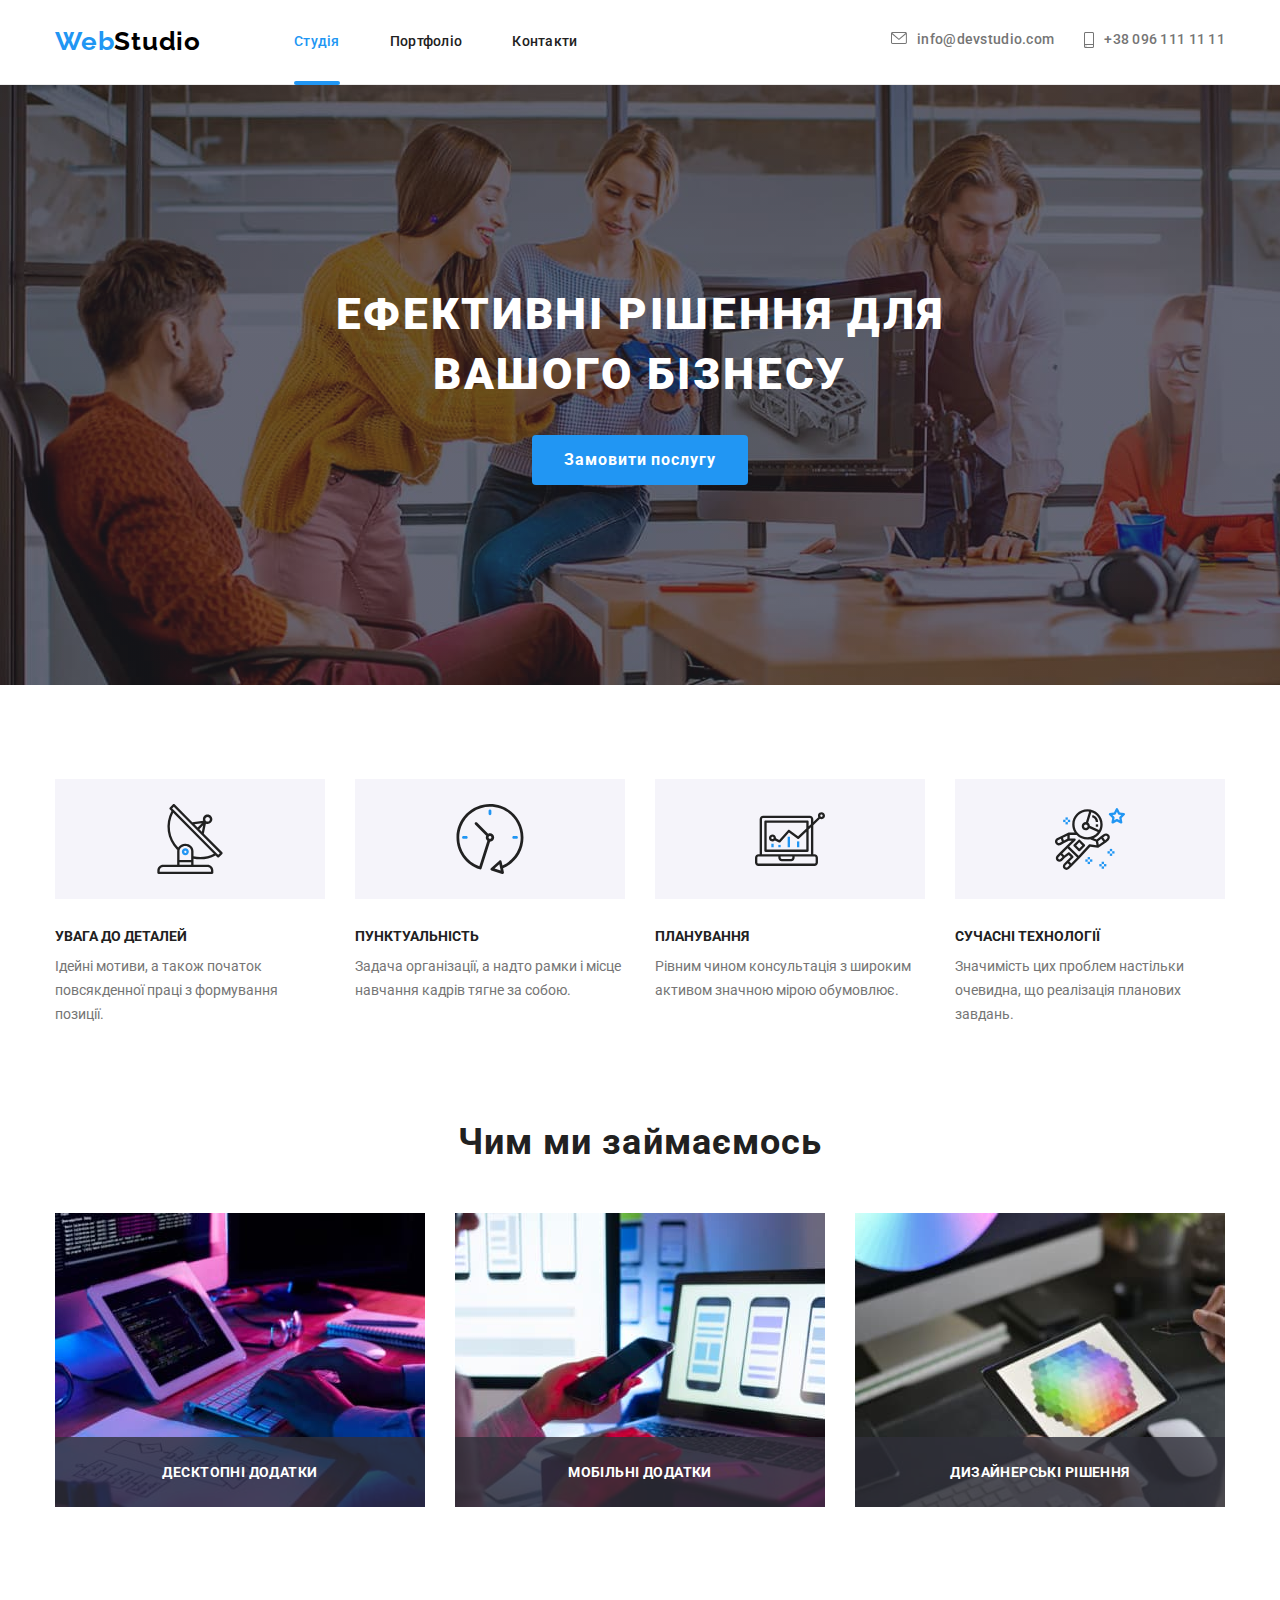
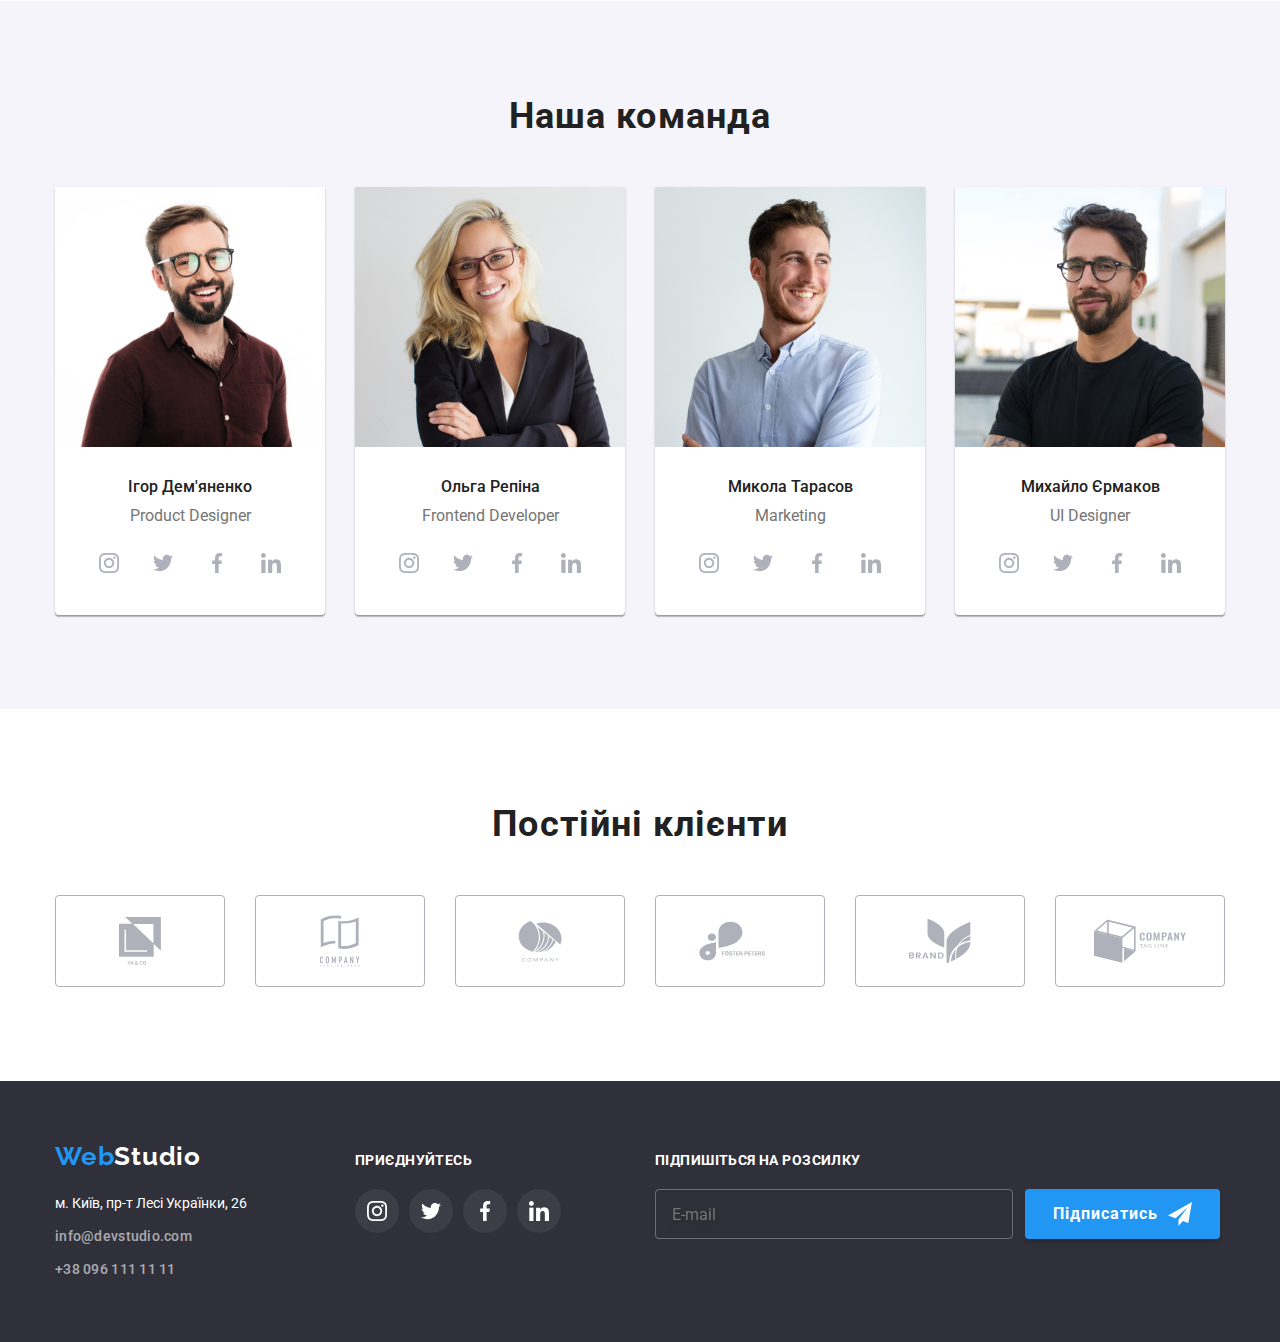
==== index.html @ 2b5bb470 "Створює структуру файлів" ====
<!DOCTYPE html>
<html lang="uk">
  <head>
    <meta charset="UTF-8" />
    <meta http-equiv="X-UA-Compatible" content="IE=edge" />
    <meta name="viewport" content="width=device-width, initial-scale=1.0" />
    <title>Студія</title>
    <link rel="preconnect" href="https://fonts.gstatic.com" />
    <link
      href="https://fonts.googleapis.com/css2?family=Raleway:wght@700&family=Roboto:wght@400;500;700;900&display=swap"
      rel="stylesheet"
    />
    <link
      rel="stylesheet"
      href="https://cdnjs.cloudflare.com/ajax/libs/modern-normalize/1.0.0/modern-normalize.min.css"
    />
    <link rel="stylesheet" href="./css/main.min.css" />
  </head>
  <body>
    <header class="page-header">
      <div class="container page-header__main-nav">
        <nav class="page-header__nav">
          <a href="./index.html" class="logo"
            >Web<span class="logo__studio">Studio</span>
          </a>
          <ul class="site-nav list">
            <li class="site-nav__item">
              <a
                href="index.html"
                class="site-nav__link site-nav__link--current link"
                >Студія</a
              >
            </li>
            <li class="site-nav__item">
              <a href="portfolio.html" class="site-nav__link link">Портфоліо</a>
            </li>
            <li class="site-nav__item">
              <a href="Контакти" class="site-nav__link link">Контакти</a>
            </li>
          </ul>
        </nav>
        <ul class="contacts-list list">
          <li class="contacts-list__item">
            <a
              href="mailto:info@devstudio.com"
              class="link contacts-list__link"
            >
              <span>
                <svg class="contacts-list__icons" width="16" height="12">
                  <use href="./images/sprite.svg#icon-envelope"></use>
                </svg>
              </span>
              info@devstudio.com
            </a>
          </li>
          <li class="contacts-list__item">
            <a href="tel:+380961111111" class="link contacts-list__link">
              <span>
                <svg class="contacts-list__icons" width="10" height="16">
                  <use href="./images/sprite.svg#icon-smartphone"></use>
                </svg>
              </span>
              +38 096 111 11 11
            </a>
          </li>
        </ul>
      </div>
    </header>
    <main>
      <section class="hero">
        <div class="container">
          <h1 class="hero__text">Ефективні рішення для вашого бізнесу</h1>
          <button type="button" class="button" data-modal-open>
            Замовити послугу
          </button>
        </div>
      </section>
      <section class="section features">
        <div class="container">
          <h2 class="visually-hidden">Особливості</h2>
          <ul class="features__list list">
            <li class="features__item features__icon-antenna">
              <h3 class="features__title">Увага до деталей</h3>
              <p class="features__text">
                Ідейні мотиви, а також початок повсякденної праці з формування
                позиції.
              </p>
            </li>
            <li class="features__item features__icon-clock">
              <h3 class="features__title">Пунктуальність</h3>
              <p class="features__text">
                Задача організації, а надто рамки і місце навчання кадрів тягне
                за собою.
              </p>
            </li>
            <li class="features__item features__icon-diagram">
              <h3 class="features__title">Планування</h3>
              <p class="features__text">
                Рівним чином консультація з широким активом значною мірою
                обумовлює.
              </p>
            </li>
            <li class="features__item features__icon-astronaut">
              <h3 class="features__title">Сучасні технології</h3>
              <p class="features__text">
                Значимість цих проблем настільки очевидна, що реалізація
                планових завдань.
              </p>
            </li>
          </ul>
        </div>
      </section>
      <section class="section work">
        <div class="container">
          <h2 class="section__title">Чим ми займаємось</h2>
          <ul class="work__list list">
            <li class="work__item">
              <img
                src="./images/box1.jpg"
                alt="Box_1"
                width="370"
                class="work__image"
              />
              <p class="work__description">десктопні додатки</p>
            </li>
            <li class="work__item">
              <img
                src="./images/box2.jpg"
                alt="Box_2"
                width="370"
                class="work__image"
              />
              <p class="work__description">мобільні додатки</p>
            </li>
            <li class="work__item">
              <img
                src="./images/box3.jpg"
                alt="Box_3"
                width="370"
                class="work__image"
              />
              <p class="work__description">дизайнерські рішення</p>
            </li>
          </ul>
        </div>
      </section>
      <section class="section section-team">
        <div class="container">
          <h2 class="section__title">Наша команда</h2>
          <ul class="section-team__list list">
            <li class="section-team__item">
              <img
                src="./images/photo1.jpg"
                alt="Ihor_Demjanenko"
                width="270"
                class="section-team__photo"
              />
              <div class="section-team__content">
                <h3 class="section-team__title">Ігор Дем'яненко</h3>
                <p class="section-team__profession">Product Designer</p>
                <ul class="social-networks list">
                  <li class="social-networks social-networks__link">
                    <a
                      href=""
                      class="
                        social-networks
                        social-networks__link-background
                        social-networks__link-background--inverse
                      "
                      ><svg class="social-networks__link-icon">
                        <use href="./images/sprite.svg#icon-instagram"></use>
                      </svg>
                    </a>
                  </li>
                  <li class="social-networks__link">
                    <a
                      href=""
                      class="
                        social-networks__link-background
                        social-networks__link-background--inverse
                      "
                      ><svg class="social-networks__link-icon">
                        <use href="./images/sprite.svg#icon-twitter"></use>
                      </svg>
                    </a>
                  </li>
                  <li class="social-networks__link">
                    <a
                      href=""
                      class="
                        social-networks__link-background
                        social-networks__link-background--inverse
                      "
                      ><svg class="social-networks__link-icon">
                        <use href="./images/sprite.svg#icon-facebook"></use>
                      </svg>
                    </a>
                  </li>
                  <li class="social-networks__link">
                    <a
                      href=""
                      class="
                        social-networks__link-background
                        social-networks__link-background--inverse
                      "
                      ><svg class="social-networks__link-icon">
                        <use href="./images/sprite.svg#icon-linkedin"></use>
                      </svg>
                    </a>
                  </li>
                </ul>
              </div>
            </li>
            <li class="section-team__item">
              <img
                src="./images/photo2.jpg"
                alt="Olha_Repina"
                width="270"
                class="section-team__photo"
              />
              <div class="section-team__content">
                <h3 class="section-team__title">Ольга Репіна</h3>
                <p class="section-team__profession">Frontend Developer</p>
                <ul class="social-networks list">
                  <li class="social-networks__link link">
                    <a
                      href=""
                      class="
                        social-networks__link-background
                        social-networks__link-background--inverse
                      "
                      ><svg class="social-networks__link-icon">
                        <use href="./images/sprite.svg#icon-instagram"></use>
                      </svg>
                    </a>
                  </li>
                  <li class="social-networks__link">
                    <a
                      href=""
                      class="
                        social-networks__link-background
                        social-networks__link-background--inverse
                      "
                      ><svg class="social-networks__link-icon">
                        <use href="./images/sprite.svg#icon-twitter"></use>
                      </svg>
                    </a>
                  </li>
                  <li class="social-networks__link">
                    <a
                      href=""
                      class="
                        social-networks__link-background
                        social-networks__link-background--inverse
                      "
                      ><svg class="social-networks__link-icon">
                        <use href="./images/sprite.svg#icon-facebook"></use>
                      </svg>
                    </a>
                  </li>
                  <li class="social-networks__link">
                    <a
                      href=""
                      class="
                        social-networks__link-background
                        social-networks__link-background--inverse
                      "
                      ><svg class="social-networks__link-icon">
                        <use href="./images/sprite.svg#icon-linkedin"></use>
                      </svg>
                    </a>
                  </li>
                </ul>
              </div>
            </li>
            <li class="section-team__item">
              <img
                src="./images/photo3.jpg"
                alt="Mykola_Tarasov"
                width="270"
                class="section-team__photo"
              />
              <div class="section-team__content">
                <h3 class="section-team__title">Микола Тарасов</h3>
                <p class="section-team__profession">Marketing</p>
                <ul class="social-networks list">
                  <li class="social-networks__link">
                    <a
                      href=""
                      class="
                        social-networks__link-background
                        social-networks__link-background--inverse
                      "
                      ><svg class="social-networks__link-icon">
                        <use href="./images/sprite.svg#icon-instagram"></use>
                      </svg>
                    </a>
                  </li>
                  <li class="social-networks__link">
                    <a
                      href=""
                      class="
                        social-networks__link-background
                        social-networks__link-background--inverse
                      "
                      ><svg class="social-networks__link-icon">
                        <use href="./images/sprite.svg#icon-twitter"></use>
                      </svg>
                    </a>
                  </li>
                  <li class="social-networks__link">
                    <a
                      href=""
                      class="
                        social-networks__link-background
                        social-networks__link-background--inverse
                      "
                      ><svg class="social-networks__link-icon">
                        <use href="./images/sprite.svg#icon-facebook"></use>
                      </svg>
                    </a>
                  </li>
                  <li class="social-networks__link">
                    <a
                      href=""
                      class="
                        social-networks__link-background
                        social-networks__link-background--inverse
                      "
                      ><svg class="social-networks__link-icon">
                        <use href="./images/sprite.svg#icon-linkedin"></use>
                      </svg>
                    </a>
                  </li>
                </ul>
              </div>
            </li>
            <li class="section-team__item">
              <img
                src="./images/photo4.jpg"
                alt="Mychajlo_Jermakov"
                width="270"
                class="section-team__photo"
              />
              <div class="section-team__content">
                <h3 class="section-team__title">Михайло Єрмаков</h3>
                <p class="section-team__profession">UI Designer</p>
                <ul class="social-networks list">
                  <li class="social-networks__link">
                    <a
                      href=""
                      class="
                        social-networks__link-background
                        social-networks__link-background--inverse
                      "
                      ><svg class="social-networks__link-icon">
                        <use href="./images/sprite.svg#icon-instagram"></use>
                      </svg>
                    </a>
                  </li>
                  <li class="social-networks__link">
                    <a
                      href=""
                      class="
                        social-networks__link-background
                        social-networks__link-background--inverse
                      "
                      ><svg class="social-networks__link-icon">
                        <use href="./images/sprite.svg#icon-twitter"></use>
                      </svg>
                    </a>
                  </li>
                  <li class="social-networks__link">
                    <a
                      href=""
                      class="
                        social-networks__link-background
                        social-networks__link-background--inverse
                      "
                      ><svg class="social-networks__link-icon">
                        <use href="./images/sprite.svg#icon-facebook"></use>
                      </svg>
                    </a>
                  </li>
                  <li class="social-networks__link">
                    <a
                      href=""
                      class="
                        social-networks__link-background
                        social-networks__link-background--inverse
                      "
                      ><svg class="social-networks__link-icon">
                        <use href="./images/sprite.svg#icon-linkedin"></use>
                      </svg>
                    </a>
                  </li>
                </ul>
              </div>
            </li>
          </ul>
        </div>
      </section>
      <section class="section">
        <div class="container">
          <h2 class="section__title">Постійні клієнти</h2>
          <ul class="clients-list list">
            <li class="clients-list__client">
              <a href="" class="clients-list__link"
                ><svg class="clients-list__icon" width="42" height="48">
                  <use href="./images/sprite.svg#icon-client-1"></use>
                </svg>
              </a>
            </li>
            <li class="clients-list__client">
              <a href="" class="clients-list__link"
                ><svg class="clients-list__icon" width="40" height="52">
                  <use href="./images/sprite.svg#icon-client-2"></use>
                </svg>
              </a>
            </li>
            <li class="clients-list__client">
              <a href="" class="clients-list__link"
                ><svg class="clients-list__icon" width="44" height="42">
                  <use href="./images/sprite.svg#icon-client-3"></use>
                </svg>
              </a>
            </li>
            <li class="clients-list__client">
              <a href="" class="clients-list__link"
                ><svg class="clients-list__icon" width="84" height="40">
                  <use href="./images/sprite.svg#icon-client-4"></use>
                </svg>
              </a>
            </li>
            <li class="clients-list__client">
              <a href="" class="clients-list__link"
                ><svg class="clients-list__icon" width="62" height="46">
                  <use href="./images/sprite.svg#icon-client-5"></use>
                </svg>
              </a>
            </li>
            <li class="clients-list__client">
              <a href="" class="clients-list__link"
                ><svg class="clients-list__icon" width="94" height="44">
                  <use href="./images/sprite.svg#icon-client-6"></use>
                </svg>
              </a>
            </li>
          </ul>
        </div>
      </section>
    </main>
    <footer class="footer">
      <div class="container footer__container">
        <div class="footer__blocks">
          <a href="./index.html" class="logo logo--secondary"
            >Web<span class="logo__studio-footer">Studio</span></a
          >
          <address class="footer__text">
            <p class="footer__adress">м. Київ, пр-т Лесі Українки, 26</p>
            <ul class="footer__list list">
              <li class="footer__mail">
                <a href="mailto:info@devstudio.com" class="footer__link link"
                  >info@devstudio.com</a
                >
              </li>
              <li>
                <a href="tel:+380961111111" class="footer__link link"
                  >+38 096 111 11 11</a
                >
              </li>
            </ul>
          </address>
        </div>
        <div class="footer__blocks footer__blocks--secondary">
          <p class="footer__title">приєднуйтесь</p>
          <ul class="social-networks list">
            <li class="social-networks__link">
              <a href="" class="social-networks__link-background"
                ><svg class="social-networks__link-icon">
                  <use href="./images/sprite.svg#icon-instagram-footer"></use>
                </svg>
              </a>
            </li>
            <li class="social-networks__link">
              <a href="" class="social-networks__link-background"
                ><svg class="social-networks__link-icon">
                  <use href="./images/sprite.svg#icon-twitter-footer"></use>
                </svg>
              </a>
            </li>
            <li class="social-networks__link">
              <a href="" class="social-networks__link-background link"
                ><svg class="social-networks__link-icon">
                  <use href="./images/sprite.svg#icon-facebook-footer"></use>
                </svg>
              </a>
            </li>
            <li class="social-networks__link">
              <a href="" class="social-networks__link-background link"
                ><svg class="social-networks__link-icon">
                  <use
                    href="./images/sprite.svg#icon-linkedin-footer"
                    class="social-networks__link-icon"
                  ></use>
                </svg>
              </a>
            </li>
          </ul>
        </div>
        <div class="footer-form__subscribe">
          <p class="footer__title">підпишіться на розсилку</p>
          <form
            class="footer-form"
            name="footer-form"
            autocomplete="on"
            novalidate
          >
            <div class="footer-form__field">
              <label for="email" class="email"></label>
              <input
                class="footer-form__field--footer-form__input"
                type="email"
                name="email"
                id="email"
                placeholder="E-mail"
              />
            </div>

            <button type="submit" class="button button--footer-btn">
              Підписатись
              <svg class="footer__btn-icon">
                <use href="./images/sprite.svg#icon-icon-send"></use>
              </svg>
            </button>
          </form>
        </div>
      </div>
    </footer>
    <div class="backdrop is-hidden" data-modal>
      <div class="modal">
        <button class="close" data-modal-close>
          <svg class="close__cross">
            <use href="./images/sprite.svg#icon-close-modal"></use>
          </svg>
        </button>

        <form class="modal-form">
          <b class="modal-form__title"
            >Залиште свої дані, ми вам передзвонимо</b
          >
          <div class="modal-form__field">
            <input
              class="modal-form__input"
              type="text"
              name="name"
              id="name"
            />
            <label for="name" class="modal-form__label">Ім'я</label>
            <svg class="modal-form__icon">
              <use href="./images/sprite.svg#icon-person-modal"></use>
            </svg>
          </div>

          <div class="modal-form__field">
            <input class="modal-form__input" type="tel" name="tel" id="tel" />
            <label for="tel" class="modal-form__label">Телефон</label>
            <svg class="modal-form__icon">
              <use href="./images/sprite.svg#icon-phone-modal"></use>
            </svg>
          </div>

          <div class="modal-form__field">
            <input
              class="modal-form__input"
              type="email"
              name="email"
              id="mail"
            />
            <label for="mail" class="modal-form__label">Пошта</label>
            <svg class="modal-form__icon">
              <use href="./images/sprite.svg#icon-email-modal"></use>
            </svg>
          </div>

          <div class="modal-form__field">
            <textarea
              name="comment"
              id="comment"
              placeholder="Введіть текст"
              class="modal-form__textarea"
            ></textarea>
            <label for="comment" class="modal-form__label">Коментар</label>
          </div>

          <div class="modal-form__field modal-form__field--check">
            <input
              class="modal-form__checkbox visually-hidden"
              type="checkbox"
              name="accept"
              id="accept"
            />
            <label
              for="accept"
              class="modal-form__label modal-form__label-check"
              >Погоджуюсь із розсилкою і приймаю
              <a href="#" class="modal-form__check-link link">
                Умови договору</a
              >
            </label>
          </div>

          <button type="submit" class="button button--modal">Відправити</button>
        </form>
      </div>
    </div>
    <script src="./js/modal.js"></script>
  </body>
</html>
---- css/main.min.css ----
:root{--primary-text-color: #757575;--title-text-color: #212121;--icons-color: #afb1ba;--accent-color: #2196f3;--primary-background-color: #ffffff;--secondary-background-color: #f5f4fa;--logo-header-color: #000000}body{background-color:var(--primary-background-color);color:var(--primary-text-color);font-family:Roboto, sans-serif}h1,h2,h3,p,b{margin-top:0;margin-bottom:0}textarea{resize:none}.visually-hidden{position:absolute !important;clip:rect(1px 1px 1px 1px);clip:rect(1px, 1px, 1px, 1px);padding:0 !important;border:0 !important;height:1px !important;width:1px !important;overflow:hidden}.link{font-weight:500;font-size:14px;line-height:1.14;letter-spacing:0.02em;text-decoration:none;transition:color 250ms cubic-bezier(0.4, 0, 0.2, 1)}.footer-list .link:hover,.footer-list .link:focus,.contacts-list .link:hover,.contacts-list .link:focus,.site-nav .link:hover,.site-nav .link:focus{color:var(--accent-color)}.list{padding:0;margin:0;list-style:none}.container{margin-left:auto;margin-right:auto;width:1200px;padding-left:15px;padding-right:15px}.logo{padding-top:24px;padding-bottom:25px;color:var(--accent-color);font-family:Raleway, sans-serif;text-decoration:none;font-weight:700;font-size:26px;line-height:1.19;letter-spacing:0.03em}.logo--secondary{padding-top:0;padding-bottom:0}.logo__studio{color:var(--logo-header-color)}.logo__studio-footer{color:var(--primary-background-color)}.page-header{border-bottom:1px solid #ececec}.page-header__main-nav{display:flex;align-items:center}.page-header__nav{display:flex;align-items:center}.site-nav{display:flex;margin-left:93px}.site-nav__item{margin-left:50px}.site-nav__item:first-child{margin-left:0}.site-nav__link{display:block;padding-top:32px;padding-bottom:32px;color:var(--title-text-color)}.site-nav__link--current{color:var(--accent-color);content:'';display:block;position:relative}.site-nav__link--current::after{position:absolute;display:flex;content:'';bottom:-3px;left:0;height:4px;width:100%;border:2px solid var(--accent-color);border-radius:2px;background-color:var(--accent-color)}.contacts-list{display:flex;margin-left:auto}.contacts-list__item{margin-left:30px}.contacts-list__item:first-child{margin-left:0}.contacts-list__link{display:flex;padding-top:32px;padding-bottom:32px;color:var(--primary-text-color)}.contacts-list__icons{display:inline-block;margin-right:10px;fill:currentColor}.hero{margin-left:auto;margin-right:auto;padding-top:200px;padding-bottom:200px;max-width:1600px;min-height:600px;background-image:linear-gradient(rgba(47,48,58,0.4), rgba(47,48,58,0.4)),url(../images/img.jpg);background-color:#c4c4c4;text-align:center}.hero__text{width:696px;margin-left:auto;margin-right:auto;margin-top:0;margin-bottom:30px;font-weight:900;font-size:44px;line-height:1.36;letter-spacing:0.06em;text-transform:uppercase;color:var(--primary-background-color)}.button{padding:10px 32px;color:var(--primary-background-color);background-color:var(--accent-color);border:transparent;border-radius:4px;font-weight:700;font-size:16px;line-height:1.87;align-items:center;text-align:center;letter-spacing:0.06em;cursor:pointer}.button--footer-btn{display:flex;padding:10px 28px;box-shadow:0px 4px 4px rgba(0,0,0,0.15)}.button--modal{display:block;margin-left:auto;margin-right:auto;box-shadow:0px 4px 4px rgba(0,0,0,0.15)}.social-networks{display:flex}.social-networks__link{margin-right:10px}.social-networks__link:nth-child(4n){margin-right:0}.social-networks__link-background:hover,.social-networks__link-background:focus{background-color:var(--accent-color)}.social-networks__link-background{display:flex;color:var(--primary-background-color);background-color:#ffffff10;border-radius:50%;width:44px;height:44px;justify-content:center;align-items:center;transition:background-color 250ms cubic-bezier(0.4, 0, 0.2, 1)}.social-networks__link-icon{width:20px;height:20px;fill:currentColor}.social-networks__link-background--inverse{color:var(--icons-color);background-color:var(--primary-background-color);transition:color 250ms cubic-bezier(0.4, 0, 0.2, 1),background-color 250ms cubic-bezier(0.4, 0, 0.2, 1)}.social-networks__link-background--inverse:hover,.social-networks__link-background--inverse:focus{background-color:var(--accent-color);color:var(--primary-background-color)}.card-icon{width:20px;height:20px;fill:currentColor}.section{padding-top:94px;padding-bottom:94px}.section__title{margin-top:0;margin-bottom:50px;font-size:36px;line-height:1.17;text-align:center;letter-spacing:0.03em;color:var(--title-text-color)}.features__list{display:flex}.features__item{width:270px;margin-right:30px}.features__item::before{display:block;margin-bottom:30px;content:'';height:120px;background-color:var(--secondary-background-color);background-size:70px 70px;background-repeat:no-repeat;background-position:center}.features__icon-antenna::before{background-image:url(../images/svg/antenna.svg)}.features__icon-clock::before{background-image:url(../images/svg/clock.svg)}.features__icon-diagram::before{background-image:url(../images/svg/diagram.svg)}.features__icon-astronaut::before{background-image:url(../images/svg/astronaut.svg)}.features__item:nth-child(4n){margin-right:0}.features__title{margin-top:0;margin-bottom:10px;font-weight:700;font-size:14px;line-height:1.14;text-transform:uppercase;color:var(--title-text-color)}.features__text{margin-top:0;font-size:14px;line-height:1.71}.work{padding-top:0}.work__list{display:flex}.work__item{width:370px;margin-right:30px;position:relative}.work__list .item:nth-child(3n){margin-right:0}.work__image{display:block}.work__description{position:absolute;display:flex;justify-content:center;align-items:center;bottom:0;width:100%;min-height:70px;font-weight:700;font-size:14px;line-height:16px;letter-spacing:0.03em;text-transform:uppercase;color:var(--primary-background-color);background-color:rgba(47,48,58,0.8)}.section-team{background:var(--secondary-background-color);text-align:center}.section-team__list{display:flex}.section-team__item{width:270px;margin-right:30px;background-color:var(--primary-background-color);box-shadow:0px 1px 3px rgba(0,0,0,0.12),0px 1px 1px rgba(0,0,0,0.14),0px 2px 1px rgba(0,0,0,0.2);border-radius:0px 0px 4px 4px}.section-team__item:nth-child(4n){margin-right:0}.section-team__content{padding:30px 32px}.section-team__title{margin-top:0;margin-bottom:10px;font-weight:500;font-size:16px;line-height:1.19;color:var(--title-text-color)}.section-team__profession{margin-top:0;margin-bottom:16px;font-size:16px;line-height:1.19;text-decoration:none;color:var(--primary-text-color)}.section-team__photo{display:block;margin-top:0;margin-bottom:0}.clients-list{display:flex}.clients-list__client{margin-right:30px}.clients-list__client:nth-child(6n){margin-right:0}.clients-list__link{display:flex;justify-content:center;align-items:center;background-color:var(--primary-background-color);fill:var(--icons-color);width:170px;height:92px;border:1px solid var(--icons-color);border-radius:4px;transition:fill 250ms cubic-bezier(0.4, 0, 0.2, 1),border-color 250ms cubic-bezier(0.4, 0, 0.2, 1)}.clients-list__icon{max-width:106px;max-height:60px;align-self:center}.clients-list__link:hover,.clients-list__link:focus{fill:var(--accent-color);border-color:var(--accent-color)}.footer__container{display:flex;align-items:baseline}.footer__blocks{width:270px;margin-right:30px}.footer__blocks:nth-child(3n){margin:0}.footer{background:#2f303a;padding-top:60px;padding-bottom:60px}.footer__text{font-style:normal;margin-top:20px}.footer__adress{margin-bottom:9px;font-size:14px;line-height:1.71;color:var(--primary-background-color)}.footer__mail{margin-bottom:9px}.footer__link{color:rgba(255,255,255,0.6);font-size:14px;line-height:1.71}.footer__title{font-weight:700;font-size:14px;line-height:1.14;letter-spacing:0.03em;text-transform:uppercase;margin-bottom:20px;color:var(--primary-background-color)}.footer-form__subscribe{width:570px}.footer-form{display:flex}.footer-form__field{margin-right:12px}.footer-form__field--footer-form__input{width:358px;height:50px;background-color:transparent;color:var(--primary-background-color);border:1px solid rgba(255,255,255,0.3);box-sizing:border-box;filter:drop-shadow(0px 4px 4px rgba(0,0,0,0.15));border-radius:4px;padding-top:15px;padding-bottom:15px;padding-left:16px}.footer-form__field--input::placeholder{font-size:16px;line-height:1.25;letter-spacing:0.03em;color:rgba(255,255,255,0.6)}.footer__btn-icon{width:24px;height:24px;fill:var(--primary-background-color);margin-left:10px}.filters-list{display:flex;justify-content:center;margin-bottom:50px}.filters-list__item{margin-right:8px}.filters-list__item:nth-child(5n){margin-right:0}.filters-list__filter{min-width:none;display:inline-block;padding:6px 22px;font-weight:500;font-size:16px;line-height:1.62;text-align:center;color:var(--title-text-color);background-color:var(--secondary-background-color);border:transparent;border-radius:4px;cursor:pointer;transition:background-color 250ms cubic-bezier(0.4, 0, 0.2, 1),color 250ms cubic-bezier(0.4, 0, 0.2, 1),box-shadow 250ms cubic-bezier(0.4, 0, 0.2, 1)}.filters-list__filter:hover,.filters-list__filter:focus{color:var(--primary-background-color);background-color:var(--accent-color);box-shadow:0px 3px 1px rgba(0,0,0,0.1),0px 1px 2px rgba(0,0,0,0.08),0px 2px 2px rgba(0,0,0,0.12)}.projects-list{display:flex;flex-wrap:wrap}.projects-list__item{width:370px;margin-right:30px;margin-bottom:30px}.projects-list__item:nth-child(3n){margin-right:0}.projects-list__item:nth-last-child(-n+3){margin-bottom:0}.project-card{text-decoration:none;display:block;transition:box-shadow 250ms cubic-bezier(0.4, 0, 0.2, 1)}.project-card__illustration--hover::before,.project-card__illustration--focus::before{opacity:0.9}.project-card__overlay{position:absolute;top:0;left:0;right:0;bottom:0;background-color:var(--accent-color);transform:translateY(100%);display:flex;opacity:0;justify-content:center;align-items:center;transition:opacity 250ms cubic-bezier(0.4, 0, 0.2, 1),transform 250ms cubic-bezier(0.4, 0, 0.2, 1)}.project-card:hover .overlay,.project-card:focus .overlay{opacity:0.9;transform:translateY(0)}.project-card__overlay-content{font-weight:400;font-size:18px;line-height:1.56;letter-spacing:0.03em;width:322px;height:168px;color:#ffffff}.project-card__illustration{position:relative;overflow:hidden}.project-card--hover,.project-card--focus{box-shadow:0px 1px 1px rgba(0,0,0,0.12),0px 4px 4px rgba(0,0,0,0.06),1px 4px 6px rgba(0,0,0,0.16);opacity:0.9}.project-card__img{display:block}.projects-list__item-content{width:370px;border:1px solid #eeeeee;border-top:transparent;padding:20px 24px}.projects-list__project-name{font-weight:700;font-size:18px;line-height:2;letter-spacing:0.06em;color:var(--title-text-color);margin-bottom:4px}.projects-list__description{font-size:16px;line-height:1.87;color:var(--primary-text-color)}.backdrop{position:fixed;top:0;left:0;width:100%;height:100%;background-color:rgba(0,0,0,0.2);opacity:1;transition:opacity 250ms cubic-bezier(0.4, 0, 0.2, 1),visibility 250ms cubic-bezier(0.4, 0, 0.2, 1)}.backdrop.is-hidden{opacity:0;pointer-events:none;visibility:hidden}.backdrop.is-hidden .modal{transform:scale(0.9) translate(-50%, -50%)}.modal{position:relative;max-height:100vh;overflow-y:auto;width:528px;height:581px;padding:40px;background-color:var(--primary-background-color);display:flex;justify-content:flex-end;align-items:flex-start;position:absolute;top:50%;left:50%;transform:translate(-50%, -50%) scale(1);transition:transform 250ms cubic-bezier(0.4, 0, 0.2, 1)}.close{position:absolute;display:flex;justify-content:center;align-items:center;border-radius:50%;border:1px solid rgba(0,0,0,0.1);top:8px;right:8px;width:30px;height:30px;color:var(--logo-header-color);background-color:var(--primary-background-color);transition:color 250ms cubic-bezier(0.4, 0, 0.2, 1)}.close:hover,.close:focus{color:var(--accent-color);cursor:pointer}.close__cross{display:flex;width:18px;height:18px;fill:currentColor}.modal-form{margin-left:auto;margin-right:auto}.modal-form__title{display:flex;margin-bottom:12px;justify-content:center;font-weight:700;font-size:20px;line-height:1.15;letter-spacing:0.03em;text-align:center;color:var(--title-text-color)}.modal-form__field{position:relative;margin-bottom:10px;display:flex;flex-direction:column-reverse;transition:color 250ms cubic-bezier(0.4, 0, 0.2, 1)}.modal-form__field--check{display:flex;flex-direction:row;align-items:center;margin-bottom:30px}.modal-form__label{margin-bottom:4px;font-size:12px;line-height:1.2;letter-spacing:0.01em;cursor:pointer;transition:color 250ms cubic-bezier(0.4, 0, 0.2, 1)}.modal-form__label-check{display:flex;align-items:center;margin-left:14px;font-size:14px;line-height:1.71;letter-spacing:0.03em}.modal-form__label-check::before{content:'';display:inline-block;width:16px;height:16px;margin-right:7px;border:1px solid var(--logo-header-color);border-radius:2px;box-shadow:0px 4px 4px rgba(0,0,0,0.25)}.modal-form__checkbox:checked+.modal-form__label-check::before{background-image:url(../images/checked-modal.svg);background-repeat:no-repeat;background-position:center;background-size:contain;background-color:var(--accent-color);background-origin:border-box;border-color:transparent;border-radius:2 px}.modal-form__check-link{color:var(--accent-color);text-decoration:underline;margin-left:4px}.modal-form__input{margin:0;padding:0;height:40px;padding-left:42px;transition:color 250ms cubic-bezier(0.4, 0, 0.2, 1),outline-color 250ms cubic-bezier(0.4, 0, 0.2, 1);border:1px solid rgba(33,33,33,0.2);box-sizing:border-box;border-radius:4px}.modal-form__input:hover,.modal-form__input:focus{cursor:pointer}.modal-form__input:focus{outline-color:var(--accent-color)}.modal-form__input:focus+.modal-form__label{color:var(--accent-color)}.modal-form__textarea:focus+.modal-form__label{color:var(--accent-color)}.modal-form__textarea{height:120px;border:1px solid rgba(33,33,33,0.2);box-sizing:border-box;border-radius:4px;transition:outline-color 250ms cubic-bezier(0.4, 0, 0.2, 1)}.modal-form__textarea:focus,.modal-form__textarea:hover{outline-color:var(--accent-color);outline-width:1px;cursor:pointer}.modal-form__textarea::placeholder{font-size:12px;line-height:1.2;letter-spacing:0.01em;color:rgba(117,117,117,0.5)}.modal-form__icon{position:absolute;top:50%;left:12px;display:inline-block;width:18px;height:18px;color:var(--title-text-color);transition:color 250ms cubic-bezier(0.4, 0, 0.2, 1)}.modal-form__input:focus ~ .modal-form__icon{color:var(--accent-color);fill:currentColor}
/*# sourceMappingURL=main.min.css.map */
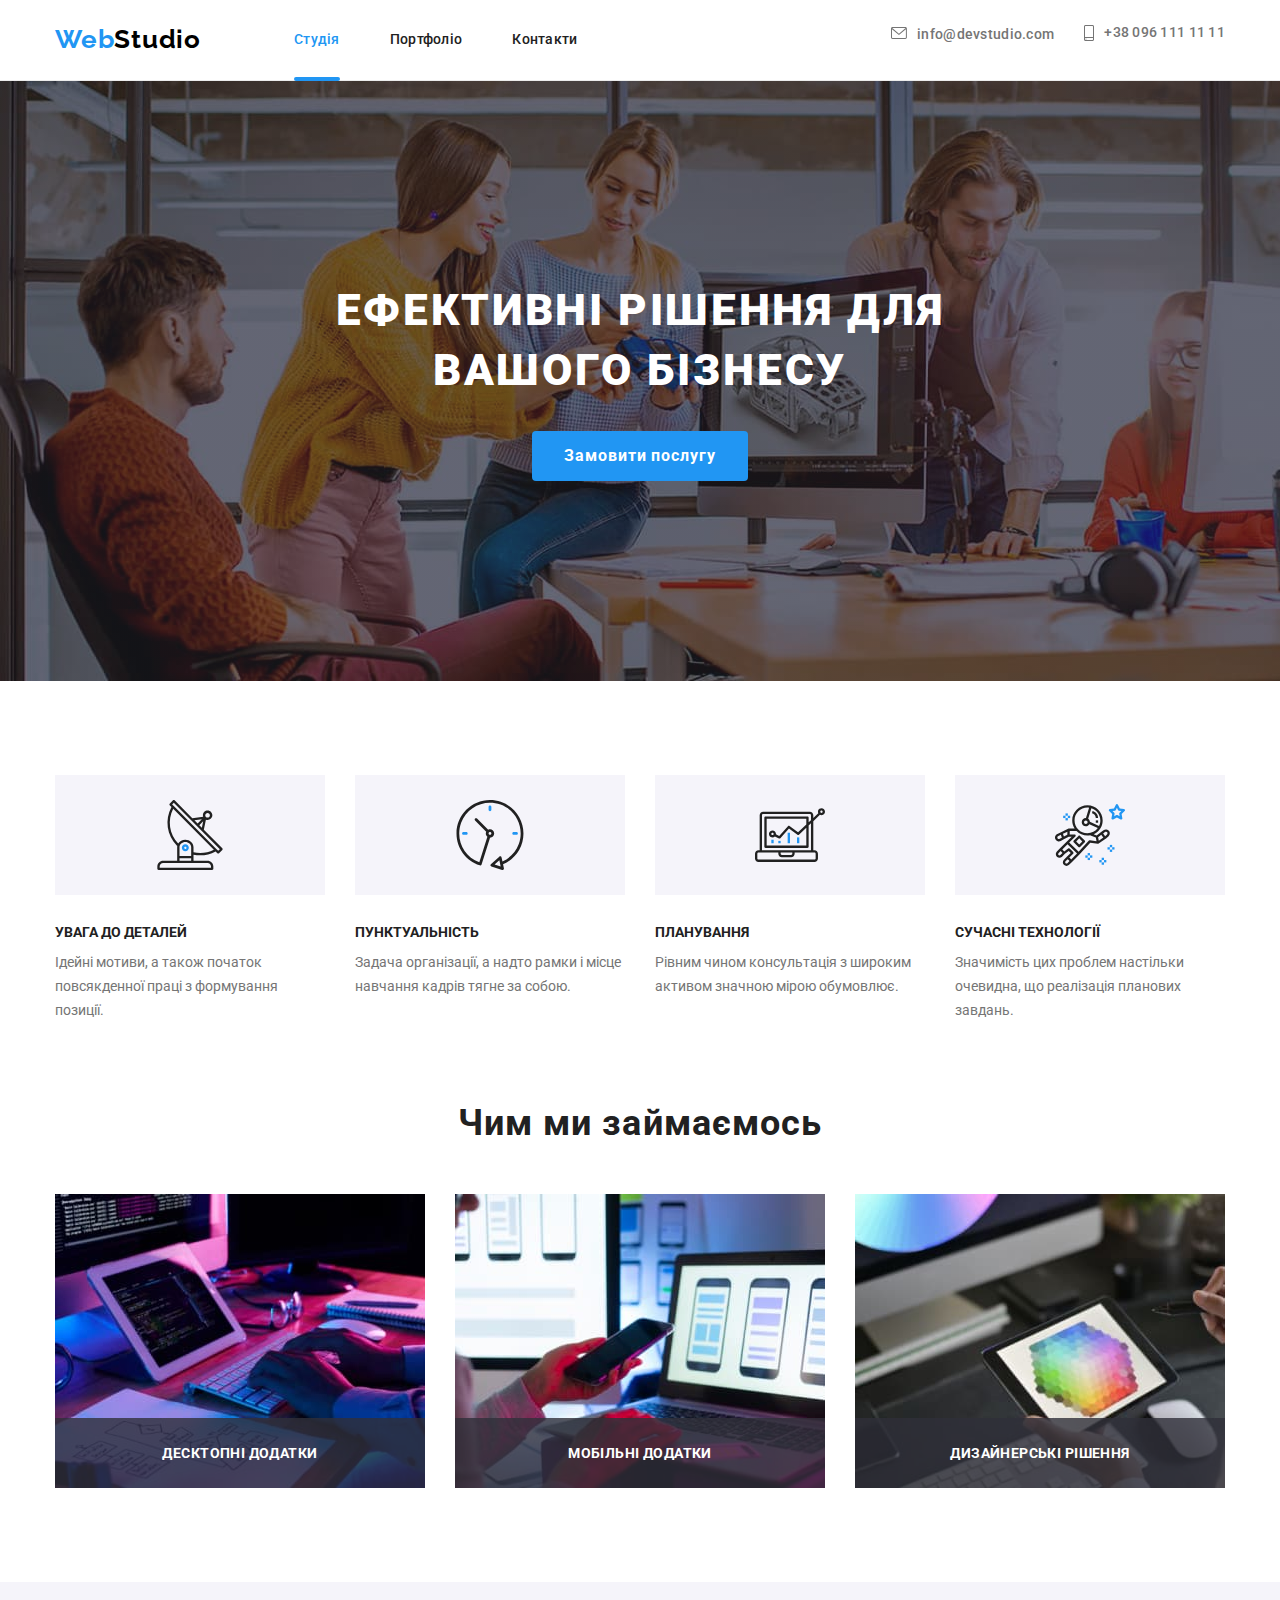
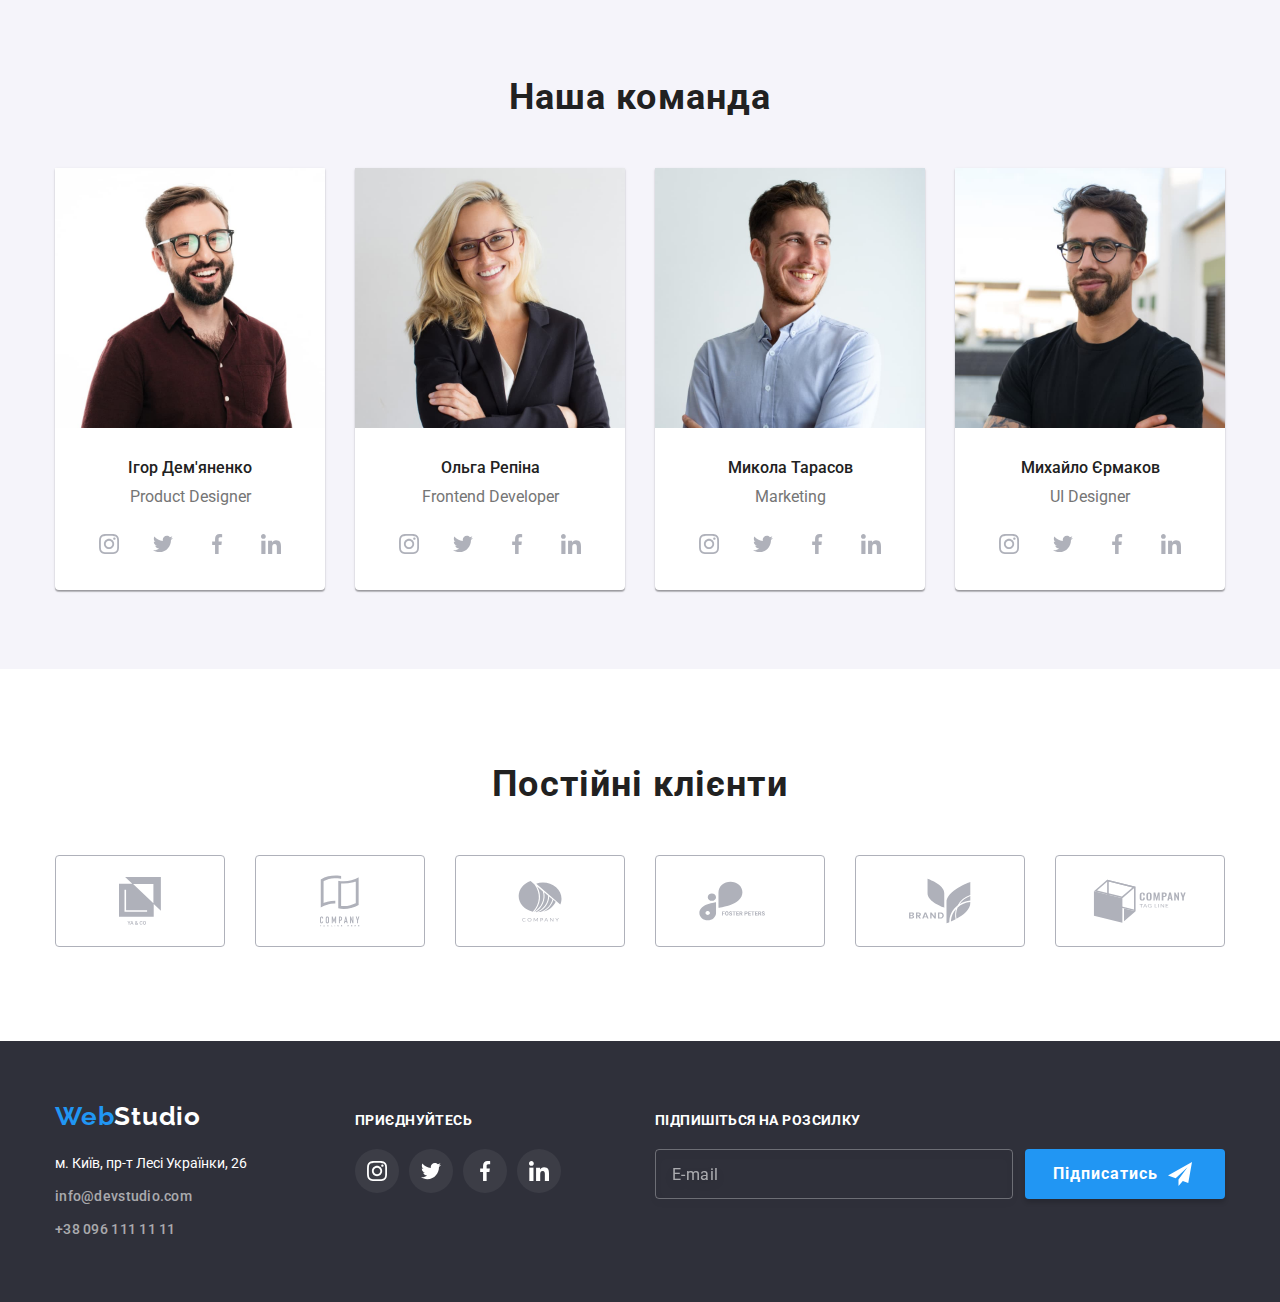
==== commit f5e11ef4: "Зберігає зміни" ====
--- a/index.html
+++ b/index.html
@@ -19,11 +19,11 @@
   <body>
     <header class="page-header">
       <div class="container page-header__main-nav">
-        <nav class="page-header__nav">
-          <a href="./index.html" class="logo"
-            >Web<span class="logo__studio">Studio</span>
-          </a>
-          <ul class="site-nav list">
+        <a href="./index.html" class="logo"
+          >Web<span class="logo__studio">Studio</span>
+        </a>
+        <nav class="page-header__nav site-nav">
+          <ul class="site-nav__list list">
             <li class="site-nav__item">
               <a
                 href="index.html"
@@ -64,8 +64,74 @@
             </a>
           </li>
         </ul>
+        <button type="button" class="menu-btn" data-menu-button>
+          <svg
+            class="menu-btn__icon"
+            width="40"
+            height="40"
+            aria-label="Перемикач мобільного меню"
+          >
+            <use
+              class="menu-btn__icon-close"
+              href="./images/sprite.svg#icon-close"
+            ></use>
+            <use
+              class="menu-btn__icon-menu"
+              href="./images/sprite.svg#icon-menu"
+            ></use>
+          </svg>
+        </button>
       </div>
     </header>
+    <div class="mobile-menu" data-menu>
+      <!-- <div class="container"> -->
+
+      <ul class="list mobile-menu__list">
+        <li class="mobile-menu__item">
+          <a
+            href="index.html"
+            class="mobile-menu__link mobile-menu__link--current link"
+            >Студія</a
+          >
+        </li>
+        <li class="mobile-menu__item">
+          <a href="portfolio.html" class="mobile-menu__link link">Портфоліо</a>
+        </li>
+        <li class="mobile-menu__item">
+          <a href="Контакти" class="mobile-menu__link link">Контакти</a>
+        </li>
+      </ul>
+      <ul class="mobile-menu__contacts-list list">
+        <li class="mobile-menu__phone">
+          <a href="tel:+380961111111" class="link mobile-menu__phone-link">
+            +38 096 111 11 11
+          </a>
+        </li>
+        <li class="mobile-menu__mail">
+          <a
+            href="mailto:info@devstudio.com"
+            class="link mobile-menu__mail-link"
+          >
+            info@devstudio.com
+          </a>
+        </li>
+      </ul>
+      <ul class="social-networks mobile-menu__social-networks list">
+        <li class="social-networks__item">
+          <a href="" class="social-networks__link-menu link">Instagram </a>
+        </li>
+        <li class="social-networks__item">
+          <a href="" class="social-networks__link-menu link">Twitter </a>
+        </li>
+        <li class="social-networks__item">
+          <a href="" class="social-networks__link-menu link">Facebook </a>
+        </li>
+        <li class="social-networks__item">
+          <a href="" class="social-networks__link-menu link">Linkedin </a>
+        </li>
+      </ul>
+      <!-- </div> -->
+    </div>
     <main>
       <section class="hero">
         <div class="container">
@@ -615,5 +681,6 @@
       </div>
     </div>
     <script src="./js/modal.js"></script>
+    <script src="./js/menu.js"></script>
   </body>
 </html>
--- a/css/main.min.css
+++ b/css/main.min.css
@@ -1,2 +1,2 @@
-:root{--primary-text-color: #757575;--title-text-color: #212121;--icons-color: #afb1ba;--accent-color: #2196f3;--primary-background-color: #ffffff;--secondary-background-color: #f5f4fa;--logo-header-color: #000000}body{background-color:var(--primary-background-color);color:var(--primary-text-color);font-family:Roboto, sans-serif}h1,h2,h3,p,b{margin-top:0;margin-bottom:0}textarea{resize:none}.visually-hidden{position:absolute !important;clip:rect(1px 1px 1px 1px);clip:rect(1px, 1px, 1px, 1px);padding:0 !important;border:0 !important;height:1px !important;width:1px !important;overflow:hidden}.link{font-weight:500;font-size:14px;line-height:1.14;letter-spacing:0.02em;text-decoration:none;transition:color 250ms cubic-bezier(0.4, 0, 0.2, 1)}.footer-list .link:hover,.footer-list .link:focus,.contacts-list .link:hover,.contacts-list .link:focus,.site-nav .link:hover,.site-nav .link:focus{color:var(--accent-color)}.list{padding:0;margin:0;list-style:none}.container{margin-left:auto;margin-right:auto;width:1200px;padding-left:15px;padding-right:15px}.logo{padding-top:24px;padding-bottom:25px;color:var(--accent-color);font-family:Raleway, sans-serif;text-decoration:none;font-weight:700;font-size:26px;line-height:1.19;letter-spacing:0.03em}.logo--secondary{padding-top:0;padding-bottom:0}.logo__studio{color:var(--logo-header-color)}.logo__studio-footer{color:var(--primary-background-color)}.page-header{border-bottom:1px solid #ececec}.page-header__main-nav{display:flex;align-items:center}.page-header__nav{display:flex;align-items:center}.site-nav{display:flex;margin-left:93px}.site-nav__item{margin-left:50px}.site-nav__item:first-child{margin-left:0}.site-nav__link{display:block;padding-top:32px;padding-bottom:32px;color:var(--title-text-color)}.site-nav__link--current{color:var(--accent-color);content:'';display:block;position:relative}.site-nav__link--current::after{position:absolute;display:flex;content:'';bottom:-3px;left:0;height:4px;width:100%;border:2px solid var(--accent-color);border-radius:2px;background-color:var(--accent-color)}.contacts-list{display:flex;margin-left:auto}.contacts-list__item{margin-left:30px}.contacts-list__item:first-child{margin-left:0}.contacts-list__link{display:flex;padding-top:32px;padding-bottom:32px;color:var(--primary-text-color)}.contacts-list__icons{display:inline-block;margin-right:10px;fill:currentColor}.hero{margin-left:auto;margin-right:auto;padding-top:200px;padding-bottom:200px;max-width:1600px;min-height:600px;background-image:linear-gradient(rgba(47,48,58,0.4), rgba(47,48,58,0.4)),url(../images/img.jpg);background-color:#c4c4c4;text-align:center}.hero__text{width:696px;margin-left:auto;margin-right:auto;margin-top:0;margin-bottom:30px;font-weight:900;font-size:44px;line-height:1.36;letter-spacing:0.06em;text-transform:uppercase;color:var(--primary-background-color)}.button{padding:10px 32px;color:var(--primary-background-color);background-color:var(--accent-color);border:transparent;border-radius:4px;font-weight:700;font-size:16px;line-height:1.87;align-items:center;text-align:center;letter-spacing:0.06em;cursor:pointer}.button--footer-btn{display:flex;padding:10px 28px;box-shadow:0px 4px 4px rgba(0,0,0,0.15)}.button--modal{display:block;margin-left:auto;margin-right:auto;box-shadow:0px 4px 4px rgba(0,0,0,0.15)}.social-networks{display:flex}.social-networks__link{margin-right:10px}.social-networks__link:nth-child(4n){margin-right:0}.social-networks__link-background:hover,.social-networks__link-background:focus{background-color:var(--accent-color)}.social-networks__link-background{display:flex;color:var(--primary-background-color);background-color:#ffffff10;border-radius:50%;width:44px;height:44px;justify-content:center;align-items:center;transition:background-color 250ms cubic-bezier(0.4, 0, 0.2, 1)}.social-networks__link-icon{width:20px;height:20px;fill:currentColor}.social-networks__link-background--inverse{color:var(--icons-color);background-color:var(--primary-background-color);transition:color 250ms cubic-bezier(0.4, 0, 0.2, 1),background-color 250ms cubic-bezier(0.4, 0, 0.2, 1)}.social-networks__link-background--inverse:hover,.social-networks__link-background--inverse:focus{background-color:var(--accent-color);color:var(--primary-background-color)}.card-icon{width:20px;height:20px;fill:currentColor}.section{padding-top:94px;padding-bottom:94px}.section__title{margin-top:0;margin-bottom:50px;font-size:36px;line-height:1.17;text-align:center;letter-spacing:0.03em;color:var(--title-text-color)}.features__list{display:flex}.features__item{width:270px;margin-right:30px}.features__item::before{display:block;margin-bottom:30px;content:'';height:120px;background-color:var(--secondary-background-color);background-size:70px 70px;background-repeat:no-repeat;background-position:center}.features__icon-antenna::before{background-image:url(../images/svg/antenna.svg)}.features__icon-clock::before{background-image:url(../images/svg/clock.svg)}.features__icon-diagram::before{background-image:url(../images/svg/diagram.svg)}.features__icon-astronaut::before{background-image:url(../images/svg/astronaut.svg)}.features__item:nth-child(4n){margin-right:0}.features__title{margin-top:0;margin-bottom:10px;font-weight:700;font-size:14px;line-height:1.14;text-transform:uppercase;color:var(--title-text-color)}.features__text{margin-top:0;font-size:14px;line-height:1.71}.work{padding-top:0}.work__list{display:flex}.work__item{width:370px;margin-right:30px;position:relative}.work__list .item:nth-child(3n){margin-right:0}.work__image{display:block}.work__description{position:absolute;display:flex;justify-content:center;align-items:center;bottom:0;width:100%;min-height:70px;font-weight:700;font-size:14px;line-height:16px;letter-spacing:0.03em;text-transform:uppercase;color:var(--primary-background-color);background-color:rgba(47,48,58,0.8)}.section-team{background:var(--secondary-background-color);text-align:center}.section-team__list{display:flex}.section-team__item{width:270px;margin-right:30px;background-color:var(--primary-background-color);box-shadow:0px 1px 3px rgba(0,0,0,0.12),0px 1px 1px rgba(0,0,0,0.14),0px 2px 1px rgba(0,0,0,0.2);border-radius:0px 0px 4px 4px}.section-team__item:nth-child(4n){margin-right:0}.section-team__content{padding:30px 32px}.section-team__title{margin-top:0;margin-bottom:10px;font-weight:500;font-size:16px;line-height:1.19;color:var(--title-text-color)}.section-team__profession{margin-top:0;margin-bottom:16px;font-size:16px;line-height:1.19;text-decoration:none;color:var(--primary-text-color)}.section-team__photo{display:block;margin-top:0;margin-bottom:0}.clients-list{display:flex}.clients-list__client{margin-right:30px}.clients-list__client:nth-child(6n){margin-right:0}.clients-list__link{display:flex;justify-content:center;align-items:center;background-color:var(--primary-background-color);fill:var(--icons-color);width:170px;height:92px;border:1px solid var(--icons-color);border-radius:4px;transition:fill 250ms cubic-bezier(0.4, 0, 0.2, 1),border-color 250ms cubic-bezier(0.4, 0, 0.2, 1)}.clients-list__icon{max-width:106px;max-height:60px;align-self:center}.clients-list__link:hover,.clients-list__link:focus{fill:var(--accent-color);border-color:var(--accent-color)}.footer__container{display:flex;align-items:baseline}.footer__blocks{width:270px;margin-right:30px}.footer__blocks:nth-child(3n){margin:0}.footer{background:#2f303a;padding-top:60px;padding-bottom:60px}.footer__text{font-style:normal;margin-top:20px}.footer__adress{margin-bottom:9px;font-size:14px;line-height:1.71;color:var(--primary-background-color)}.footer__mail{margin-bottom:9px}.footer__link{color:rgba(255,255,255,0.6);font-size:14px;line-height:1.71}.footer__title{font-weight:700;font-size:14px;line-height:1.14;letter-spacing:0.03em;text-transform:uppercase;margin-bottom:20px;color:var(--primary-background-color)}.footer-form__subscribe{width:570px}.footer-form{display:flex}.footer-form__field{margin-right:12px}.footer-form__field--footer-form__input{width:358px;height:50px;background-color:transparent;color:var(--primary-background-color);border:1px solid rgba(255,255,255,0.3);box-sizing:border-box;filter:drop-shadow(0px 4px 4px rgba(0,0,0,0.15));border-radius:4px;padding-top:15px;padding-bottom:15px;padding-left:16px}.footer-form__field--input::placeholder{font-size:16px;line-height:1.25;letter-spacing:0.03em;color:rgba(255,255,255,0.6)}.footer__btn-icon{width:24px;height:24px;fill:var(--primary-background-color);margin-left:10px}.filters-list{display:flex;justify-content:center;margin-bottom:50px}.filters-list__item{margin-right:8px}.filters-list__item:nth-child(5n){margin-right:0}.filters-list__filter{min-width:none;display:inline-block;padding:6px 22px;font-weight:500;font-size:16px;line-height:1.62;text-align:center;color:var(--title-text-color);background-color:var(--secondary-background-color);border:transparent;border-radius:4px;cursor:pointer;transition:background-color 250ms cubic-bezier(0.4, 0, 0.2, 1),color 250ms cubic-bezier(0.4, 0, 0.2, 1),box-shadow 250ms cubic-bezier(0.4, 0, 0.2, 1)}.filters-list__filter:hover,.filters-list__filter:focus{color:var(--primary-background-color);background-color:var(--accent-color);box-shadow:0px 3px 1px rgba(0,0,0,0.1),0px 1px 2px rgba(0,0,0,0.08),0px 2px 2px rgba(0,0,0,0.12)}.projects-list{display:flex;flex-wrap:wrap}.projects-list__item{width:370px;margin-right:30px;margin-bottom:30px}.projects-list__item:nth-child(3n){margin-right:0}.projects-list__item:nth-last-child(-n+3){margin-bottom:0}.project-card{text-decoration:none;display:block;transition:box-shadow 250ms cubic-bezier(0.4, 0, 0.2, 1)}.project-card__illustration--hover::before,.project-card__illustration--focus::before{opacity:0.9}.project-card__overlay{position:absolute;top:0;left:0;right:0;bottom:0;background-color:var(--accent-color);transform:translateY(100%);display:flex;opacity:0;justify-content:center;align-items:center;transition:opacity 250ms cubic-bezier(0.4, 0, 0.2, 1),transform 250ms cubic-bezier(0.4, 0, 0.2, 1)}.project-card:hover .overlay,.project-card:focus .overlay{opacity:0.9;transform:translateY(0)}.project-card__overlay-content{font-weight:400;font-size:18px;line-height:1.56;letter-spacing:0.03em;width:322px;height:168px;color:#ffffff}.project-card__illustration{position:relative;overflow:hidden}.project-card--hover,.project-card--focus{box-shadow:0px 1px 1px rgba(0,0,0,0.12),0px 4px 4px rgba(0,0,0,0.06),1px 4px 6px rgba(0,0,0,0.16);opacity:0.9}.project-card__img{display:block}.projects-list__item-content{width:370px;border:1px solid #eeeeee;border-top:transparent;padding:20px 24px}.projects-list__project-name{font-weight:700;font-size:18px;line-height:2;letter-spacing:0.06em;color:var(--title-text-color);margin-bottom:4px}.projects-list__description{font-size:16px;line-height:1.87;color:var(--primary-text-color)}.backdrop{position:fixed;top:0;left:0;width:100%;height:100%;background-color:rgba(0,0,0,0.2);opacity:1;transition:opacity 250ms cubic-bezier(0.4, 0, 0.2, 1),visibility 250ms cubic-bezier(0.4, 0, 0.2, 1)}.backdrop.is-hidden{opacity:0;pointer-events:none;visibility:hidden}.backdrop.is-hidden .modal{transform:scale(0.9) translate(-50%, -50%)}.modal{position:relative;max-height:100vh;overflow-y:auto;width:528px;height:581px;padding:40px;background-color:var(--primary-background-color);display:flex;justify-content:flex-end;align-items:flex-start;position:absolute;top:50%;left:50%;transform:translate(-50%, -50%) scale(1);transition:transform 250ms cubic-bezier(0.4, 0, 0.2, 1)}.close{position:absolute;display:flex;justify-content:center;align-items:center;border-radius:50%;border:1px solid rgba(0,0,0,0.1);top:8px;right:8px;width:30px;height:30px;color:var(--logo-header-color);background-color:var(--primary-background-color);transition:color 250ms cubic-bezier(0.4, 0, 0.2, 1)}.close:hover,.close:focus{color:var(--accent-color);cursor:pointer}.close__cross{display:flex;width:18px;height:18px;fill:currentColor}.modal-form{margin-left:auto;margin-right:auto}.modal-form__title{display:flex;margin-bottom:12px;justify-content:center;font-weight:700;font-size:20px;line-height:1.15;letter-spacing:0.03em;text-align:center;color:var(--title-text-color)}.modal-form__field{position:relative;margin-bottom:10px;display:flex;flex-direction:column-reverse;transition:color 250ms cubic-bezier(0.4, 0, 0.2, 1)}.modal-form__field--check{display:flex;flex-direction:row;align-items:center;margin-bottom:30px}.modal-form__label{margin-bottom:4px;font-size:12px;line-height:1.2;letter-spacing:0.01em;cursor:pointer;transition:color 250ms cubic-bezier(0.4, 0, 0.2, 1)}.modal-form__label-check{display:flex;align-items:center;margin-left:14px;font-size:14px;line-height:1.71;letter-spacing:0.03em}.modal-form__label-check::before{content:'';display:inline-block;width:16px;height:16px;margin-right:7px;border:1px solid var(--logo-header-color);border-radius:2px;box-shadow:0px 4px 4px rgba(0,0,0,0.25)}.modal-form__checkbox:checked+.modal-form__label-check::before{background-image:url(../images/checked-modal.svg);background-repeat:no-repeat;background-position:center;background-size:contain;background-color:var(--accent-color);background-origin:border-box;border-color:transparent;border-radius:2 px}.modal-form__check-link{color:var(--accent-color);text-decoration:underline;margin-left:4px}.modal-form__input{margin:0;padding:0;height:40px;padding-left:42px;transition:color 250ms cubic-bezier(0.4, 0, 0.2, 1),outline-color 250ms cubic-bezier(0.4, 0, 0.2, 1);border:1px solid rgba(33,33,33,0.2);box-sizing:border-box;border-radius:4px}.modal-form__input:hover,.modal-form__input:focus{cursor:pointer}.modal-form__input:focus{outline-color:var(--accent-color)}.modal-form__input:focus+.modal-form__label{color:var(--accent-color)}.modal-form__textarea:focus+.modal-form__label{color:var(--accent-color)}.modal-form__textarea{height:120px;border:1px solid rgba(33,33,33,0.2);box-sizing:border-box;border-radius:4px;transition:outline-color 250ms cubic-bezier(0.4, 0, 0.2, 1)}.modal-form__textarea:focus,.modal-form__textarea:hover{outline-color:var(--accent-color);outline-width:1px;cursor:pointer}.modal-form__textarea::placeholder{font-size:12px;line-height:1.2;letter-spacing:0.01em;color:rgba(117,117,117,0.5)}.modal-form__icon{position:absolute;top:50%;left:12px;display:inline-block;width:18px;height:18px;color:var(--title-text-color);transition:color 250ms cubic-bezier(0.4, 0, 0.2, 1)}.modal-form__input:focus ~ .modal-form__icon{color:var(--accent-color);fill:currentColor}
+:root{--primary-text-color: #757575;--title-text-color: #212121;--icons-color: #afb1ba;--accent-color: #2196f3;--primary-background-color: #ffffff;--secondary-background-color: #f5f4fa;--logo-header-color: #000000}body{background-color:var(--primary-background-color);color:var(--primary-text-color);font-family:Roboto, sans-serif}img{display:block;width:100%;height:auto}h1,h2,h3,p,b{margin-top:0;margin-bottom:0}textarea{resize:none}.visually-hidden{position:absolute !important;clip:rect(1px 1px 1px 1px);clip:rect(1px, 1px, 1px, 1px);padding:0 !important;border:0 !important;height:1px !important;width:1px !important;overflow:hidden}.link{font-weight:500;font-size:14px;line-height:1.14;letter-spacing:0.02em;text-decoration:none;transition:color 250ms cubic-bezier(0.4, 0, 0.2, 1)}.footer-list .link:hover,.footer-list .link:focus,.contacts-list .link:hover,.contacts-list .link:focus,.site-nav .link:hover,.site-nav .link:focus{color:var(--accent-color)}.list{padding:0;margin:0;list-style:none}.container{width:100%;padding-left:15px;padding-right:15px;margin-left:auto;margin-right:auto}@media screen and (min-width: 480px){.container{margin-left:auto;margin-right:auto;max-width:480px}}@media screen and (min-width: 768px){.container{max-width:768px}}@media screen and (min-width: 1200px){.container{max-width:1200px}}.logo{padding-top:16px;padding-bottom:16px;color:var(--accent-color);font-family:Raleway, sans-serif;text-decoration:none;font-weight:700;font-size:24px;line-height:1.17;letter-spacing:0.03em}@media screen and (min-width: 768px){.logo{padding-top:26px;padding-bottom:26px}}@media screen and (min-width: 1200px){.logo{padding-top:24px;padding-bottom:25px;font-size:26px;line-height:1.19}}.logo--secondary{padding-top:0;padding-bottom:0}.logo__studio{color:var(--logo-header-color)}.logo__studio-footer{color:var(--primary-background-color)}.page-header{border-bottom:1px solid #ececec}.page-header__main-nav{display:flex;align-items:center}.site-nav{display:none}@media screen and (min-width: 768px){.site-nav{display:flex;align-items:center}}.site-nav__list{display:flex;margin-left:88px}@media screen and (min-width: 1200px){.site-nav__list{margin-left:93px}}.site-nav__item{margin-left:50px}.site-nav__item:first-child{margin-left:0}.site-nav__link{display:block;padding-top:32px;padding-bottom:32px;color:var(--title-text-color)}.site-nav__link--current{color:var(--accent-color);content:'';display:block;position:relative}.site-nav__link--current::after{position:absolute;display:flex;content:'';bottom:-1px;left:0;height:4px;width:100%;border:2px solid var(--accent-color);border-radius:2px;background-color:var(--accent-color)}.mobile-menu{position:fixed;top:0;left:100%;width:100%;max-height:100vh;padding:48px 40px;opacity:0;background-color:var(--primary-background-color);z-index:99}.mobile-menu.is-open{left:0;opacity:1}@media screen and (min-width: 768px){.mobile-menu{display:none}}.mobile-menu__list{margin-bottom:302px}.mobile-menu__item:not(:last-child){margin-bottom:32px}.mobile-menu__link{font-weight:500;font-size:40px;line-height:1.2;letter-spacing:0.02em;color:var(--title-text-color)}.mobile-menu__link:hover,.mobile-menu__link:focus{color:var(--accent-color)}.mobile-menu__contacts-list{margin-bottom:64px}.mobile-menu__contacts-list:not(:last-child){margin-bottom:32px}.mobile-menu__phone-link{font-weight:500;font-size:34px;line-height:1.8;letter-spacing:0.02em;color:var(--accent-color)}.mobile-menu__mail-link{font-weight:500;font-size:24px;line-height:1.2;letter-spacing:0.02em;color:var(--primary-text-color)}.social-networks__link-menu{font-weight:500;font-size:18px;line-height:1.2;letter-spacing:0.02em;color:var(--accent-color)}.social-networks__item{margin-right:20px}.menu-btn{position:absolute;display:inline-flex;margin:0;right:15px;padding:0;width:40px;height:40px;background-color:transparent;border:none;cursor:pointer;z-index:100;transition:color 250ms cubic-bezier(0.4, 0, 0.2, 1),opacity 250ms cubic-bezier(0.4, 0, 0.2, 1)}@media screen and (min-width: 768px){.menu-btn{display:none}}.menu-btn:hover,.menu-btn:focus{color:var(--accent-color)}.menu-btn__icon-menu{fill:currentColor}.is-open .menu-btn__icon-menu{display:none}.menu-btn__icon-close{display:none;fill:currentColor}.is-open .menu-btn__icon-close{display:block}.contacts-list{display:none}@media screen and (min-width: 768px){.contacts-list{display:flex;margin-left:auto;flex-direction:column;align-items:flex-end}}@media screen and (min-width: 1200px){.contacts-list{flex-direction:row;align-items:center}}.contacts-list__item{margin-bottom:10px}@media screen and (min-width: 1200px){.contacts-list__item{margin-left:30px}.contacts-list__item:first-child{margin-left:0}}.contacts-list__item:first-child{margin-left:0}.contacts-list__link{display:flex;color:var(--primary-text-color)}.contacts-list__icons{display:inline-block;margin-right:8px;fill:currentColor}@media screen and (min-width: 1200px){.contacts-list__icons{margin-right:10px}}.hero{margin-left:auto;margin-right:auto;padding-top:118px;padding-bottom:118px;max-width:480px;min-height:400px;background-image:linear-gradient(rgba(47,48,58,0.4), rgba(47,48,58,0.4)),url(../images/img.jpg);background-color:#c4c4c4;text-align:center}@media screen and (min-width: 768px){.hero{max-width:768px;min-height:400px}}@media screen and (min-width: 1200px){.hero{padding-top:200px;padding-bottom:200px;max-width:1600px;min-height:600px}}.hero__text{width:360px;margin-left:auto;margin-right:auto;margin-top:0;margin-bottom:30px;font-weight:900;font-size:26px;line-height:1.62;letter-spacing:0.06em;text-transform:uppercase;color:var(--primary-background-color)}@media screen and (min-width: 1200px){.hero__text{width:696px;font-size:44px;line-height:1.36}}.button{padding:10px 32px;color:var(--primary-background-color);background-color:var(--accent-color);border:transparent;border-radius:4px;font-weight:700;font-size:16px;line-height:1.87;align-items:center;text-align:center;letter-spacing:0.06em;cursor:pointer}.button--footer-btn{display:flex;align-self:center;padding:10px 28px;width:200px;box-shadow:0px 4px 4px rgba(0,0,0,0.15)}.footer__btn-icon{width:24px;height:24px;fill:var(--primary-background-color);margin-left:10px}.button--modal{display:block;margin-left:auto;margin-right:auto;box-shadow:0px 4px 4px rgba(0,0,0,0.15)}.social-networks{display:flex}.social-networks__link{margin-right:10px}.social-networks__link:nth-child(4n){margin-right:0}.social-networks__link-background:hover,.social-networks__link-background:focus{background-color:var(--accent-color)}.social-networks__link-background{display:flex;color:var(--primary-background-color);background-color:#ffffff10;border-radius:50%;width:44px;height:44px;justify-content:center;align-items:center;transition:background-color 250ms cubic-bezier(0.4, 0, 0.2, 1)}.social-networks__link-icon{width:20px;height:20px;fill:currentColor}.social-networks__link-background--inverse{color:var(--icons-color);background-color:var(--primary-background-color);transition:color 250ms cubic-bezier(0.4, 0, 0.2, 1),background-color 250ms cubic-bezier(0.4, 0, 0.2, 1)}.social-networks__link-background--inverse:hover,.social-networks__link-background--inverse:focus{background-color:var(--accent-color);color:var(--primary-background-color)}.card-icon{width:20px;height:20px;fill:currentColor}.section{padding-top:60px;padding-bottom:60px}@media screen and (min-width: 1200px){.section{padding-top:94px;padding-bottom:94px}}.section__title{margin-top:0;margin-bottom:30px;font-size:28px;line-height:1.17;text-align:center;letter-spacing:0.03em;color:var(--title-text-color)}@media screen and (min-width: 1200px){.section__title{margin-bottom:50px;font-size:36px}}@media screen and (min-width: 768px){.features__list{display:flex;flex-wrap:wrap;margin:-15px}}@media screen and (min-width: 768px){.features__item{width:calc((100% - 2 * 30px) / 2);margin-bottom:30px;margin:15px}}@media screen and (min-width: 1200px){.features__item{width:calc((100% - 4 * 30px) / 4);margin-bottom:0}}@media screen and (max-width: 767px){.features__item:not(:last-child){margin-bottom:30px}}.features__item::before{display:block;margin-bottom:30px;content:'';height:120px;background-color:var(--secondary-background-color);background-size:70px 70px;background-repeat:no-repeat;background-position:center}.features__icon-antenna::before{background-image:url(../images/svg/antenna.svg)}.features__icon-clock::before{background-image:url(../images/svg/clock.svg)}.features__icon-diagram::before{background-image:url(../images/svg/diagram.svg)}.features__icon-astronaut::before{background-image:url(../images/svg/astronaut.svg)}.features__title{margin-top:0;margin-bottom:10px;font-weight:700;font-size:14px;line-height:1.14;text-transform:uppercase;color:var(--title-text-color)}@media screen and (max-width: 768px){.features__title{text-align:center}}.features__text{margin-top:0;font-size:14px;line-height:1.71}.work{padding-top:0}@media screen and (max-width: 1199px){.work{display:none}}.work__list{display:flex;margin:-15px}.work__item{margin-right:30px;width:calc((100% - 3 * 30px) / 3);margin:15px;position:relative}.work__image{display:block}.work__description{position:absolute;display:flex;justify-content:center;align-items:center;bottom:0;width:100%;min-height:70px;font-weight:700;font-size:14px;line-height:16px;letter-spacing:0.03em;text-transform:uppercase;color:var(--primary-background-color);background-color:rgba(47,48,58,0.8)}.section-team{background:var(--secondary-background-color);text-align:center}@media screen and (min-width: 768px){.section-team__list{display:flex;flex-wrap:wrap;margin:-15px}}.section-team__item{background-color:var(--primary-background-color);box-shadow:0px 1px 3px rgba(0,0,0,0.12),0px 1px 1px rgba(0,0,0,0.14),0px 2px 1px rgba(0,0,0,0.2);border-radius:0px 0px 4px 4px}@media screen and (min-width: 768px){.section-team__item{width:calc((100% - 2 * 30px) / 2);margin:15px}}@media screen and (min-width: 1200px){.section-team__item{width:calc((100% - 4 * 30px) / 4);margin-bottom:0}}@media screen and (max-width: 767px){.section-team__item:not(:last-child){margin-bottom:30px}}.section-team__content{padding-top:30px;padding-bottom:24px;display:flex;flex-direction:column;align-items:center}.section-team__title{margin-top:0;margin-bottom:10px;font-weight:500;font-size:16px;line-height:1.19;color:var(--title-text-color)}.section-team__profession{margin-top:0;margin-bottom:16px;font-size:16px;line-height:1.19;text-decoration:none;color:var(--primary-text-color)}.section-team__photo{display:block;margin-top:0;margin-bottom:0}.clients-list{display:flex;flex-wrap:wrap;margin:-15px}@media screen and (min-width: 1200px){.clients-list{flex-wrap:nowrap}}.clients-list__client{margin:15px;width:calc((100% - 2 * 30px) / 2)}.clients-list__link{display:flex;justify-content:center;align-items:center;background-color:var(--primary-background-color);fill:var(--icons-color);min-width:170px;height:92px;border:1px solid var(--icons-color);border-radius:4px;transition:fill 250ms cubic-bezier(0.4, 0, 0.2, 1),border-color 250ms cubic-bezier(0.4, 0, 0.2, 1)}.clients-list__icon{max-width:106px;max-height:60px;align-self:center}.clients-list__link:hover,.clients-list__link:focus{fill:var(--accent-color);border-color:var(--accent-color)}@media screen and (min-width: 768px){.footer__container{display:flex;flex-wrap:wrap;justify-content:space-around}}@media screen and (min-width: 768px) and (min-width: 1200px){.footer__container{align-items:baseline;flex-wrap:nowrap}}.footer__blocks{text-align:center;margin-bottom:60px}@media screen and (min-width: 1200px){.footer__blocks{margin-bottom:0;margin-right:30px;width:270px;text-align:start}}@media screen and (min-width: 1200px){.footer__blocks:last-child{margin:0}}@media screen and (max-width: 1199px){.footer__blocks--secondary{display:flex;flex-direction:column;align-items:center}}.footer{background:#2f303a;padding-top:60px;padding-bottom:60px}.footer__text{font-style:normal;margin-top:20px}.footer__adress{margin-bottom:9px;font-size:14px;line-height:1.71;color:var(--primary-background-color)}.footer__mail{margin-bottom:9px}.footer__link{color:rgba(255,255,255,0.6);font-size:14px;line-height:1.71}.footer__title{font-weight:700;font-size:14px;line-height:1.14;letter-spacing:0.03em;text-transform:uppercase;margin-bottom:20px;color:var(--primary-background-color)}@media screen and (max-width: 1199px){.footer__title{text-align:center}}@media screen and (min-width: 1200px){.footer-form__subscribe{display:flex;flex-direction:column;width:570px;align-items:baseline}}.footer-form{display:flex}@media screen and (max-width: 1199px){.footer-form{flex-direction:column}}.footer-form__field{margin-bottom:20px}@media screen and (min-width: 1200px){.footer-form__field{margin-right:12px;margin-bottom:0}}.footer-form__field--footer-form__input{width:100%;height:50px;background-color:transparent;color:var(--primary-background-color);border:1px solid rgba(255,255,255,0.3);box-sizing:border-box;filter:drop-shadow(0px 4px 4px rgba(0,0,0,0.15));border-radius:4px;padding-top:15px;padding-bottom:15px;padding-left:16px}.footer-form__field--footer-form__input::placeholder{font-size:16px;line-height:1.25;letter-spacing:0.03em;color:rgba(255,255,255,0.6)}@media screen and (min-width: 768px){.footer-form__field--footer-form__input{width:450px}}@media screen and (min-width: 1200px){.footer-form__field--footer-form__input{width:358px}}.filters-list{display:flex;flex-wrap:wrap;margin-bottom:40px}@media screen and (min-width: 768px){.filters-list{justify-content:center;margin-bottom:14px}}@media screen and (min-width: 1200px){.filters-list{margin-bottom:50px}}.filters-list__item{margin-right:8px}@media screen and (max-width: 767px){.filters-list__item{margin-bottom:15px}}.filters-list__item:nth-child(5n){margin-right:0}.filters-list__filter{min-width:none;display:inline-block;padding:6px 22px;font-weight:500;font-size:16px;line-height:1.62;text-align:center;color:var(--title-text-color);background-color:var(--secondary-background-color);border:transparent;border-radius:4px;cursor:pointer;transition:background-color 250ms cubic-bezier(0.4, 0, 0.2, 1),color 250ms cubic-bezier(0.4, 0, 0.2, 1),box-shadow 250ms cubic-bezier(0.4, 0, 0.2, 1)}.filters-list__filter:hover,.filters-list__filter:focus{color:var(--primary-background-color);background-color:var(--accent-color);box-shadow:0px 3px 1px rgba(0,0,0,0.1),0px 1px 2px rgba(0,0,0,0.08),0px 2px 2px rgba(0,0,0,0.12)}.projects-list{display:flex;flex-wrap:wrap}@media screen and (min-width: 768px){.projects-list{flex-wrap:wrap;margin:-15px}}.projects-list__item{width:100%}@media screen and (min-width: 768px){.projects-list__item{width:calc((100% - 2 * 30px) / 2);margin:15px}}@media screen and (min-width: 1200px){.projects-list__item{width:calc((100% - 3 * 30px) / 3);margin:15px}}@media screen and (max-width: 767px){.projects-list__item:not(:last-child){margin-bottom:30px}}@media screen and (min-width: 1200px){.projects-list .projects-list__item:nth-last-child(-n+3){margin-bottom:0}}@media screen and (max-width: 1199px){.projects-list .projects-list__item:last-child{margin-bottom:0}}.projects-list__item .project-card{text-decoration:none;display:block;transition:box-shadow 250ms cubic-bezier(0.4, 0, 0.2, 1)}.project-card__illustration--hover::before,.project-card__illustration--focus::before{opacity:0.9}.project-card__overlay{position:absolute;top:0;left:0;right:0;bottom:0;background-color:var(--accent-color);transform:translateY(100%);display:flex;opacity:0;justify-content:center;align-items:center;transition:opacity 250ms cubic-bezier(0.4, 0, 0.2, 1),transform 250ms cubic-bezier(0.4, 0, 0.2, 1)}.project-card:hover .overlay,.project-card:focus .overlay{opacity:0.9;transform:translateY(0)}.project-card__overlay-content{font-weight:400;font-size:18px;line-height:1.56;letter-spacing:0.03em;width:322px;height:168px;color:#ffffff}.project-card__illustration{position:relative;overflow:hidden}.project-card--hover,.project-card--focus{box-shadow:0px 1px 1px rgba(0,0,0,0.12),0px 4px 4px rgba(0,0,0,0.06),1px 4px 6px rgba(0,0,0,0.16);opacity:0.9}.project-card__img{display:block}.projects-list__item-content{display:flex;border:1px solid #eeeeee;border-top:transparent;padding-top:20px;padding-bottom:20px;padding-left:24px;flex-direction:column}.projects-list__project-name{font-weight:700;font-size:18px;line-height:2;letter-spacing:0.06em;color:var(--title-text-color);margin-bottom:4px}.projects-list__description{font-size:16px;line-height:1.87;color:var(--primary-text-color)}.backdrop{position:fixed;top:0;left:0;width:100%;height:100%;background-color:rgba(0,0,0,0.2);opacity:1;transition:opacity 250ms cubic-bezier(0.4, 0, 0.2, 1),visibility 250ms cubic-bezier(0.4, 0, 0.2, 1)}.backdrop.is-hidden{opacity:0;pointer-events:none;visibility:hidden}.backdrop.is-hidden .modal{transform:scale(0.9) translate(-50%, -50%)}.modal{position:relative;max-height:100vh;overflow-y:auto;width:450px;height:609px;padding:40px;background-color:var(--primary-background-color);display:flex;justify-content:flex-end;align-items:flex-start;position:absolute;top:50%;left:50%;transform:translate(-50%, -50%) scale(1);transition:transform 250ms cubic-bezier(0.4, 0, 0.2, 1)}@media screen and (min-width: 1200px){.modal{width:528px;height:581px}}.close{position:absolute;display:flex;justify-content:center;align-items:center;border-radius:50%;border:1px solid rgba(0,0,0,0.1);top:8px;right:8px;width:30px;height:30px;color:var(--logo-header-color);background-color:var(--primary-background-color);transition:color 250ms cubic-bezier(0.4, 0, 0.2, 1)}.close:hover,.close:focus{color:var(--accent-color);cursor:pointer}.close__cross{display:flex;width:18px;height:18px;fill:currentColor}.modal-form{margin-left:auto;margin-right:auto}.modal-form__title{display:flex;margin-bottom:12px;justify-content:center;font-weight:700;font-size:20px;line-height:1.15;letter-spacing:0.03em;text-align:center;color:var(--title-text-color)}@media screen and (min-width: 1200px){.modal-form__title{line-height:1.5}}.modal-form__field{position:relative;margin-bottom:10px;display:flex;flex-direction:column-reverse;transition:color 250ms cubic-bezier(0.4, 0, 0.2, 1)}.modal-form__field--check{display:flex;flex-direction:row;align-items:center;margin-bottom:30px}.modal-form__label{margin-bottom:4px;font-size:12px;line-height:1.2;letter-spacing:0.01em;cursor:pointer;transition:color 250ms cubic-bezier(0.4, 0, 0.2, 1)}.modal-form__label-check{display:flex;align-items:center;font-size:12px;line-height:1.17;letter-spacing:0.03em}@media screen and (min-width: 1200px){.modal-form__label-check{margin-left:14px;font-size:14px;line-height:1.71}}.modal-form__label-check::before{content:'';display:inline-block;width:16px;height:16px;margin-right:7px;border:1px solid var(--logo-header-color);border-radius:2px;box-shadow:0px 4px 4px rgba(0,0,0,0.25)}.modal-form__checkbox:checked+.modal-form__label-check::before{background-image:url(../images/checked-modal.svg);background-repeat:no-repeat;background-position:center;background-size:contain;background-color:var(--accent-color);background-origin:border-box;border-color:transparent;border-radius:2 px}.modal-form__check-link{color:var(--accent-color);text-decoration:underline;margin-left:4px}.modal-form__input{margin:0;padding:0;height:40px;padding-left:42px;transition:color 250ms cubic-bezier(0.4, 0, 0.2, 1),outline-color 250ms cubic-bezier(0.4, 0, 0.2, 1);border:1px solid rgba(33,33,33,0.2);box-sizing:border-box;border-radius:4px}.modal-form__input:hover,.modal-form__input:focus{cursor:pointer}.modal-form__input:focus{outline-color:var(--accent-color)}.modal-form__input:focus+.modal-form__label{color:var(--accent-color)}.modal-form__textarea:focus+.modal-form__label{color:var(--accent-color)}.modal-form__textarea{height:120px;border:1px solid rgba(33,33,33,0.2);box-sizing:border-box;border-radius:4px;transition:outline-color 250ms cubic-bezier(0.4, 0, 0.2, 1)}.modal-form__textarea:focus,.modal-form__textarea:hover{outline-color:var(--accent-color);outline-width:1px;cursor:pointer}.modal-form__textarea::placeholder{font-size:12px;line-height:1.2;letter-spacing:0.01em;color:rgba(117,117,117,0.5)}.modal-form__icon{position:absolute;top:50%;left:12px;display:inline-block;width:18px;height:18px;color:var(--title-text-color);transition:color 250ms cubic-bezier(0.4, 0, 0.2, 1)}.modal-form__input:focus ~ .modal-form__icon{color:var(--accent-color);fill:currentColor}
 /*# sourceMappingURL=main.min.css.map */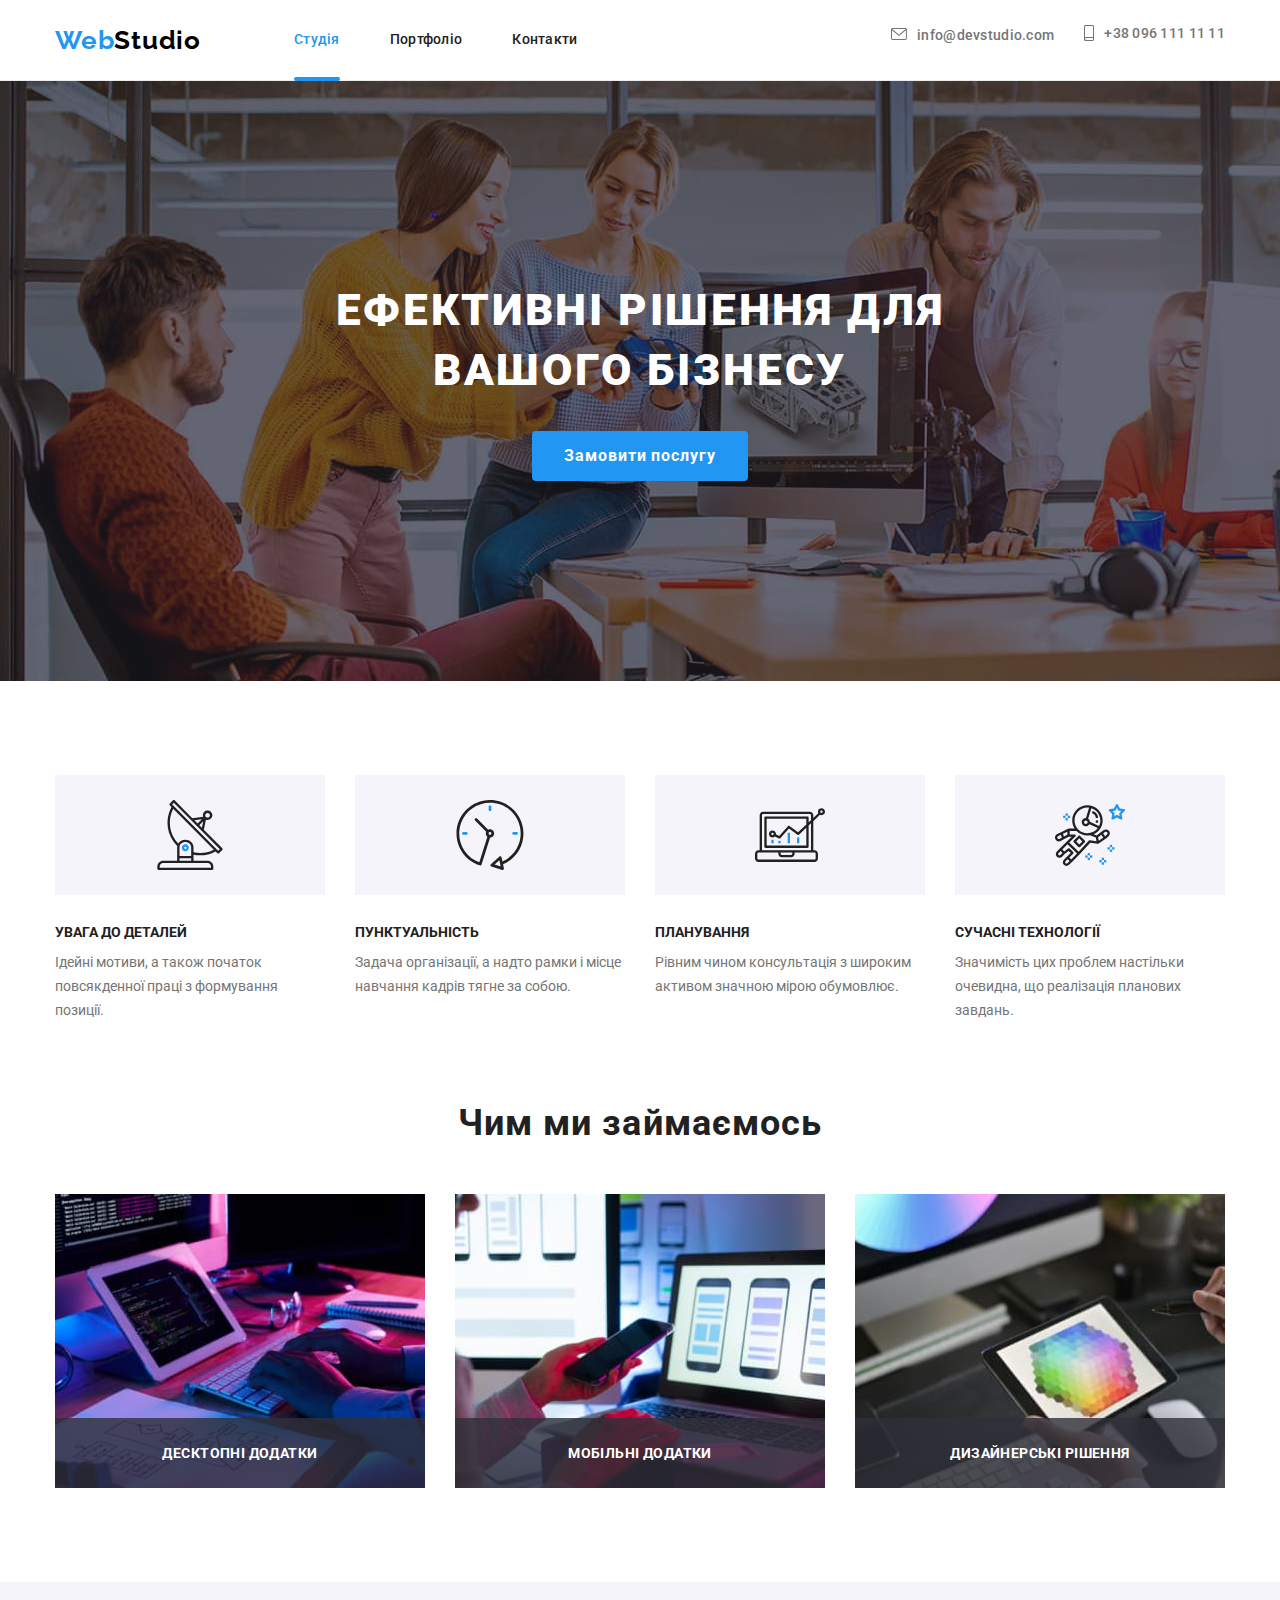
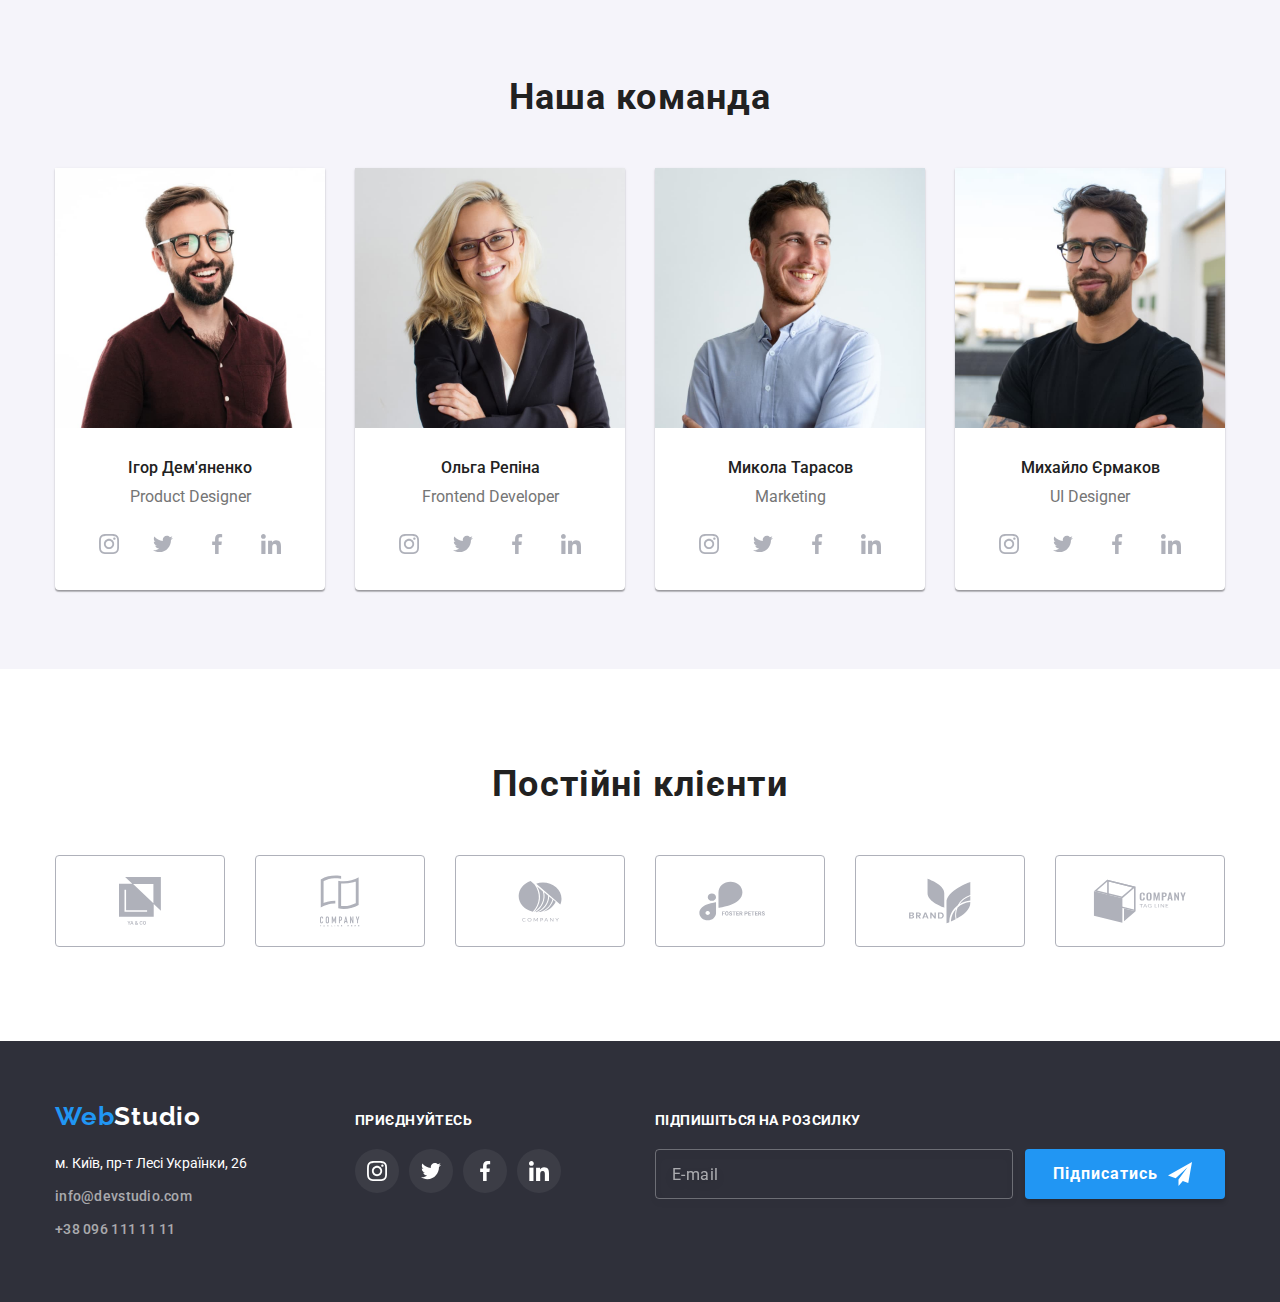
==== commit d5a03ba4: "Зберігає зміни" ====
--- a/index.html
+++ b/index.html
@@ -27,7 +27,7 @@
             <li class="site-nav__item">
               <a
                 href="index.html"
-                class="site-nav__link site-nav__link--current link"
+                class="site-nav__link site-nav__link-current link"
                 >Студія</a
               >
             </li>
@@ -46,7 +46,11 @@
               class="link contacts-list__link"
             >
               <span>
-                <svg class="contacts-list__icons" width="16" height="12">
+                <svg
+                  class="contacts-list__icons contacts-list__icons--mail"
+                  width="16"
+                  height="12"
+                >
                   <use href="./images/sprite.svg#icon-envelope"></use>
                 </svg>
               </span>
@@ -56,7 +60,11 @@
           <li class="contacts-list__item">
             <a href="tel:+380961111111" class="link contacts-list__link">
               <span>
-                <svg class="contacts-list__icons" width="10" height="16">
+                <svg
+                  class="contacts-list__icons contacts-list__icons--phone"
+                  width="10"
+                  height="16"
+                >
                   <use href="./images/sprite.svg#icon-smartphone"></use>
                 </svg>
               </span>
@@ -117,16 +125,16 @@
         </li>
       </ul>
       <ul class="social-networks mobile-menu__social-networks list">
-        <li class="social-networks__item">
+        <li class="social-networks__menu-item">
           <a href="" class="social-networks__link-menu link">Instagram </a>
         </li>
-        <li class="social-networks__item">
+        <li class="social-networks__menu-item">
           <a href="" class="social-networks__link-menu link">Twitter </a>
         </li>
-        <li class="social-networks__item">
+        <li class="social-networks__menu-item">
           <a href="" class="social-networks__link-menu link">Facebook </a>
         </li>
-        <li class="social-networks__item">
+        <li class="social-networks__menu-item">
           <a href="" class="social-networks__link-menu link">Linkedin </a>
         </li>
       </ul>
--- a/css/main.min.css
+++ b/css/main.min.css
@@ -1,2 +1,2 @@
-:root{--primary-text-color: #757575;--title-text-color: #212121;--icons-color: #afb1ba;--accent-color: #2196f3;--primary-background-color: #ffffff;--secondary-background-color: #f5f4fa;--logo-header-color: #000000}body{background-color:var(--primary-background-color);color:var(--primary-text-color);font-family:Roboto, sans-serif}img{display:block;width:100%;height:auto}h1,h2,h3,p,b{margin-top:0;margin-bottom:0}textarea{resize:none}.visually-hidden{position:absolute !important;clip:rect(1px 1px 1px 1px);clip:rect(1px, 1px, 1px, 1px);padding:0 !important;border:0 !important;height:1px !important;width:1px !important;overflow:hidden}.link{font-weight:500;font-size:14px;line-height:1.14;letter-spacing:0.02em;text-decoration:none;transition:color 250ms cubic-bezier(0.4, 0, 0.2, 1)}.footer-list .link:hover,.footer-list .link:focus,.contacts-list .link:hover,.contacts-list .link:focus,.site-nav .link:hover,.site-nav .link:focus{color:var(--accent-color)}.list{padding:0;margin:0;list-style:none}.container{width:100%;padding-left:15px;padding-right:15px;margin-left:auto;margin-right:auto}@media screen and (min-width: 480px){.container{margin-left:auto;margin-right:auto;max-width:480px}}@media screen and (min-width: 768px){.container{max-width:768px}}@media screen and (min-width: 1200px){.container{max-width:1200px}}.logo{padding-top:16px;padding-bottom:16px;color:var(--accent-color);font-family:Raleway, sans-serif;text-decoration:none;font-weight:700;font-size:24px;line-height:1.17;letter-spacing:0.03em}@media screen and (min-width: 768px){.logo{padding-top:26px;padding-bottom:26px}}@media screen and (min-width: 1200px){.logo{padding-top:24px;padding-bottom:25px;font-size:26px;line-height:1.19}}.logo--secondary{padding-top:0;padding-bottom:0}.logo__studio{color:var(--logo-header-color)}.logo__studio-footer{color:var(--primary-background-color)}.page-header{border-bottom:1px solid #ececec}.page-header__main-nav{display:flex;align-items:center}.site-nav{display:none}@media screen and (min-width: 768px){.site-nav{display:flex;align-items:center}}.site-nav__list{display:flex;margin-left:88px}@media screen and (min-width: 1200px){.site-nav__list{margin-left:93px}}.site-nav__item{margin-left:50px}.site-nav__item:first-child{margin-left:0}.site-nav__link{display:block;padding-top:32px;padding-bottom:32px;color:var(--title-text-color)}.site-nav__link--current{color:var(--accent-color);content:'';display:block;position:relative}.site-nav__link--current::after{position:absolute;display:flex;content:'';bottom:-1px;left:0;height:4px;width:100%;border:2px solid var(--accent-color);border-radius:2px;background-color:var(--accent-color)}.mobile-menu{position:fixed;top:0;left:100%;width:100%;max-height:100vh;padding:48px 40px;opacity:0;background-color:var(--primary-background-color);z-index:99}.mobile-menu.is-open{left:0;opacity:1}@media screen and (min-width: 768px){.mobile-menu{display:none}}.mobile-menu__list{margin-bottom:302px}.mobile-menu__item:not(:last-child){margin-bottom:32px}.mobile-menu__link{font-weight:500;font-size:40px;line-height:1.2;letter-spacing:0.02em;color:var(--title-text-color)}.mobile-menu__link:hover,.mobile-menu__link:focus{color:var(--accent-color)}.mobile-menu__contacts-list{margin-bottom:64px}.mobile-menu__contacts-list:not(:last-child){margin-bottom:32px}.mobile-menu__phone-link{font-weight:500;font-size:34px;line-height:1.8;letter-spacing:0.02em;color:var(--accent-color)}.mobile-menu__mail-link{font-weight:500;font-size:24px;line-height:1.2;letter-spacing:0.02em;color:var(--primary-text-color)}.social-networks__link-menu{font-weight:500;font-size:18px;line-height:1.2;letter-spacing:0.02em;color:var(--accent-color)}.social-networks__item{margin-right:20px}.menu-btn{position:absolute;display:inline-flex;margin:0;right:15px;padding:0;width:40px;height:40px;background-color:transparent;border:none;cursor:pointer;z-index:100;transition:color 250ms cubic-bezier(0.4, 0, 0.2, 1),opacity 250ms cubic-bezier(0.4, 0, 0.2, 1)}@media screen and (min-width: 768px){.menu-btn{display:none}}.menu-btn:hover,.menu-btn:focus{color:var(--accent-color)}.menu-btn__icon-menu{fill:currentColor}.is-open .menu-btn__icon-menu{display:none}.menu-btn__icon-close{display:none;fill:currentColor}.is-open .menu-btn__icon-close{display:block}.contacts-list{display:none}@media screen and (min-width: 768px){.contacts-list{display:flex;margin-left:auto;flex-direction:column;align-items:flex-end}}@media screen and (min-width: 1200px){.contacts-list{flex-direction:row;align-items:center}}.contacts-list__item{margin-bottom:10px}@media screen and (min-width: 1200px){.contacts-list__item{margin-left:30px}.contacts-list__item:first-child{margin-left:0}}.contacts-list__item:first-child{margin-left:0}.contacts-list__link{display:flex;color:var(--primary-text-color)}.contacts-list__icons{display:inline-block;margin-right:8px;fill:currentColor}@media screen and (min-width: 1200px){.contacts-list__icons{margin-right:10px}}.hero{margin-left:auto;margin-right:auto;padding-top:118px;padding-bottom:118px;max-width:480px;min-height:400px;background-image:linear-gradient(rgba(47,48,58,0.4), rgba(47,48,58,0.4)),url(../images/img.jpg);background-color:#c4c4c4;text-align:center}@media screen and (min-width: 768px){.hero{max-width:768px;min-height:400px}}@media screen and (min-width: 1200px){.hero{padding-top:200px;padding-bottom:200px;max-width:1600px;min-height:600px}}.hero__text{width:360px;margin-left:auto;margin-right:auto;margin-top:0;margin-bottom:30px;font-weight:900;font-size:26px;line-height:1.62;letter-spacing:0.06em;text-transform:uppercase;color:var(--primary-background-color)}@media screen and (min-width: 1200px){.hero__text{width:696px;font-size:44px;line-height:1.36}}.button{padding:10px 32px;color:var(--primary-background-color);background-color:var(--accent-color);border:transparent;border-radius:4px;font-weight:700;font-size:16px;line-height:1.87;align-items:center;text-align:center;letter-spacing:0.06em;cursor:pointer}.button--footer-btn{display:flex;align-self:center;padding:10px 28px;width:200px;box-shadow:0px 4px 4px rgba(0,0,0,0.15)}.footer__btn-icon{width:24px;height:24px;fill:var(--primary-background-color);margin-left:10px}.button--modal{display:block;margin-left:auto;margin-right:auto;box-shadow:0px 4px 4px rgba(0,0,0,0.15)}.social-networks{display:flex}.social-networks__link{margin-right:10px}.social-networks__link:nth-child(4n){margin-right:0}.social-networks__link-background:hover,.social-networks__link-background:focus{background-color:var(--accent-color)}.social-networks__link-background{display:flex;color:var(--primary-background-color);background-color:#ffffff10;border-radius:50%;width:44px;height:44px;justify-content:center;align-items:center;transition:background-color 250ms cubic-bezier(0.4, 0, 0.2, 1)}.social-networks__link-icon{width:20px;height:20px;fill:currentColor}.social-networks__link-background--inverse{color:var(--icons-color);background-color:var(--primary-background-color);transition:color 250ms cubic-bezier(0.4, 0, 0.2, 1),background-color 250ms cubic-bezier(0.4, 0, 0.2, 1)}.social-networks__link-background--inverse:hover,.social-networks__link-background--inverse:focus{background-color:var(--accent-color);color:var(--primary-background-color)}.card-icon{width:20px;height:20px;fill:currentColor}.section{padding-top:60px;padding-bottom:60px}@media screen and (min-width: 1200px){.section{padding-top:94px;padding-bottom:94px}}.section__title{margin-top:0;margin-bottom:30px;font-size:28px;line-height:1.17;text-align:center;letter-spacing:0.03em;color:var(--title-text-color)}@media screen and (min-width: 1200px){.section__title{margin-bottom:50px;font-size:36px}}@media screen and (min-width: 768px){.features__list{display:flex;flex-wrap:wrap;margin:-15px}}@media screen and (min-width: 768px){.features__item{width:calc((100% - 2 * 30px) / 2);margin-bottom:30px;margin:15px}}@media screen and (min-width: 1200px){.features__item{width:calc((100% - 4 * 30px) / 4);margin-bottom:0}}@media screen and (max-width: 767px){.features__item:not(:last-child){margin-bottom:30px}}.features__item::before{display:block;margin-bottom:30px;content:'';height:120px;background-color:var(--secondary-background-color);background-size:70px 70px;background-repeat:no-repeat;background-position:center}.features__icon-antenna::before{background-image:url(../images/svg/antenna.svg)}.features__icon-clock::before{background-image:url(../images/svg/clock.svg)}.features__icon-diagram::before{background-image:url(../images/svg/diagram.svg)}.features__icon-astronaut::before{background-image:url(../images/svg/astronaut.svg)}.features__title{margin-top:0;margin-bottom:10px;font-weight:700;font-size:14px;line-height:1.14;text-transform:uppercase;color:var(--title-text-color)}@media screen and (max-width: 768px){.features__title{text-align:center}}.features__text{margin-top:0;font-size:14px;line-height:1.71}.work{padding-top:0}@media screen and (max-width: 1199px){.work{display:none}}.work__list{display:flex;margin:-15px}.work__item{margin-right:30px;width:calc((100% - 3 * 30px) / 3);margin:15px;position:relative}.work__image{display:block}.work__description{position:absolute;display:flex;justify-content:center;align-items:center;bottom:0;width:100%;min-height:70px;font-weight:700;font-size:14px;line-height:16px;letter-spacing:0.03em;text-transform:uppercase;color:var(--primary-background-color);background-color:rgba(47,48,58,0.8)}.section-team{background:var(--secondary-background-color);text-align:center}@media screen and (min-width: 768px){.section-team__list{display:flex;flex-wrap:wrap;margin:-15px}}.section-team__item{background-color:var(--primary-background-color);box-shadow:0px 1px 3px rgba(0,0,0,0.12),0px 1px 1px rgba(0,0,0,0.14),0px 2px 1px rgba(0,0,0,0.2);border-radius:0px 0px 4px 4px}@media screen and (min-width: 768px){.section-team__item{width:calc((100% - 2 * 30px) / 2);margin:15px}}@media screen and (min-width: 1200px){.section-team__item{width:calc((100% - 4 * 30px) / 4);margin-bottom:0}}@media screen and (max-width: 767px){.section-team__item:not(:last-child){margin-bottom:30px}}.section-team__content{padding-top:30px;padding-bottom:24px;display:flex;flex-direction:column;align-items:center}.section-team__title{margin-top:0;margin-bottom:10px;font-weight:500;font-size:16px;line-height:1.19;color:var(--title-text-color)}.section-team__profession{margin-top:0;margin-bottom:16px;font-size:16px;line-height:1.19;text-decoration:none;color:var(--primary-text-color)}.section-team__photo{display:block;margin-top:0;margin-bottom:0}.clients-list{display:flex;flex-wrap:wrap;margin:-15px}@media screen and (min-width: 1200px){.clients-list{flex-wrap:nowrap}}.clients-list__client{margin:15px;width:calc((100% - 2 * 30px) / 2)}.clients-list__link{display:flex;justify-content:center;align-items:center;background-color:var(--primary-background-color);fill:var(--icons-color);min-width:170px;height:92px;border:1px solid var(--icons-color);border-radius:4px;transition:fill 250ms cubic-bezier(0.4, 0, 0.2, 1),border-color 250ms cubic-bezier(0.4, 0, 0.2, 1)}.clients-list__icon{max-width:106px;max-height:60px;align-self:center}.clients-list__link:hover,.clients-list__link:focus{fill:var(--accent-color);border-color:var(--accent-color)}@media screen and (min-width: 768px){.footer__container{display:flex;flex-wrap:wrap;justify-content:space-around}}@media screen and (min-width: 768px) and (min-width: 1200px){.footer__container{align-items:baseline;flex-wrap:nowrap}}.footer__blocks{text-align:center;margin-bottom:60px}@media screen and (min-width: 1200px){.footer__blocks{margin-bottom:0;margin-right:30px;width:270px;text-align:start}}@media screen and (min-width: 1200px){.footer__blocks:last-child{margin:0}}@media screen and (max-width: 1199px){.footer__blocks--secondary{display:flex;flex-direction:column;align-items:center}}.footer{background:#2f303a;padding-top:60px;padding-bottom:60px}.footer__text{font-style:normal;margin-top:20px}.footer__adress{margin-bottom:9px;font-size:14px;line-height:1.71;color:var(--primary-background-color)}.footer__mail{margin-bottom:9px}.footer__link{color:rgba(255,255,255,0.6);font-size:14px;line-height:1.71}.footer__title{font-weight:700;font-size:14px;line-height:1.14;letter-spacing:0.03em;text-transform:uppercase;margin-bottom:20px;color:var(--primary-background-color)}@media screen and (max-width: 1199px){.footer__title{text-align:center}}@media screen and (min-width: 1200px){.footer-form__subscribe{display:flex;flex-direction:column;width:570px;align-items:baseline}}.footer-form{display:flex}@media screen and (max-width: 1199px){.footer-form{flex-direction:column}}.footer-form__field{margin-bottom:20px}@media screen and (min-width: 1200px){.footer-form__field{margin-right:12px;margin-bottom:0}}.footer-form__field--footer-form__input{width:100%;height:50px;background-color:transparent;color:var(--primary-background-color);border:1px solid rgba(255,255,255,0.3);box-sizing:border-box;filter:drop-shadow(0px 4px 4px rgba(0,0,0,0.15));border-radius:4px;padding-top:15px;padding-bottom:15px;padding-left:16px}.footer-form__field--footer-form__input::placeholder{font-size:16px;line-height:1.25;letter-spacing:0.03em;color:rgba(255,255,255,0.6)}@media screen and (min-width: 768px){.footer-form__field--footer-form__input{width:450px}}@media screen and (min-width: 1200px){.footer-form__field--footer-form__input{width:358px}}.filters-list{display:flex;flex-wrap:wrap;margin-bottom:40px}@media screen and (min-width: 768px){.filters-list{justify-content:center;margin-bottom:14px}}@media screen and (min-width: 1200px){.filters-list{margin-bottom:50px}}.filters-list__item{margin-right:8px}@media screen and (max-width: 767px){.filters-list__item{margin-bottom:15px}}.filters-list__item:nth-child(5n){margin-right:0}.filters-list__filter{min-width:none;display:inline-block;padding:6px 22px;font-weight:500;font-size:16px;line-height:1.62;text-align:center;color:var(--title-text-color);background-color:var(--secondary-background-color);border:transparent;border-radius:4px;cursor:pointer;transition:background-color 250ms cubic-bezier(0.4, 0, 0.2, 1),color 250ms cubic-bezier(0.4, 0, 0.2, 1),box-shadow 250ms cubic-bezier(0.4, 0, 0.2, 1)}.filters-list__filter:hover,.filters-list__filter:focus{color:var(--primary-background-color);background-color:var(--accent-color);box-shadow:0px 3px 1px rgba(0,0,0,0.1),0px 1px 2px rgba(0,0,0,0.08),0px 2px 2px rgba(0,0,0,0.12)}.projects-list{display:flex;flex-wrap:wrap}@media screen and (min-width: 768px){.projects-list{flex-wrap:wrap;margin:-15px}}.projects-list__item{width:100%}@media screen and (min-width: 768px){.projects-list__item{width:calc((100% - 2 * 30px) / 2);margin:15px}}@media screen and (min-width: 1200px){.projects-list__item{width:calc((100% - 3 * 30px) / 3);margin:15px}}@media screen and (max-width: 767px){.projects-list__item:not(:last-child){margin-bottom:30px}}@media screen and (min-width: 1200px){.projects-list .projects-list__item:nth-last-child(-n+3){margin-bottom:0}}@media screen and (max-width: 1199px){.projects-list .projects-list__item:last-child{margin-bottom:0}}.projects-list__item .project-card{text-decoration:none;display:block;transition:box-shadow 250ms cubic-bezier(0.4, 0, 0.2, 1)}.project-card__illustration--hover::before,.project-card__illustration--focus::before{opacity:0.9}.project-card__overlay{position:absolute;top:0;left:0;right:0;bottom:0;background-color:var(--accent-color);transform:translateY(100%);display:flex;opacity:0;justify-content:center;align-items:center;transition:opacity 250ms cubic-bezier(0.4, 0, 0.2, 1),transform 250ms cubic-bezier(0.4, 0, 0.2, 1)}.project-card:hover .overlay,.project-card:focus .overlay{opacity:0.9;transform:translateY(0)}.project-card__overlay-content{font-weight:400;font-size:18px;line-height:1.56;letter-spacing:0.03em;width:322px;height:168px;color:#ffffff}.project-card__illustration{position:relative;overflow:hidden}.project-card--hover,.project-card--focus{box-shadow:0px 1px 1px rgba(0,0,0,0.12),0px 4px 4px rgba(0,0,0,0.06),1px 4px 6px rgba(0,0,0,0.16);opacity:0.9}.project-card__img{display:block}.projects-list__item-content{display:flex;border:1px solid #eeeeee;border-top:transparent;padding-top:20px;padding-bottom:20px;padding-left:24px;flex-direction:column}.projects-list__project-name{font-weight:700;font-size:18px;line-height:2;letter-spacing:0.06em;color:var(--title-text-color);margin-bottom:4px}.projects-list__description{font-size:16px;line-height:1.87;color:var(--primary-text-color)}.backdrop{position:fixed;top:0;left:0;width:100%;height:100%;background-color:rgba(0,0,0,0.2);opacity:1;transition:opacity 250ms cubic-bezier(0.4, 0, 0.2, 1),visibility 250ms cubic-bezier(0.4, 0, 0.2, 1)}.backdrop.is-hidden{opacity:0;pointer-events:none;visibility:hidden}.backdrop.is-hidden .modal{transform:scale(0.9) translate(-50%, -50%)}.modal{position:relative;max-height:100vh;overflow-y:auto;width:450px;height:609px;padding:40px;background-color:var(--primary-background-color);display:flex;justify-content:flex-end;align-items:flex-start;position:absolute;top:50%;left:50%;transform:translate(-50%, -50%) scale(1);transition:transform 250ms cubic-bezier(0.4, 0, 0.2, 1)}@media screen and (min-width: 1200px){.modal{width:528px;height:581px}}.close{position:absolute;display:flex;justify-content:center;align-items:center;border-radius:50%;border:1px solid rgba(0,0,0,0.1);top:8px;right:8px;width:30px;height:30px;color:var(--logo-header-color);background-color:var(--primary-background-color);transition:color 250ms cubic-bezier(0.4, 0, 0.2, 1)}.close:hover,.close:focus{color:var(--accent-color);cursor:pointer}.close__cross{display:flex;width:18px;height:18px;fill:currentColor}.modal-form{margin-left:auto;margin-right:auto}.modal-form__title{display:flex;margin-bottom:12px;justify-content:center;font-weight:700;font-size:20px;line-height:1.15;letter-spacing:0.03em;text-align:center;color:var(--title-text-color)}@media screen and (min-width: 1200px){.modal-form__title{line-height:1.5}}.modal-form__field{position:relative;margin-bottom:10px;display:flex;flex-direction:column-reverse;transition:color 250ms cubic-bezier(0.4, 0, 0.2, 1)}.modal-form__field--check{display:flex;flex-direction:row;align-items:center;margin-bottom:30px}.modal-form__label{margin-bottom:4px;font-size:12px;line-height:1.2;letter-spacing:0.01em;cursor:pointer;transition:color 250ms cubic-bezier(0.4, 0, 0.2, 1)}.modal-form__label-check{display:flex;align-items:center;font-size:12px;line-height:1.17;letter-spacing:0.03em}@media screen and (min-width: 1200px){.modal-form__label-check{margin-left:14px;font-size:14px;line-height:1.71}}.modal-form__label-check::before{content:'';display:inline-block;width:16px;height:16px;margin-right:7px;border:1px solid var(--logo-header-color);border-radius:2px;box-shadow:0px 4px 4px rgba(0,0,0,0.25)}.modal-form__checkbox:checked+.modal-form__label-check::before{background-image:url(../images/checked-modal.svg);background-repeat:no-repeat;background-position:center;background-size:contain;background-color:var(--accent-color);background-origin:border-box;border-color:transparent;border-radius:2 px}.modal-form__check-link{color:var(--accent-color);text-decoration:underline;margin-left:4px}.modal-form__input{margin:0;padding:0;height:40px;padding-left:42px;transition:color 250ms cubic-bezier(0.4, 0, 0.2, 1),outline-color 250ms cubic-bezier(0.4, 0, 0.2, 1);border:1px solid rgba(33,33,33,0.2);box-sizing:border-box;border-radius:4px}.modal-form__input:hover,.modal-form__input:focus{cursor:pointer}.modal-form__input:focus{outline-color:var(--accent-color)}.modal-form__input:focus+.modal-form__label{color:var(--accent-color)}.modal-form__textarea:focus+.modal-form__label{color:var(--accent-color)}.modal-form__textarea{height:120px;border:1px solid rgba(33,33,33,0.2);box-sizing:border-box;border-radius:4px;transition:outline-color 250ms cubic-bezier(0.4, 0, 0.2, 1)}.modal-form__textarea:focus,.modal-form__textarea:hover{outline-color:var(--accent-color);outline-width:1px;cursor:pointer}.modal-form__textarea::placeholder{font-size:12px;line-height:1.2;letter-spacing:0.01em;color:rgba(117,117,117,0.5)}.modal-form__icon{position:absolute;top:50%;left:12px;display:inline-block;width:18px;height:18px;color:var(--title-text-color);transition:color 250ms cubic-bezier(0.4, 0, 0.2, 1)}.modal-form__input:focus ~ .modal-form__icon{color:var(--accent-color);fill:currentColor}
+:root{--primary-text-color: #757575;--title-text-color: #212121;--icons-color: #afb1ba;--accent-color: #2196f3;--primary-background-color: #ffffff;--secondary-background-color: #f5f4fa;--logo-header-color: #000000}body{background-color:var(--primary-background-color);color:var(--primary-text-color);font-family:Roboto, sans-serif}img{display:block;width:100%;height:auto}h1,h2,h3,p,b{margin-top:0;margin-bottom:0}textarea{resize:none}.visually-hidden{position:absolute !important;clip:rect(1px 1px 1px 1px);clip:rect(1px, 1px, 1px, 1px);padding:0 !important;border:0 !important;height:1px !important;width:1px !important;overflow:hidden}.link{font-weight:500;font-size:14px;line-height:1.14;letter-spacing:0.02em;text-decoration:none;transition:color 250ms cubic-bezier(0.4, 0, 0.2, 1)}.list{padding:0;margin:0;list-style:none}.container{width:100%;padding-left:15px;padding-right:15px;margin-left:auto;margin-right:auto}@media screen and (min-width: 480px){.container{margin-left:auto;margin-right:auto;max-width:480px}}@media screen and (min-width: 768px){.container{max-width:768px}}@media screen and (min-width: 1200px){.container{max-width:1200px}}.logo{padding-top:16px;padding-bottom:16px;color:var(--accent-color);font-family:Raleway, sans-serif;text-decoration:none;font-weight:700;font-size:24px;line-height:1.17;letter-spacing:0.03em}@media screen and (min-width: 768px){.logo{padding-top:26px;padding-bottom:26px}}@media screen and (min-width: 1200px){.logo{padding-top:24px;padding-bottom:24px;font-size:26px;line-height:1.19}}.logo--secondary{padding-top:0;padding-bottom:0}.logo__studio{color:var(--logo-header-color)}.logo__studio-footer{color:var(--primary-background-color)}.page-header{border-bottom:1px solid #ececec}.page-header__main-nav{display:flex;align-items:center}.site-nav{display:none}@media screen and (min-width: 768px){.site-nav{display:flex;align-items:center}}.site-nav__list{display:flex;margin-left:88px}@media screen and (min-width: 1200px){.site-nav__list{margin-left:93px}}.site-nav__item{margin-left:50px}.site-nav__item:first-child{margin-left:0}.site-nav__link{display:block;padding-top:32px;padding-bottom:32px;color:var(--title-text-color)}.site-nav__link:hover,.site-nav__link:focus{color:var(--accent-color)}.site-nav__link-current{color:var(--accent-color);content:'';display:block;position:relative}.site-nav__link-current::after{position:absolute;display:flex;content:'';bottom:-1px;left:0;height:4px;width:100%;border:2px solid var(--accent-color);border-radius:2px;background-color:var(--accent-color)}.mobile-menu{position:fixed;top:0;left:100%;width:100%;max-height:100vh;padding:48px 40px;opacity:0;background-color:var(--primary-background-color);z-index:99}.mobile-menu.is-open{left:0;opacity:1}@media screen and (min-width: 768px){.mobile-menu{display:none}}.mobile-menu__list{margin-bottom:302px}.mobile-menu__item:not(:last-child){margin-bottom:32px}.mobile-menu__link{font-weight:500;font-size:40px;line-height:1.2;letter-spacing:0.02em;color:var(--title-text-color)}.mobile-menu__link:hover,.mobile-menu__link:focus{color:var(--accent-color)}.mobile-menu__contacts-list{margin-bottom:64px}.mobile-menu__contacts-list:not(:last-child){margin-bottom:32px}.mobile-menu__phone-link{font-weight:500;font-size:34px;line-height:1.8;letter-spacing:0.02em;color:var(--accent-color)}.mobile-menu__mail-link{font-weight:500;font-size:24px;line-height:1.2;letter-spacing:0.02em;color:var(--primary-text-color)}.menu-btn{position:absolute;display:inline-flex;margin:0;right:15px;padding:0;width:40px;height:40px;background-color:transparent;border:none;cursor:pointer;z-index:100;transition:color 250ms cubic-bezier(0.4, 0, 0.2, 1),opacity 250ms cubic-bezier(0.4, 0, 0.2, 1)}@media screen and (min-width: 768px){.menu-btn{display:none}}.menu-btn:hover,.menu-btn:focus{color:var(--accent-color)}.menu-btn__icon-menu{fill:currentColor}.is-open .menu-btn__icon-menu{display:none}.menu-btn__icon-close{display:none;fill:currentColor}.is-open .menu-btn__icon-close{display:block}.contacts-list{display:none}@media screen and (min-width: 768px){.contacts-list{display:flex;margin-left:auto;flex-direction:column;align-items:flex-end}}@media screen and (min-width: 1200px){.contacts-list{flex-direction:row;align-items:center}}.contacts-list__item{margin-bottom:10px}@media screen and (min-width: 1200px){.contacts-list__item{margin-left:30px}.contacts-list__item:first-child{margin-left:0}}.contacts-list__item:first-child{margin-left:0}.contacts-list__link{display:flex;color:var(--primary-text-color);font-size:12px;line-height:1.17}.contacts-list__link:hover,.contacts-list__link:focus{color:var(--accent-color)}@media screen and (min-width: 1200px){.contacts-list__link{font-size:14px;line-height:1.2}}.contacts-list__icons{display:inline-block;margin-right:8px;fill:currentColor}@media screen and (min-width: 1200px){.contacts-list__icons{margin-right:10px}}.contacts-list__icons--mail{width:14px;height:10px}@media screen and (min-width: 1200px){.contacts-list__icons--mail{width:16px;height:12px}}.contacts-list__icons--phone{width:10px;height:14px}@media screen and (min-width: 1200px){.contacts-list__icons--phone{width:10px;height:16px}}.hero{margin-left:auto;margin-right:auto;padding-top:118px;padding-bottom:118px;max-width:480px;min-height:400px;background-image:linear-gradient(rgba(47,48,58,0.4), rgba(47,48,58,0.4)),url(../images/img.jpg);background-color:#c4c4c4;text-align:center}@media screen and (min-width: 768px){.hero{max-width:768px;min-height:400px}}@media screen and (min-width: 1200px){.hero{padding-top:200px;padding-bottom:200px;max-width:1600px;min-height:600px}}.hero__text{width:360px;margin-left:auto;margin-right:auto;margin-top:0;margin-bottom:30px;font-weight:900;font-size:26px;line-height:1.62;letter-spacing:0.06em;text-transform:uppercase;color:var(--primary-background-color)}@media screen and (min-width: 1200px){.hero__text{width:696px;font-size:44px;line-height:1.36}}.button{padding:10px 32px;color:var(--primary-background-color);background-color:var(--accent-color);border:transparent;border-radius:4px;font-weight:700;font-size:16px;line-height:1.87;align-items:center;text-align:center;letter-spacing:0.06em;cursor:pointer}.button--footer-btn{display:flex;align-self:center;padding:10px 28px;width:200px;box-shadow:0px 4px 4px rgba(0,0,0,0.15)}.button--modal{display:block;margin-left:auto;margin-right:auto;box-shadow:0px 4px 4px rgba(0,0,0,0.15)}.social-networks{display:flex}.social-networks__link-menu{font-weight:500;font-size:18px;line-height:1.2;letter-spacing:0.02em;color:var(--accent-color)}.social-networks__menu-item{margin-right:20px}.social-networks__link{margin-right:10px}.social-networks__link:nth-child(4n){margin-right:0}.social-networks__link-background{display:flex;color:var(--primary-background-color);background-color:#ffffff10;border-radius:50%;width:44px;height:44px;justify-content:center;align-items:center;transition:background-color 250ms cubic-bezier(0.4, 0, 0.2, 1)}.social-networks__link-background:hover,.social-networks__link-background:focus{background-color:var(--accent-color)}.social-networks__link-icon{width:20px;height:20px;fill:currentColor}.social-networks__link-background--inverse{color:var(--icons-color);background-color:var(--primary-background-color);transition:color 250ms cubic-bezier(0.4, 0, 0.2, 1),background-color 250ms cubic-bezier(0.4, 0, 0.2, 1)}.social-networks__link-background--inverse:hover,.social-networks__link-background--inverse:focus{background-color:var(--accent-color);color:var(--primary-background-color)}.section{padding-top:60px;padding-bottom:60px}@media screen and (min-width: 1200px){.section{padding-top:94px;padding-bottom:94px}}.section__title{margin-top:0;margin-bottom:30px;font-size:28px;line-height:1.17;text-align:center;letter-spacing:0.03em;color:var(--title-text-color)}@media screen and (min-width: 1200px){.section__title{margin-bottom:50px;font-size:36px}}@media screen and (min-width: 768px){.features__list{display:flex;flex-wrap:wrap;margin:-15px}}@media screen and (min-width: 768px){.features__item{width:calc((100% - 2 * 30px) / 2);margin-bottom:30px;margin:15px}}@media screen and (min-width: 1200px){.features__item{width:calc((100% - 4 * 30px) / 4);margin-bottom:0}}@media screen and (max-width: 767px){.features__item:not(:last-child){margin-bottom:30px}}.features__item::before{display:block;margin-bottom:30px;content:'';height:120px;background-color:var(--secondary-background-color);background-size:70px 70px;background-repeat:no-repeat;background-position:center}.features__icon-antenna::before{background-image:url(../images/svg/antenna.svg)}.features__icon-clock::before{background-image:url(../images/svg/clock.svg)}.features__icon-diagram::before{background-image:url(../images/svg/diagram.svg)}.features__icon-astronaut::before{background-image:url(../images/svg/astronaut.svg)}.features__title{margin-top:0;margin-bottom:10px;font-weight:700;font-size:14px;line-height:1.14;text-transform:uppercase;color:var(--title-text-color)}@media screen and (max-width: 768px){.features__title{text-align:center}}.features__text{margin-top:0;font-size:14px;line-height:1.71}.work{padding-top:0}@media screen and (max-width: 1199px){.work{display:none}}.work__list{display:flex;margin:-15px}.work__item{margin-right:30px;width:calc((100% - 3 * 30px) / 3);margin:15px;position:relative}.work__image{display:block}.work__description{position:absolute;display:flex;justify-content:center;align-items:center;bottom:0;width:100%;min-height:70px;font-weight:700;font-size:14px;line-height:16px;letter-spacing:0.03em;text-transform:uppercase;color:var(--primary-background-color);background-color:rgba(47,48,58,0.8)}.section-team{background:var(--secondary-background-color);text-align:center}@media screen and (min-width: 768px){.section-team__list{display:flex;flex-wrap:wrap;margin:-15px}}.section-team__item{background-color:var(--primary-background-color);box-shadow:0px 1px 3px rgba(0,0,0,0.12),0px 1px 1px rgba(0,0,0,0.14),0px 2px 1px rgba(0,0,0,0.2);border-radius:0px 0px 4px 4px}@media screen and (min-width: 768px){.section-team__item{width:calc((100% - 2 * 30px) / 2);margin:15px}}@media screen and (min-width: 1200px){.section-team__item{width:calc((100% - 4 * 30px) / 4);margin-bottom:0}}@media screen and (max-width: 767px){.section-team__item:not(:last-child){margin-bottom:30px}}.section-team__content{padding-top:30px;padding-bottom:24px;display:flex;flex-direction:column;align-items:center}.section-team__title{margin-top:0;margin-bottom:10px;font-weight:500;font-size:16px;line-height:1.19;color:var(--title-text-color)}.section-team__profession{margin-top:0;margin-bottom:16px;font-size:16px;line-height:1.19;text-decoration:none;color:var(--primary-text-color)}.section-team__photo{display:block;margin-top:0;margin-bottom:0}.clients-list{display:flex;flex-wrap:wrap;margin:-15px}@media screen and (min-width: 1200px){.clients-list{flex-wrap:nowrap}}.clients-list__client{margin:15px;width:calc((100% - 2 * 30px) / 2)}.clients-list__link{display:flex;justify-content:center;align-items:center;background-color:var(--primary-background-color);fill:var(--icons-color);min-width:170px;height:92px;border:1px solid var(--icons-color);border-radius:4px;transition:fill 250ms cubic-bezier(0.4, 0, 0.2, 1),border-color 250ms cubic-bezier(0.4, 0, 0.2, 1)}.clients-list__link:hover,.clients-list__link:focus{fill:var(--accent-color);border-color:var(--accent-color)}.clients-list__icon{max-width:106px;max-height:60px;align-self:center}.footer{background:#2f303a;padding-top:60px;padding-bottom:60px}.footer__btn-icon{width:24px;height:24px;fill:var(--primary-background-color);margin-left:10px}@media screen and (min-width: 768px){.footer__container{display:flex;flex-wrap:wrap;justify-content:space-around}}@media screen and (min-width: 768px) and (min-width: 1200px){.footer__container{align-items:baseline;flex-wrap:nowrap}}.footer__blocks{text-align:center;margin-bottom:60px}@media screen and (min-width: 1200px){.footer__blocks{margin-bottom:0;margin-right:30px;width:270px;text-align:start}}@media screen and (min-width: 1200px){.footer__blocks:last-child{margin:0}}@media screen and (max-width: 1199px){.footer__blocks--secondary{display:flex;flex-direction:column;align-items:center}}.footer__text{font-style:normal;margin-top:20px}.footer__adress{margin-bottom:9px;font-size:14px;line-height:1.71;color:var(--primary-background-color)}.footer__mail{margin-bottom:9px}.footer__link{color:rgba(255,255,255,0.6);font-size:14px;line-height:1.71}.footer__link:hover,.footer__link:focus{color:var(--accent-color)}.footer__title{font-weight:700;font-size:14px;line-height:1.14;letter-spacing:0.03em;text-transform:uppercase;margin-bottom:20px;color:var(--primary-background-color)}@media screen and (max-width: 1199px){.footer__title{text-align:center}}.footer-form{display:flex}@media screen and (max-width: 1199px){.footer-form{flex-direction:column}}@media screen and (min-width: 1200px){.footer-form__subscribe{display:flex;flex-direction:column;width:570px;align-items:baseline}}.footer-form__field{margin-bottom:20px}@media screen and (min-width: 1200px){.footer-form__field{margin-right:12px;margin-bottom:0}}.footer-form__field--footer-form__input{width:100%;height:50px;background-color:transparent;color:var(--primary-background-color);border:1px solid rgba(255,255,255,0.3);box-sizing:border-box;filter:drop-shadow(0px 4px 4px rgba(0,0,0,0.15));border-radius:4px;padding-top:15px;padding-bottom:15px;padding-left:16px}.footer-form__field--footer-form__input::placeholder{font-size:16px;line-height:1.25;letter-spacing:0.03em;color:rgba(255,255,255,0.6)}@media screen and (min-width: 768px){.footer-form__field--footer-form__input{width:450px}}@media screen and (min-width: 1200px){.footer-form__field--footer-form__input{width:358px}}.filters-list{display:flex;flex-wrap:wrap;margin-bottom:40px}@media screen and (min-width: 768px){.filters-list{justify-content:center;margin-bottom:14px}}@media screen and (min-width: 1200px){.filters-list{margin-bottom:50px}}.filters-list__item{margin-right:8px}.filters-list__item:nth-child(5n){margin-right:0}@media screen and (max-width: 767px){.filters-list__item{margin-bottom:15px}}.filters-list__filter{min-width:none;display:inline-block;padding:6px 22px;font-weight:500;font-size:16px;line-height:1.62;text-align:center;color:var(--title-text-color);background-color:var(--secondary-background-color);border:transparent;border-radius:4px;cursor:pointer;transition:background-color 250ms cubic-bezier(0.4, 0, 0.2, 1),color 250ms cubic-bezier(0.4, 0, 0.2, 1),box-shadow 250ms cubic-bezier(0.4, 0, 0.2, 1)}.filters-list__filter:hover,.filters-list__filter:focus{color:var(--primary-background-color);background-color:var(--accent-color);box-shadow:0px 3px 1px rgba(0,0,0,0.1),0px 1px 2px rgba(0,0,0,0.08),0px 2px 2px rgba(0,0,0,0.12)}.filters-list__filter-current{color:var(--primary-background-color);background-color:var(--accent-color);box-shadow:0px 3px 1px rgba(0,0,0,0.1),0px 1px 2px rgba(0,0,0,0.08),0px 2px 2px rgba(0,0,0,0.12)}.projects-list{display:flex;flex-wrap:wrap}@media screen and (min-width: 1200px){.projects-list__item:nth-last-child(-n+3){margin-bottom:0}}@media screen and (max-width: 1199px){.projects-list__item:last-child{margin-bottom:0}}.projects-list__item{width:100%}@media screen and (min-width: 768px){.projects-list__item{width:calc((100% - 2 * 30px) / 2);margin:15px}}@media screen and (min-width: 1200px){.projects-list__item{width:calc((100% - 3 * 30px) / 3);margin:15px}}@media screen and (max-width: 767px){.projects-list__item:not(:last-child){margin-bottom:30px}}.projects-list__item-content{display:flex;border:1px solid #eeeeee;border-top:transparent;padding-top:20px;padding-bottom:20px;padding-left:24px;flex-direction:column}.projects-list__project-name{font-weight:700;font-size:18px;line-height:2;letter-spacing:0.06em;color:var(--title-text-color);margin-bottom:4px}.projects-list__description{font-size:16px;line-height:1.87;color:var(--primary-text-color)}@media screen and (min-width: 768px){.projects-list{flex-wrap:wrap;margin:-15px}}.project-card{text-decoration:none;display:block;transition:box-shadow 250ms cubic-bezier(0.4, 0, 0.2, 1)}.project-card:hover,.project-card:focus{box-shadow:0px 1px 1px rgba(0,0,0,0.12),0px 4px 4px rgba(0,0,0,0.06),1px 4px 6px rgba(0,0,0,0.16);opacity:0.9}.project-card__illustration{position:relative;overflow:hidden}.project-card__illustration:hover::before,.project-card__illustration:focus::before{opacity:0.9}.project-card__overlay{position:absolute;top:0;left:0;right:0;bottom:0;background-color:var(--accent-color);transform:translateY(100%);display:flex;opacity:0;justify-content:center;align-items:center;transition:opacity 250ms cubic-bezier(0.4, 0, 0.2, 1),transform 250ms cubic-bezier(0.4, 0, 0.2, 1)}.project-card:hover .overlay,.project-card:focus .overlay{opacity:0.9;transform:translateY(0)}.project-card__overlay-content{font-weight:400;font-size:18px;line-height:1.56;letter-spacing:0.03em;width:322px;height:168px;color:#ffffff}.project-card__img{display:block}.backdrop{position:fixed;top:0;left:0;width:100%;height:100%;background-color:rgba(0,0,0,0.2);opacity:1;transition:opacity 250ms cubic-bezier(0.4, 0, 0.2, 1),visibility 250ms cubic-bezier(0.4, 0, 0.2, 1)}.backdrop.is-hidden{opacity:0;pointer-events:none;visibility:hidden}.backdrop.is-hidden .modal{transform:scale(0.9) translate(-50%, -50%)}.modal{position:relative;max-height:100vh;overflow-y:auto;width:450px;height:609px;padding:40px;background-color:var(--primary-background-color);display:flex;justify-content:flex-end;align-items:flex-start;position:absolute;top:50%;left:50%;transform:translate(-50%, -50%) scale(1);transition:transform 250ms cubic-bezier(0.4, 0, 0.2, 1)}@media screen and (min-width: 1200px){.modal{width:528px;height:581px}}.close{position:absolute;display:flex;justify-content:center;align-items:center;border-radius:50%;border:1px solid rgba(0,0,0,0.1);top:8px;right:8px;width:30px;height:30px;color:var(--logo-header-color);background-color:var(--primary-background-color);transition:color 250ms cubic-bezier(0.4, 0, 0.2, 1)}.close:hover,.close:focus{color:var(--accent-color);cursor:pointer}.close__cross{display:flex;width:18px;height:18px;fill:currentColor}.modal-form{margin-left:auto;margin-right:auto}.modal-form__title{display:flex;margin-bottom:12px;justify-content:center;font-weight:700;font-size:20px;line-height:1.15;letter-spacing:0.03em;text-align:center;color:var(--title-text-color)}@media screen and (min-width: 1200px){.modal-form__title{line-height:1.5}}.modal-form__field{position:relative;margin-bottom:10px;display:flex;flex-direction:column-reverse;transition:color 250ms cubic-bezier(0.4, 0, 0.2, 1)}.modal-form__field--check{display:flex;flex-direction:row;align-items:center;margin-bottom:30px}.modal-form__label{margin-bottom:4px;font-size:12px;line-height:1.2;letter-spacing:0.01em;cursor:pointer;transition:color 250ms cubic-bezier(0.4, 0, 0.2, 1)}.modal-form__label-check{display:flex;align-items:center;font-size:12px;line-height:1.17;letter-spacing:0.03em}.modal-form__label-check::before{content:'';display:inline-block;width:16px;height:16px;margin-right:7px;border:1px solid var(--logo-header-color);border-radius:2px;box-shadow:0px 4px 4px rgba(0,0,0,0.25)}@media screen and (min-width: 1200px){.modal-form__label-check{margin-left:14px;font-size:14px;line-height:1.71}}.modal-form__check-link{color:var(--accent-color);text-decoration:underline;margin-left:4px}.modal-form__checkbox:checked+.modal-form__label-check::before{background-image:url(../images/checked-modal.svg);background-repeat:no-repeat;background-position:center;background-size:contain;background-color:var(--accent-color);background-origin:border-box;border-color:transparent;border-radius:2 px}.modal-form__input{margin:0;padding:0;height:40px;padding-left:42px;transition:color 250ms cubic-bezier(0.4, 0, 0.2, 1),outline-color 250ms cubic-bezier(0.4, 0, 0.2, 1);border:1px solid rgba(33,33,33,0.2);box-sizing:border-box;border-radius:4px}.modal-form__input:hover,.modal-form__input:focus{cursor:pointer}.modal-form__input:focus{outline-color:var(--accent-color)}.modal-form__input:focus+.modal-form__label{color:var(--accent-color)}.modal-form__textarea{height:120px;border:1px solid rgba(33,33,33,0.2);box-sizing:border-box;border-radius:4px;transition:outline-color 250ms cubic-bezier(0.4, 0, 0.2, 1)}.modal-form__textarea:focus,.modal-form__textarea:hover{outline-color:var(--accent-color);outline-width:1px;cursor:pointer}.modal-form__textarea:focus+.modal-form__label{color:var(--accent-color)}.modal-form__textarea::placeholder{font-size:12px;line-height:1.2;letter-spacing:0.01em;color:rgba(117,117,117,0.5)}.modal-form__icon{position:absolute;top:50%;left:12px;display:inline-block;width:18px;height:18px;color:var(--title-text-color);transition:color 250ms cubic-bezier(0.4, 0, 0.2, 1)}.modal-form__input:focus ~ .modal-form__icon{color:var(--accent-color);fill:currentColor}
 /*# sourceMappingURL=main.min.css.map */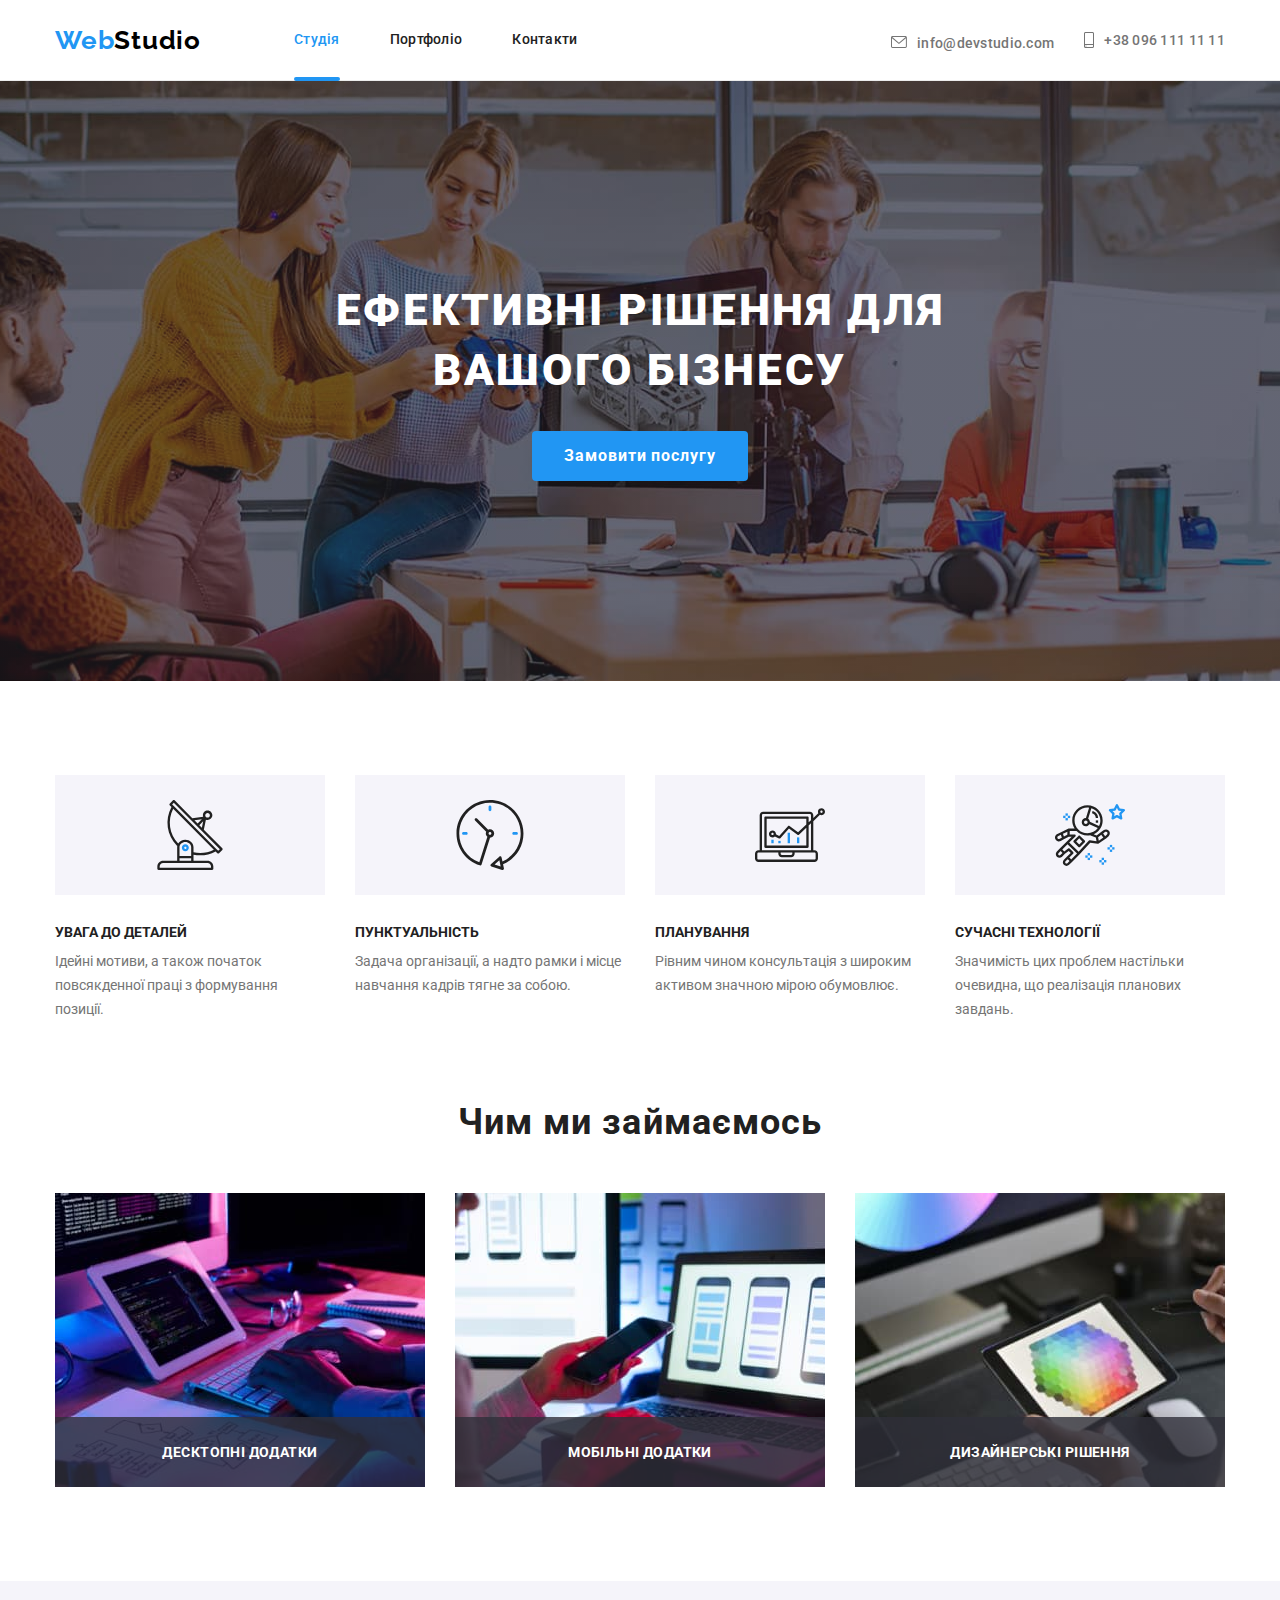
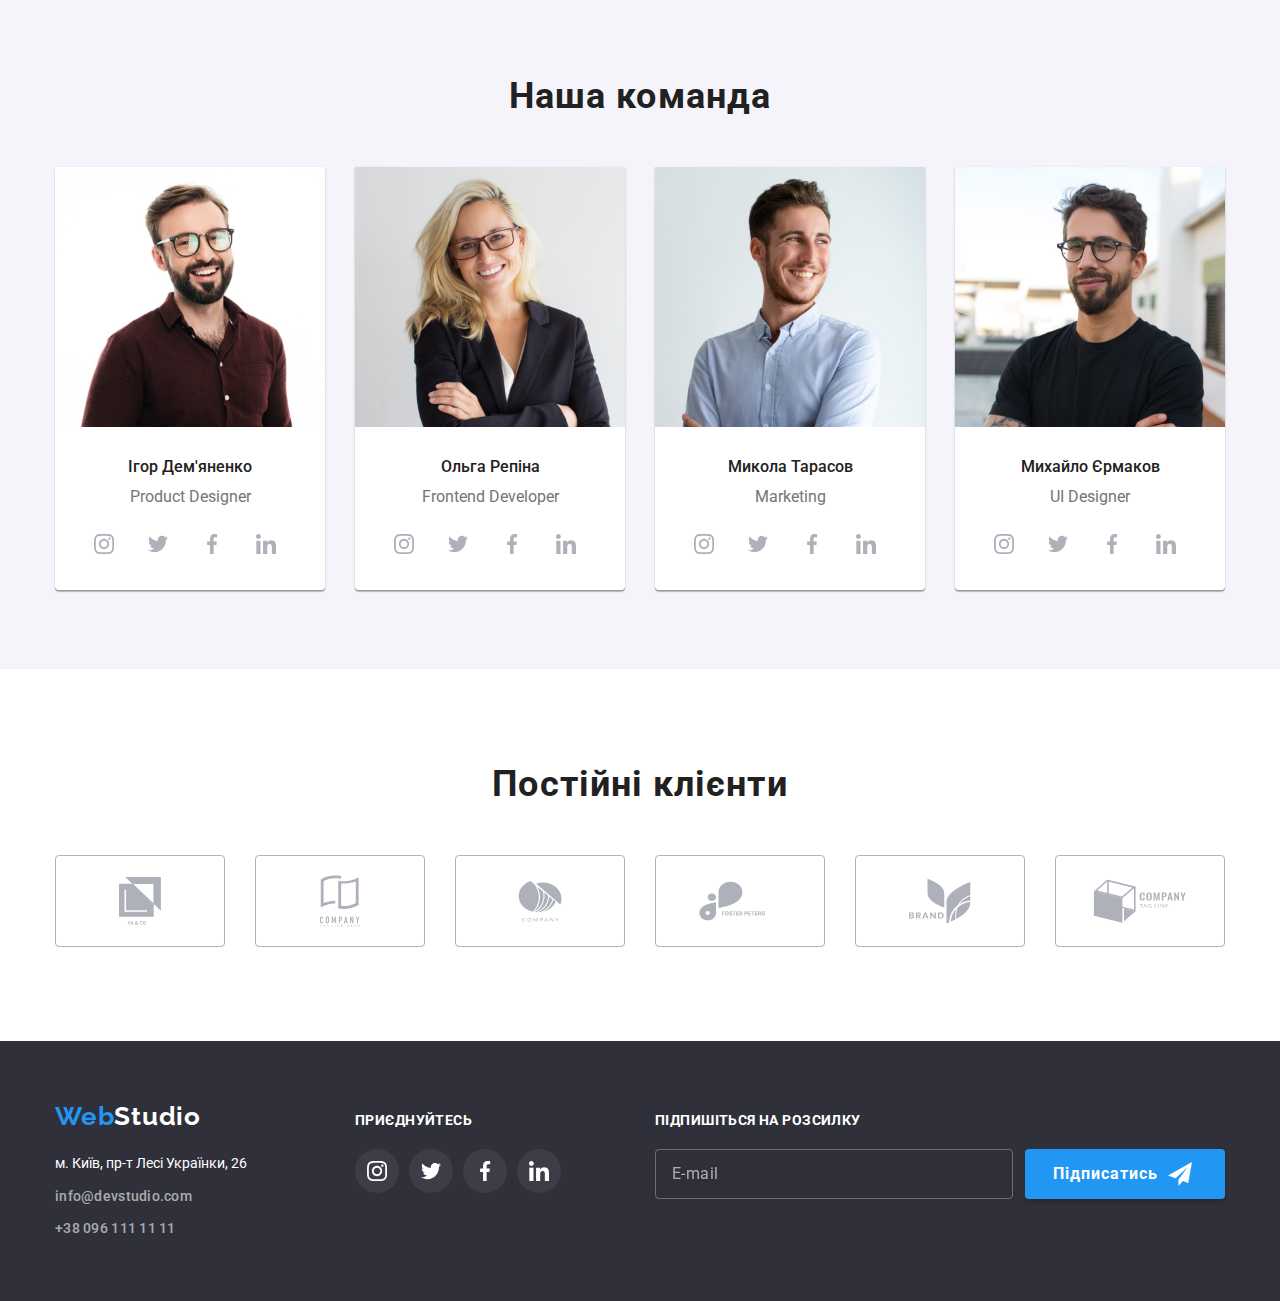
==== commit d9ea9fb6: "Зберігає зміни" ====
--- a/index.html
+++ b/index.html
@@ -190,6 +190,7 @@
           <ul class="work__list list">
             <li class="work__item">
               <img
+                srcset="./images/box1.jpg 1x, ./images/box1@2x.jpg 2x"
                 src="./images/box1.jpg"
                 alt="Box_1"
                 width="370"
@@ -199,6 +200,7 @@
             </li>
             <li class="work__item">
               <img
+                srcset="./images/box2.jpg 1x, ./images/box2@2x.jpg 2x"
                 src="./images/box2.jpg"
                 alt="Box_2"
                 width="370"
@@ -208,6 +210,7 @@
             </li>
             <li class="work__item">
               <img
+                srcset="./images/box3.jpg 1x, ./images/box3@2x.jpg 2x"
                 src="./images/box3.jpg"
                 alt="Box_3"
                 width="370"
@@ -223,12 +226,34 @@
           <h2 class="section__title">Наша команда</h2>
           <ul class="section-team__list list">
             <li class="section-team__item">
-              <img
+              <!-- <img
                 src="./images/photo1.jpg"
                 alt="Ihor_Demjanenko"
                 width="270"
                 class="section-team__photo"
-              />
+              /> -->
+              <picture>
+                <source
+                  media="(min-width: 1200px)"
+                  srcset="./images/photo1.jpg 1x, ./images/photo1@2x.jpg 2x"
+                />
+                <source
+                  media="(min-width: 768px)"
+                  srcset="
+                    ./images/photo1-tablet.jpg    1x,
+                    ./images/photo1-tablet@2x.jpg 2x
+                  "
+                />
+                <img
+                  srcset="
+                    ./images/photo1-mobile.jpg    1x,
+                    ./images/photo1-mobile@2x.jpg 2x
+                  "
+                  src="./images/photo1.jpg"
+                  alt="Ihor_Demjanenko"
+                  class="section-team__photo"
+                />
+              </picture>
               <div class="section-team__content">
                 <h3 class="section-team__title">Ігор Дем'яненко</h3>
                 <p class="section-team__profession">Product Designer</p>
@@ -286,12 +311,34 @@
               </div>
             </li>
             <li class="section-team__item">
-              <img
+              <!-- <img
                 src="./images/photo2.jpg"
                 alt="Olha_Repina"
                 width="270"
                 class="section-team__photo"
-              />
+              /> -->
+              <picture>
+                <source
+                  media="(min-width: 1200px)"
+                  srcset="./images/photo2.jpg 1x, ./images/photo2@2x.jpg 2x"
+                />
+                <source
+                  media="(min-width: 768px)"
+                  srcset="
+                    ./images/photo2-tablet.jpg    1x,
+                    ./images/photo2-tablet@2x.jpg 2x
+                  "
+                />
+                <img
+                  srcset="
+                    ./images/photo2-mobile.jpg    1x,
+                    ./images/photo2-mobile@2x.jpg 2x
+                  "
+                  src="./images/photo2.jpg"
+                  alt="Olha_Repina"
+                  class="section-team__photo"
+                />
+              </picture>
               <div class="section-team__content">
                 <h3 class="section-team__title">Ольга Репіна</h3>
                 <p class="section-team__profession">Frontend Developer</p>
@@ -348,12 +395,34 @@
               </div>
             </li>
             <li class="section-team__item">
-              <img
+              <!-- <img
                 src="./images/photo3.jpg"
                 alt="Mykola_Tarasov"
                 width="270"
                 class="section-team__photo"
-              />
+              /> -->
+              <picture>
+                <source
+                  media="(min-width: 1200px)"
+                  srcset="./images/photo3.jpg 1x, ./images/photo3@2x.jpg 2x"
+                />
+                <source
+                  media="(min-width: 768px)"
+                  srcset="
+                    ./images/photo3-tablet.jpg    1x,
+                    ./images/photo3-tablet@2x.jpg 2x
+                  "
+                />
+                <img
+                  srcset="
+                    ./images/photo3-mobile.jpg    1x,
+                    ./images/photo3-mobile@2x.jpg 2x
+                  "
+                  src="./images/photo3.jpg"
+                  alt="Mykola_Tarasov"
+                  class="section-team__photo"
+                />
+              </picture>
               <div class="section-team__content">
                 <h3 class="section-team__title">Микола Тарасов</h3>
                 <p class="section-team__profession">Marketing</p>
@@ -410,12 +479,34 @@
               </div>
             </li>
             <li class="section-team__item">
-              <img
+              <!-- <img
                 src="./images/photo4.jpg"
                 alt="Mychajlo_Jermakov"
                 width="270"
                 class="section-team__photo"
-              />
+              /> -->
+              <picture>
+                <source
+                  media="(min-width: 1200px)"
+                  srcset="./images/photo4.jpg 1x, ./images/photo4@2x.jpg 2x"
+                />
+                <source
+                  media="(min-width: 768px)"
+                  srcset="
+                    ./images/photo4-tablet.jpg    1x,
+                    ./images/photo4-tablet@2x.jpg 2x
+                  "
+                />
+                <img
+                  srcset="
+                    ./images/photo4-mobile.jpg    1x,
+                    ./images/photo4-mobile@2x.jpg 2x
+                  "
+                  src="./images/photo4.jpg"
+                  alt="Mychajlo_Jermakov"
+                  class="section-team__photo"
+                />
+              </picture>
               <div class="section-team__content">
                 <h3 class="section-team__title">Михайло Єрмаков</h3>
                 <p class="section-team__profession">UI Designer</p>
--- a/css/main.min.css
+++ b/css/main.min.css
@@ -1,2 +1,2 @@
-:root{--primary-text-color: #757575;--title-text-color: #212121;--icons-color: #afb1ba;--accent-color: #2196f3;--primary-background-color: #ffffff;--secondary-background-color: #f5f4fa;--logo-header-color: #000000}body{background-color:var(--primary-background-color);color:var(--primary-text-color);font-family:Roboto, sans-serif}img{display:block;width:100%;height:auto}h1,h2,h3,p,b{margin-top:0;margin-bottom:0}textarea{resize:none}.visually-hidden{position:absolute !important;clip:rect(1px 1px 1px 1px);clip:rect(1px, 1px, 1px, 1px);padding:0 !important;border:0 !important;height:1px !important;width:1px !important;overflow:hidden}.link{font-weight:500;font-size:14px;line-height:1.14;letter-spacing:0.02em;text-decoration:none;transition:color 250ms cubic-bezier(0.4, 0, 0.2, 1)}.list{padding:0;margin:0;list-style:none}.container{width:100%;padding-left:15px;padding-right:15px;margin-left:auto;margin-right:auto}@media screen and (min-width: 480px){.container{margin-left:auto;margin-right:auto;max-width:480px}}@media screen and (min-width: 768px){.container{max-width:768px}}@media screen and (min-width: 1200px){.container{max-width:1200px}}.logo{padding-top:16px;padding-bottom:16px;color:var(--accent-color);font-family:Raleway, sans-serif;text-decoration:none;font-weight:700;font-size:24px;line-height:1.17;letter-spacing:0.03em}@media screen and (min-width: 768px){.logo{padding-top:26px;padding-bottom:26px}}@media screen and (min-width: 1200px){.logo{padding-top:24px;padding-bottom:24px;font-size:26px;line-height:1.19}}.logo--secondary{padding-top:0;padding-bottom:0}.logo__studio{color:var(--logo-header-color)}.logo__studio-footer{color:var(--primary-background-color)}.page-header{border-bottom:1px solid #ececec}.page-header__main-nav{display:flex;align-items:center}.site-nav{display:none}@media screen and (min-width: 768px){.site-nav{display:flex;align-items:center}}.site-nav__list{display:flex;margin-left:88px}@media screen and (min-width: 1200px){.site-nav__list{margin-left:93px}}.site-nav__item{margin-left:50px}.site-nav__item:first-child{margin-left:0}.site-nav__link{display:block;padding-top:32px;padding-bottom:32px;color:var(--title-text-color)}.site-nav__link:hover,.site-nav__link:focus{color:var(--accent-color)}.site-nav__link-current{color:var(--accent-color);content:'';display:block;position:relative}.site-nav__link-current::after{position:absolute;display:flex;content:'';bottom:-1px;left:0;height:4px;width:100%;border:2px solid var(--accent-color);border-radius:2px;background-color:var(--accent-color)}.mobile-menu{position:fixed;top:0;left:100%;width:100%;max-height:100vh;padding:48px 40px;opacity:0;background-color:var(--primary-background-color);z-index:99}.mobile-menu.is-open{left:0;opacity:1}@media screen and (min-width: 768px){.mobile-menu{display:none}}.mobile-menu__list{margin-bottom:302px}.mobile-menu__item:not(:last-child){margin-bottom:32px}.mobile-menu__link{font-weight:500;font-size:40px;line-height:1.2;letter-spacing:0.02em;color:var(--title-text-color)}.mobile-menu__link:hover,.mobile-menu__link:focus{color:var(--accent-color)}.mobile-menu__contacts-list{margin-bottom:64px}.mobile-menu__contacts-list:not(:last-child){margin-bottom:32px}.mobile-menu__phone-link{font-weight:500;font-size:34px;line-height:1.8;letter-spacing:0.02em;color:var(--accent-color)}.mobile-menu__mail-link{font-weight:500;font-size:24px;line-height:1.2;letter-spacing:0.02em;color:var(--primary-text-color)}.menu-btn{position:absolute;display:inline-flex;margin:0;right:15px;padding:0;width:40px;height:40px;background-color:transparent;border:none;cursor:pointer;z-index:100;transition:color 250ms cubic-bezier(0.4, 0, 0.2, 1),opacity 250ms cubic-bezier(0.4, 0, 0.2, 1)}@media screen and (min-width: 768px){.menu-btn{display:none}}.menu-btn:hover,.menu-btn:focus{color:var(--accent-color)}.menu-btn__icon-menu{fill:currentColor}.is-open .menu-btn__icon-menu{display:none}.menu-btn__icon-close{display:none;fill:currentColor}.is-open .menu-btn__icon-close{display:block}.contacts-list{display:none}@media screen and (min-width: 768px){.contacts-list{display:flex;margin-left:auto;flex-direction:column;align-items:flex-end}}@media screen and (min-width: 1200px){.contacts-list{flex-direction:row;align-items:center}}.contacts-list__item{margin-bottom:10px}@media screen and (min-width: 1200px){.contacts-list__item{margin-left:30px}.contacts-list__item:first-child{margin-left:0}}.contacts-list__item:first-child{margin-left:0}.contacts-list__link{display:flex;color:var(--primary-text-color);font-size:12px;line-height:1.17}.contacts-list__link:hover,.contacts-list__link:focus{color:var(--accent-color)}@media screen and (min-width: 1200px){.contacts-list__link{font-size:14px;line-height:1.2}}.contacts-list__icons{display:inline-block;margin-right:8px;fill:currentColor}@media screen and (min-width: 1200px){.contacts-list__icons{margin-right:10px}}.contacts-list__icons--mail{width:14px;height:10px}@media screen and (min-width: 1200px){.contacts-list__icons--mail{width:16px;height:12px}}.contacts-list__icons--phone{width:10px;height:14px}@media screen and (min-width: 1200px){.contacts-list__icons--phone{width:10px;height:16px}}.hero{margin-left:auto;margin-right:auto;padding-top:118px;padding-bottom:118px;max-width:480px;min-height:400px;background-image:linear-gradient(rgba(47,48,58,0.4), rgba(47,48,58,0.4)),url(../images/img.jpg);background-color:#c4c4c4;text-align:center}@media screen and (min-width: 768px){.hero{max-width:768px;min-height:400px}}@media screen and (min-width: 1200px){.hero{padding-top:200px;padding-bottom:200px;max-width:1600px;min-height:600px}}.hero__text{width:360px;margin-left:auto;margin-right:auto;margin-top:0;margin-bottom:30px;font-weight:900;font-size:26px;line-height:1.62;letter-spacing:0.06em;text-transform:uppercase;color:var(--primary-background-color)}@media screen and (min-width: 1200px){.hero__text{width:696px;font-size:44px;line-height:1.36}}.button{padding:10px 32px;color:var(--primary-background-color);background-color:var(--accent-color);border:transparent;border-radius:4px;font-weight:700;font-size:16px;line-height:1.87;align-items:center;text-align:center;letter-spacing:0.06em;cursor:pointer}.button--footer-btn{display:flex;align-self:center;padding:10px 28px;width:200px;box-shadow:0px 4px 4px rgba(0,0,0,0.15)}.button--modal{display:block;margin-left:auto;margin-right:auto;box-shadow:0px 4px 4px rgba(0,0,0,0.15)}.social-networks{display:flex}.social-networks__link-menu{font-weight:500;font-size:18px;line-height:1.2;letter-spacing:0.02em;color:var(--accent-color)}.social-networks__menu-item{margin-right:20px}.social-networks__link{margin-right:10px}.social-networks__link:nth-child(4n){margin-right:0}.social-networks__link-background{display:flex;color:var(--primary-background-color);background-color:#ffffff10;border-radius:50%;width:44px;height:44px;justify-content:center;align-items:center;transition:background-color 250ms cubic-bezier(0.4, 0, 0.2, 1)}.social-networks__link-background:hover,.social-networks__link-background:focus{background-color:var(--accent-color)}.social-networks__link-icon{width:20px;height:20px;fill:currentColor}.social-networks__link-background--inverse{color:var(--icons-color);background-color:var(--primary-background-color);transition:color 250ms cubic-bezier(0.4, 0, 0.2, 1),background-color 250ms cubic-bezier(0.4, 0, 0.2, 1)}.social-networks__link-background--inverse:hover,.social-networks__link-background--inverse:focus{background-color:var(--accent-color);color:var(--primary-background-color)}.section{padding-top:60px;padding-bottom:60px}@media screen and (min-width: 1200px){.section{padding-top:94px;padding-bottom:94px}}.section__title{margin-top:0;margin-bottom:30px;font-size:28px;line-height:1.17;text-align:center;letter-spacing:0.03em;color:var(--title-text-color)}@media screen and (min-width: 1200px){.section__title{margin-bottom:50px;font-size:36px}}@media screen and (min-width: 768px){.features__list{display:flex;flex-wrap:wrap;margin:-15px}}@media screen and (min-width: 768px){.features__item{width:calc((100% - 2 * 30px) / 2);margin-bottom:30px;margin:15px}}@media screen and (min-width: 1200px){.features__item{width:calc((100% - 4 * 30px) / 4);margin-bottom:0}}@media screen and (max-width: 767px){.features__item:not(:last-child){margin-bottom:30px}}.features__item::before{display:block;margin-bottom:30px;content:'';height:120px;background-color:var(--secondary-background-color);background-size:70px 70px;background-repeat:no-repeat;background-position:center}.features__icon-antenna::before{background-image:url(../images/svg/antenna.svg)}.features__icon-clock::before{background-image:url(../images/svg/clock.svg)}.features__icon-diagram::before{background-image:url(../images/svg/diagram.svg)}.features__icon-astronaut::before{background-image:url(../images/svg/astronaut.svg)}.features__title{margin-top:0;margin-bottom:10px;font-weight:700;font-size:14px;line-height:1.14;text-transform:uppercase;color:var(--title-text-color)}@media screen and (max-width: 768px){.features__title{text-align:center}}.features__text{margin-top:0;font-size:14px;line-height:1.71}.work{padding-top:0}@media screen and (max-width: 1199px){.work{display:none}}.work__list{display:flex;margin:-15px}.work__item{margin-right:30px;width:calc((100% - 3 * 30px) / 3);margin:15px;position:relative}.work__image{display:block}.work__description{position:absolute;display:flex;justify-content:center;align-items:center;bottom:0;width:100%;min-height:70px;font-weight:700;font-size:14px;line-height:16px;letter-spacing:0.03em;text-transform:uppercase;color:var(--primary-background-color);background-color:rgba(47,48,58,0.8)}.section-team{background:var(--secondary-background-color);text-align:center}@media screen and (min-width: 768px){.section-team__list{display:flex;flex-wrap:wrap;margin:-15px}}.section-team__item{background-color:var(--primary-background-color);box-shadow:0px 1px 3px rgba(0,0,0,0.12),0px 1px 1px rgba(0,0,0,0.14),0px 2px 1px rgba(0,0,0,0.2);border-radius:0px 0px 4px 4px}@media screen and (min-width: 768px){.section-team__item{width:calc((100% - 2 * 30px) / 2);margin:15px}}@media screen and (min-width: 1200px){.section-team__item{width:calc((100% - 4 * 30px) / 4);margin-bottom:0}}@media screen and (max-width: 767px){.section-team__item:not(:last-child){margin-bottom:30px}}.section-team__content{padding-top:30px;padding-bottom:24px;display:flex;flex-direction:column;align-items:center}.section-team__title{margin-top:0;margin-bottom:10px;font-weight:500;font-size:16px;line-height:1.19;color:var(--title-text-color)}.section-team__profession{margin-top:0;margin-bottom:16px;font-size:16px;line-height:1.19;text-decoration:none;color:var(--primary-text-color)}.section-team__photo{display:block;margin-top:0;margin-bottom:0}.clients-list{display:flex;flex-wrap:wrap;margin:-15px}@media screen and (min-width: 1200px){.clients-list{flex-wrap:nowrap}}.clients-list__client{margin:15px;width:calc((100% - 2 * 30px) / 2)}.clients-list__link{display:flex;justify-content:center;align-items:center;background-color:var(--primary-background-color);fill:var(--icons-color);min-width:170px;height:92px;border:1px solid var(--icons-color);border-radius:4px;transition:fill 250ms cubic-bezier(0.4, 0, 0.2, 1),border-color 250ms cubic-bezier(0.4, 0, 0.2, 1)}.clients-list__link:hover,.clients-list__link:focus{fill:var(--accent-color);border-color:var(--accent-color)}.clients-list__icon{max-width:106px;max-height:60px;align-self:center}.footer{background:#2f303a;padding-top:60px;padding-bottom:60px}.footer__btn-icon{width:24px;height:24px;fill:var(--primary-background-color);margin-left:10px}@media screen and (min-width: 768px){.footer__container{display:flex;flex-wrap:wrap;justify-content:space-around}}@media screen and (min-width: 768px) and (min-width: 1200px){.footer__container{align-items:baseline;flex-wrap:nowrap}}.footer__blocks{text-align:center;margin-bottom:60px}@media screen and (min-width: 1200px){.footer__blocks{margin-bottom:0;margin-right:30px;width:270px;text-align:start}}@media screen and (min-width: 1200px){.footer__blocks:last-child{margin:0}}@media screen and (max-width: 1199px){.footer__blocks--secondary{display:flex;flex-direction:column;align-items:center}}.footer__text{font-style:normal;margin-top:20px}.footer__adress{margin-bottom:9px;font-size:14px;line-height:1.71;color:var(--primary-background-color)}.footer__mail{margin-bottom:9px}.footer__link{color:rgba(255,255,255,0.6);font-size:14px;line-height:1.71}.footer__link:hover,.footer__link:focus{color:var(--accent-color)}.footer__title{font-weight:700;font-size:14px;line-height:1.14;letter-spacing:0.03em;text-transform:uppercase;margin-bottom:20px;color:var(--primary-background-color)}@media screen and (max-width: 1199px){.footer__title{text-align:center}}.footer-form{display:flex}@media screen and (max-width: 1199px){.footer-form{flex-direction:column}}@media screen and (min-width: 1200px){.footer-form__subscribe{display:flex;flex-direction:column;width:570px;align-items:baseline}}.footer-form__field{margin-bottom:20px}@media screen and (min-width: 1200px){.footer-form__field{margin-right:12px;margin-bottom:0}}.footer-form__field--footer-form__input{width:100%;height:50px;background-color:transparent;color:var(--primary-background-color);border:1px solid rgba(255,255,255,0.3);box-sizing:border-box;filter:drop-shadow(0px 4px 4px rgba(0,0,0,0.15));border-radius:4px;padding-top:15px;padding-bottom:15px;padding-left:16px}.footer-form__field--footer-form__input::placeholder{font-size:16px;line-height:1.25;letter-spacing:0.03em;color:rgba(255,255,255,0.6)}@media screen and (min-width: 768px){.footer-form__field--footer-form__input{width:450px}}@media screen and (min-width: 1200px){.footer-form__field--footer-form__input{width:358px}}.filters-list{display:flex;flex-wrap:wrap;margin-bottom:40px}@media screen and (min-width: 768px){.filters-list{justify-content:center;margin-bottom:14px}}@media screen and (min-width: 1200px){.filters-list{margin-bottom:50px}}.filters-list__item{margin-right:8px}.filters-list__item:nth-child(5n){margin-right:0}@media screen and (max-width: 767px){.filters-list__item{margin-bottom:15px}}.filters-list__filter{min-width:none;display:inline-block;padding:6px 22px;font-weight:500;font-size:16px;line-height:1.62;text-align:center;color:var(--title-text-color);background-color:var(--secondary-background-color);border:transparent;border-radius:4px;cursor:pointer;transition:background-color 250ms cubic-bezier(0.4, 0, 0.2, 1),color 250ms cubic-bezier(0.4, 0, 0.2, 1),box-shadow 250ms cubic-bezier(0.4, 0, 0.2, 1)}.filters-list__filter:hover,.filters-list__filter:focus{color:var(--primary-background-color);background-color:var(--accent-color);box-shadow:0px 3px 1px rgba(0,0,0,0.1),0px 1px 2px rgba(0,0,0,0.08),0px 2px 2px rgba(0,0,0,0.12)}.filters-list__filter-current{color:var(--primary-background-color);background-color:var(--accent-color);box-shadow:0px 3px 1px rgba(0,0,0,0.1),0px 1px 2px rgba(0,0,0,0.08),0px 2px 2px rgba(0,0,0,0.12)}.projects-list{display:flex;flex-wrap:wrap}@media screen and (min-width: 1200px){.projects-list__item:nth-last-child(-n+3){margin-bottom:0}}@media screen and (max-width: 1199px){.projects-list__item:last-child{margin-bottom:0}}.projects-list__item{width:100%}@media screen and (min-width: 768px){.projects-list__item{width:calc((100% - 2 * 30px) / 2);margin:15px}}@media screen and (min-width: 1200px){.projects-list__item{width:calc((100% - 3 * 30px) / 3);margin:15px}}@media screen and (max-width: 767px){.projects-list__item:not(:last-child){margin-bottom:30px}}.projects-list__item-content{display:flex;border:1px solid #eeeeee;border-top:transparent;padding-top:20px;padding-bottom:20px;padding-left:24px;flex-direction:column}.projects-list__project-name{font-weight:700;font-size:18px;line-height:2;letter-spacing:0.06em;color:var(--title-text-color);margin-bottom:4px}.projects-list__description{font-size:16px;line-height:1.87;color:var(--primary-text-color)}@media screen and (min-width: 768px){.projects-list{flex-wrap:wrap;margin:-15px}}.project-card{text-decoration:none;display:block;transition:box-shadow 250ms cubic-bezier(0.4, 0, 0.2, 1)}.project-card:hover,.project-card:focus{box-shadow:0px 1px 1px rgba(0,0,0,0.12),0px 4px 4px rgba(0,0,0,0.06),1px 4px 6px rgba(0,0,0,0.16);opacity:0.9}.project-card__illustration{position:relative;overflow:hidden}.project-card__illustration:hover::before,.project-card__illustration:focus::before{opacity:0.9}.project-card__overlay{position:absolute;top:0;left:0;right:0;bottom:0;background-color:var(--accent-color);transform:translateY(100%);display:flex;opacity:0;justify-content:center;align-items:center;transition:opacity 250ms cubic-bezier(0.4, 0, 0.2, 1),transform 250ms cubic-bezier(0.4, 0, 0.2, 1)}.project-card:hover .overlay,.project-card:focus .overlay{opacity:0.9;transform:translateY(0)}.project-card__overlay-content{font-weight:400;font-size:18px;line-height:1.56;letter-spacing:0.03em;width:322px;height:168px;color:#ffffff}.project-card__img{display:block}.backdrop{position:fixed;top:0;left:0;width:100%;height:100%;background-color:rgba(0,0,0,0.2);opacity:1;transition:opacity 250ms cubic-bezier(0.4, 0, 0.2, 1),visibility 250ms cubic-bezier(0.4, 0, 0.2, 1)}.backdrop.is-hidden{opacity:0;pointer-events:none;visibility:hidden}.backdrop.is-hidden .modal{transform:scale(0.9) translate(-50%, -50%)}.modal{position:relative;max-height:100vh;overflow-y:auto;width:450px;height:609px;padding:40px;background-color:var(--primary-background-color);display:flex;justify-content:flex-end;align-items:flex-start;position:absolute;top:50%;left:50%;transform:translate(-50%, -50%) scale(1);transition:transform 250ms cubic-bezier(0.4, 0, 0.2, 1)}@media screen and (min-width: 1200px){.modal{width:528px;height:581px}}.close{position:absolute;display:flex;justify-content:center;align-items:center;border-radius:50%;border:1px solid rgba(0,0,0,0.1);top:8px;right:8px;width:30px;height:30px;color:var(--logo-header-color);background-color:var(--primary-background-color);transition:color 250ms cubic-bezier(0.4, 0, 0.2, 1)}.close:hover,.close:focus{color:var(--accent-color);cursor:pointer}.close__cross{display:flex;width:18px;height:18px;fill:currentColor}.modal-form{margin-left:auto;margin-right:auto}.modal-form__title{display:flex;margin-bottom:12px;justify-content:center;font-weight:700;font-size:20px;line-height:1.15;letter-spacing:0.03em;text-align:center;color:var(--title-text-color)}@media screen and (min-width: 1200px){.modal-form__title{line-height:1.5}}.modal-form__field{position:relative;margin-bottom:10px;display:flex;flex-direction:column-reverse;transition:color 250ms cubic-bezier(0.4, 0, 0.2, 1)}.modal-form__field--check{display:flex;flex-direction:row;align-items:center;margin-bottom:30px}.modal-form__label{margin-bottom:4px;font-size:12px;line-height:1.2;letter-spacing:0.01em;cursor:pointer;transition:color 250ms cubic-bezier(0.4, 0, 0.2, 1)}.modal-form__label-check{display:flex;align-items:center;font-size:12px;line-height:1.17;letter-spacing:0.03em}.modal-form__label-check::before{content:'';display:inline-block;width:16px;height:16px;margin-right:7px;border:1px solid var(--logo-header-color);border-radius:2px;box-shadow:0px 4px 4px rgba(0,0,0,0.25)}@media screen and (min-width: 1200px){.modal-form__label-check{margin-left:14px;font-size:14px;line-height:1.71}}.modal-form__check-link{color:var(--accent-color);text-decoration:underline;margin-left:4px}.modal-form__checkbox:checked+.modal-form__label-check::before{background-image:url(../images/checked-modal.svg);background-repeat:no-repeat;background-position:center;background-size:contain;background-color:var(--accent-color);background-origin:border-box;border-color:transparent;border-radius:2 px}.modal-form__input{margin:0;padding:0;height:40px;padding-left:42px;transition:color 250ms cubic-bezier(0.4, 0, 0.2, 1),outline-color 250ms cubic-bezier(0.4, 0, 0.2, 1);border:1px solid rgba(33,33,33,0.2);box-sizing:border-box;border-radius:4px}.modal-form__input:hover,.modal-form__input:focus{cursor:pointer}.modal-form__input:focus{outline-color:var(--accent-color)}.modal-form__input:focus+.modal-form__label{color:var(--accent-color)}.modal-form__textarea{height:120px;border:1px solid rgba(33,33,33,0.2);box-sizing:border-box;border-radius:4px;transition:outline-color 250ms cubic-bezier(0.4, 0, 0.2, 1)}.modal-form__textarea:focus,.modal-form__textarea:hover{outline-color:var(--accent-color);outline-width:1px;cursor:pointer}.modal-form__textarea:focus+.modal-form__label{color:var(--accent-color)}.modal-form__textarea::placeholder{font-size:12px;line-height:1.2;letter-spacing:0.01em;color:rgba(117,117,117,0.5)}.modal-form__icon{position:absolute;top:50%;left:12px;display:inline-block;width:18px;height:18px;color:var(--title-text-color);transition:color 250ms cubic-bezier(0.4, 0, 0.2, 1)}.modal-form__input:focus ~ .modal-form__icon{color:var(--accent-color);fill:currentColor}
+:root{--primary-text-color: #757575;--title-text-color: #212121;--border-color: #33212121;--icons-color: #afb1ba;--accent-color: #2196f3;--primary-background-color: #ffffff;--secondary-background-color: #f5f4fa;--logo-header-color: #000000}body{background-color:var(--primary-background-color);color:var(--primary-text-color);font-family:Roboto, sans-serif}img{display:block;max-width:100%;height:auto}h1,h2,h3,p,b{margin-top:0;margin-bottom:0}textarea{resize:none}.visually-hidden{position:absolute !important;clip:rect(1px 1px 1px 1px);clip:rect(1px, 1px, 1px, 1px);padding:0 !important;border:0 !important;height:1px !important;width:1px !important;overflow:hidden}.link{font-weight:500;font-size:14px;line-height:1.14;letter-spacing:0.02em;text-decoration:none;transition:color 250ms cubic-bezier(0.4, 0, 0.2, 1)}.list{padding:0;margin:0;list-style:none}.container{width:100%;padding-left:15px;padding-right:15px;margin-left:auto;margin-right:auto}@media screen and (min-width: 480px){.container{margin-left:auto;margin-right:auto;max-width:480px}}@media screen and (min-width: 768px){.container{max-width:768px}}@media screen and (min-width: 1200px){.container{max-width:1200px}}.logo{padding-top:16px;padding-bottom:16px;color:var(--accent-color);font-family:Raleway, sans-serif;text-decoration:none;font-weight:700;font-size:24px;line-height:1.17;letter-spacing:0.03em}@media screen and (min-width: 768px){.logo{padding-top:26px;padding-bottom:26px}}@media screen and (min-width: 1200px){.logo{padding-top:24px;padding-bottom:24px;font-size:26px;line-height:1.19}}.logo--secondary{padding-top:0;padding-bottom:0}.logo__studio{color:var(--logo-header-color)}.logo__studio-footer{color:var(--primary-background-color)}.page-header{border-bottom:1px solid #ececec}.page-header__main-nav{display:flex;align-items:center}.site-nav{display:none}@media screen and (min-width: 768px){.site-nav{display:flex;align-items:center}}.site-nav__list{display:flex;margin-left:88px}@media screen and (min-width: 1200px){.site-nav__list{margin-left:93px}}.site-nav__item{margin-left:50px}.site-nav__item:first-child{margin-left:0}.site-nav__link{display:block;padding-top:32px;padding-bottom:32px;color:var(--title-text-color)}.site-nav__link:hover,.site-nav__link:focus{color:var(--accent-color)}.site-nav__link-current{color:var(--accent-color);content:'';display:block;position:relative}.site-nav__link-current::after{position:absolute;display:flex;content:'';bottom:-1px;left:0;height:4px;width:100%;border:2px solid var(--accent-color);border-radius:2px;background-color:var(--accent-color)}.mobile-menu{position:fixed;top:0;left:100%;width:100%;max-height:100vh;padding:48px 40px;opacity:0;background-color:var(--primary-background-color);z-index:99}.mobile-menu.is-open{left:0;opacity:1}@media screen and (min-width: 768px){.mobile-menu{display:none}}.mobile-menu__list{margin-bottom:302px}.mobile-menu__item:not(:last-child){margin-bottom:32px}.mobile-menu__link{font-weight:500;font-size:40px;line-height:1.2;letter-spacing:0.02em;color:var(--title-text-color)}.mobile-menu__link:hover,.mobile-menu__link:focus{color:var(--accent-color)}.mobile-menu__contacts-list{margin-bottom:64px}.mobile-menu__contacts-list:not(:last-child){margin-bottom:32px}.mobile-menu__phone-link{font-weight:500;font-size:34px;line-height:1.8;letter-spacing:0.02em;color:var(--accent-color)}.mobile-menu__mail-link{font-weight:500;font-size:24px;line-height:1.2;letter-spacing:0.02em;color:var(--primary-text-color)}.menu-btn{position:fixed;display:inline-flex;margin:0;right:15px;padding:0;width:40px;height:40px;background-color:transparent;border:none;cursor:pointer;z-index:100;transition:color 250ms cubic-bezier(0.4, 0, 0.2, 1),opacity 250ms cubic-bezier(0.4, 0, 0.2, 1)}@media screen and (min-width: 768px){.menu-btn{display:none}}.menu-btn:hover,.menu-btn:focus{color:var(--accent-color)}.menu-btn__icon-menu{fill:currentColor}.is-open .menu-btn__icon-menu{display:none}.menu-btn__icon-close{display:none;fill:currentColor}.is-open .menu-btn__icon-close{display:block}.contacts-list{display:none}@media screen and (min-width: 768px){.contacts-list{display:flex;margin-left:auto;flex-direction:column;align-items:flex-start}}@media screen and (min-width: 1200px){.contacts-list{flex-direction:row;align-items:end;padding-top:14px}}.contacts-list__item{margin-bottom:10px}@media screen and (min-width: 1200px){.contacts-list__item{margin-left:30px}.contacts-list__item:first-child{margin-left:0}}.contacts-list__item:first-child{margin-left:0}.contacts-list__link{display:flex;color:var(--primary-text-color);font-size:12px;line-height:1.17}.contacts-list__link:hover,.contacts-list__link:focus{color:var(--accent-color)}@media screen and (min-width: 1200px){.contacts-list__link{font-size:14px;line-height:1.2}}.contacts-list__icons{display:inline-block;margin-right:8px;fill:currentColor}@media screen and (min-width: 1200px){.contacts-list__icons{margin-right:10px}}.contacts-list__icons--mail{width:14px;height:10px}@media screen and (min-width: 1200px){.contacts-list__icons--mail{width:16px;height:12px}}.contacts-list__icons--phone{width:10px;height:14px}@media screen and (min-width: 1200px){.contacts-list__icons--phone{width:10px;height:16px}}.hero{margin-left:auto;margin-right:auto;padding-top:118px;padding-bottom:118px;background-color:#c4c4c4;background-position:center;background-repeat:no-repeat;background-size:cover;text-align:center}@media screen and (max-width: 479px){.hero{background-image:linear-gradient(rgba(47,48,58,0.4), rgba(47,48,58,0.4)),url(../images/hero-mobile.jpg)}}@media (min-resolution: 2dppx){.hero{background-image:linear-gradient(rgba(47,48,58,0.4), rgba(47,48,58,0.4)),url(../images/hero-mobile@2x.jpg)}}@media screen and (min-width: 480px){.hero{background-image:linear-gradient(rgba(47,48,58,0.4), rgba(47,48,58,0.4)),url(../images/hero-tablet.jpg)}}@media screen and (min-width: 480px) and (min-resolution: 2dppx){.hero{background-image:linear-gradient(rgba(47,48,58,0.4), rgba(47,48,58,0.4)),url(../images/hero-tablet@2x.jpg)}}@media screen and (min-width: 768px){.hero{background-image:linear-gradient(rgba(47,48,58,0.4), rgba(47,48,58,0.4)),url(../images/hero.jpg)}}@media screen and (min-width: 768px) and (min-resolution: 2dppx){.hero{background-image:linear-gradient(rgba(47,48,58,0.4), rgba(47,48,58,0.4)),url(../images/hero@2x.jpg)}}@media screen and (min-width: 1200px){.hero{padding-top:200px;padding-bottom:200px}}.hero__text{width:360px;margin-left:auto;margin-right:auto;margin-top:0;margin-bottom:30px;font-weight:900;font-size:26px;line-height:1.62;letter-spacing:0.06em;text-transform:uppercase;color:var(--primary-background-color)}@media screen and (max-width: 379px){.hero__text{width:100%}}@media screen and (min-width: 1200px){.hero__text{width:696px;font-size:44px;line-height:1.36}}.button{padding:10px 32px;color:var(--primary-background-color);background-color:var(--accent-color);border:transparent;border-radius:4px;font-weight:700;font-size:16px;line-height:1.87;align-items:center;text-align:center;letter-spacing:0.06em;cursor:pointer}.button--footer-btn{display:flex;align-self:center;padding:10px 28px;width:200px;box-shadow:0px 4px 4px rgba(0,0,0,0.15)}.button--modal{display:block;margin-left:auto;margin-right:auto;box-shadow:0px 4px 4px rgba(0,0,0,0.15)}.social-networks{display:flex}.social-networks__link{margin-right:10px}.social-networks__link-menu{font-weight:500;font-size:18px;line-height:1.2;letter-spacing:0.02em;color:var(--accent-color)}.social-networks__menu-item:not(:last-child){padding-right:10px;border-right:1px solid var(--border-color)}.social-networks__menu-item:not(:first-child){margin-left:10px}.social-networks__link-background{display:flex;color:var(--primary-background-color);background-color:#ffffff10;border-radius:50%;width:44px;height:44px;justify-content:center;align-items:center;transition:background-color 250ms cubic-bezier(0.4, 0, 0.2, 1)}.social-networks__link-background:hover,.social-networks__link-background:focus{background-color:var(--accent-color)}.social-networks__link-icon{width:20px;height:20px;fill:currentColor}.social-networks__link-background--inverse{color:var(--icons-color);background-color:var(--primary-background-color);transition:color 250ms cubic-bezier(0.4, 0, 0.2, 1),background-color 250ms cubic-bezier(0.4, 0, 0.2, 1)}.social-networks__link-background--inverse:hover,.social-networks__link-background--inverse:focus{background-color:var(--accent-color);color:var(--primary-background-color)}.section{padding-top:60px;padding-bottom:60px}@media screen and (min-width: 1200px){.section{padding-top:94px;padding-bottom:94px}}.section__title{margin-top:0;margin-bottom:30px;font-size:28px;line-height:1.17;text-align:center;letter-spacing:0.03em;color:var(--title-text-color)}@media screen and (min-width: 1200px){.section__title{margin-bottom:50px;font-size:36px}}@media screen and (min-width: 768px){.features__list{display:flex;flex-wrap:wrap;margin:-15px}}@media screen and (min-width: 768px){.features__item{width:calc((100% - 2 * 30px) / 2);margin-bottom:30px;margin:15px}}@media screen and (min-width: 1200px){.features__item{width:calc((100% - 4 * 30px) / 4);margin-bottom:0}}@media screen and (max-width: 767px){.features__item:not(:last-child){margin-bottom:30px}}.features__item::before{display:block;margin-bottom:30px;content:'';height:120px;background-color:var(--secondary-background-color);background-size:70px 70px;background-repeat:no-repeat;background-position:center}.features__icon-antenna::before{background-image:url(../images/svg/antenna.svg)}.features__icon-clock::before{background-image:url(../images/svg/clock.svg)}.features__icon-diagram::before{background-image:url(../images/svg/diagram.svg)}.features__icon-astronaut::before{background-image:url(../images/svg/astronaut.svg)}.features__title{margin-top:0;margin-bottom:10px;font-weight:700;font-size:14px;line-height:1.14;text-transform:uppercase;color:var(--title-text-color)}@media screen and (max-width: 768px){.features__title{text-align:center}}.features__text{margin-top:0;font-size:14px;line-height:1.71}.work{padding-top:0}@media screen and (max-width: 1199px){.work{display:none}}.work__list{display:flex;margin:-15px}.work__item{margin-right:30px;width:calc((100% - 3 * 30px) / 3);margin:15px;position:relative}.work__description{position:absolute;display:flex;justify-content:center;align-items:center;bottom:0;width:100%;min-height:70px;font-weight:700;font-size:14px;line-height:16px;letter-spacing:0.03em;text-transform:uppercase;color:var(--primary-background-color);background-color:rgba(47,48,58,0.8)}.section-team{background:var(--secondary-background-color);text-align:center}@media screen and (min-width: 768px){.section-team__list{display:flex;flex-wrap:wrap;margin:-15px}}.section-team__item{background-color:var(--primary-background-color);box-shadow:0px 1px 3px rgba(0,0,0,0.12),0px 1px 1px rgba(0,0,0,0.14),0px 2px 1px rgba(0,0,0,0.2);border-radius:0px 0px 4px 4px}@media screen and (min-width: 768px){.section-team__item{width:calc((100% - 2 * 30px) / 2);margin:15px}}@media screen and (min-width: 1200px){.section-team__item{width:calc((100% - 4 * 30px) / 4);margin-bottom:0}}@media screen and (max-width: 767px){.section-team__item:not(:last-child){margin-bottom:30px}}.section-team__content{padding-top:30px;padding-bottom:24px;display:flex;flex-direction:column;align-items:center}.section-team__title{margin-top:0;margin-bottom:10px;font-weight:500;font-size:16px;line-height:1.19;color:var(--title-text-color)}.section-team__profession{margin-top:0;margin-bottom:16px;font-size:16px;line-height:1.19;text-decoration:none;color:var(--primary-text-color)}.section-team__photo{display:block;margin-top:0;margin-bottom:0}.clients-list{display:flex;flex-wrap:wrap;margin:-15px}@media screen and (min-width: 1200px){.clients-list{flex-wrap:nowrap}}.clients-list__client{margin:15px;width:calc((100% - 2 * 30px) / 2)}.clients-list__link{display:flex;justify-content:center;align-items:center;background-color:var(--primary-background-color);fill:var(--icons-color);height:92px;border:1px solid var(--icons-color);border-radius:4px;transition:fill 250ms cubic-bezier(0.4, 0, 0.2, 1),border-color 250ms cubic-bezier(0.4, 0, 0.2, 1)}.clients-list__link:hover,.clients-list__link:focus{fill:var(--accent-color);border-color:var(--accent-color)}.clients-list__icon{max-width:106px;max-height:60px;align-self:center}.footer{background:#2f303a;padding-top:60px;padding-bottom:60px}.footer__btn-icon{width:24px;height:24px;fill:var(--primary-background-color);margin-left:10px}@media screen and (min-width: 768px){.footer__container{display:flex;flex-wrap:wrap;justify-content:space-around}}@media screen and (min-width: 768px) and (min-width: 1200px){.footer__container{align-items:baseline;flex-wrap:nowrap}}.footer__blocks{text-align:center;margin-bottom:60px}@media screen and (min-width: 1200px){.footer__blocks{margin-bottom:0;margin-right:30px;width:270px;text-align:start}}@media screen and (min-width: 1200px){.footer__blocks:last-child{margin:0}}@media screen and (max-width: 1199px){.footer__blocks--secondary{display:flex;flex-direction:column;align-items:center}}.footer__text{font-style:normal;margin-top:20px}.footer__adress{margin-bottom:9px;font-size:14px;line-height:1.71;color:var(--primary-background-color)}.footer__mail{margin-bottom:9px}.footer__link{color:rgba(255,255,255,0.6);font-size:14px;line-height:1.71}.footer__link:hover,.footer__link:focus{color:var(--accent-color)}.footer__title{font-weight:700;font-size:14px;line-height:1.14;letter-spacing:0.03em;text-transform:uppercase;margin-bottom:20px;color:var(--primary-background-color)}@media screen and (max-width: 1199px){.footer__title{text-align:center}}.footer-form{display:flex}@media screen and (max-width: 1199px){.footer-form{flex-direction:column}}@media screen and (min-width: 1200px){.footer-form__subscribe{display:flex;flex-direction:column;width:570px;align-items:baseline}}.footer-form__field{margin-bottom:20px}@media screen and (min-width: 1200px){.footer-form__field{margin-right:12px;margin-bottom:0}}.footer-form__field--footer-form__input{width:100%;height:50px;background-color:transparent;color:var(--primary-background-color);border:1px solid rgba(255,255,255,0.3);box-sizing:border-box;filter:drop-shadow(0px 4px 4px rgba(0,0,0,0.15));border-radius:4px;padding-top:15px;padding-bottom:15px;padding-left:16px}.footer-form__field--footer-form__input::placeholder{font-size:16px;line-height:1.25;letter-spacing:0.03em;color:rgba(255,255,255,0.6)}@media screen and (min-width: 768px){.footer-form__field--footer-form__input{width:450px}}@media screen and (min-width: 1200px){.footer-form__field--footer-form__input{width:358px}}.filters-list{display:flex;flex-wrap:wrap;margin-bottom:40px}@media screen and (min-width: 768px){.filters-list{justify-content:center;margin-bottom:14px}}@media screen and (min-width: 1200px){.filters-list{margin-bottom:50px}}.filters-list__item{margin-right:8px}.filters-list__item:nth-child(5n){margin-right:0}@media screen and (max-width: 767px){.filters-list__item{margin-bottom:15px}}.filters-list__filter{min-width:none;display:inline-block;padding:6px 22px;font-weight:500;font-size:16px;line-height:1.62;text-align:center;color:var(--title-text-color);background-color:var(--secondary-background-color);border:transparent;border-radius:4px;cursor:pointer;transition:background-color 250ms cubic-bezier(0.4, 0, 0.2, 1),color 250ms cubic-bezier(0.4, 0, 0.2, 1),box-shadow 250ms cubic-bezier(0.4, 0, 0.2, 1)}.filters-list__filter:hover,.filters-list__filter:focus{color:var(--primary-background-color);background-color:var(--accent-color);box-shadow:0px 3px 1px rgba(0,0,0,0.1),0px 1px 2px rgba(0,0,0,0.08),0px 2px 2px rgba(0,0,0,0.12)}.filters-list__filter-current{color:var(--primary-background-color);background-color:var(--accent-color);box-shadow:0px 3px 1px rgba(0,0,0,0.1),0px 1px 2px rgba(0,0,0,0.08),0px 2px 2px rgba(0,0,0,0.12)}.projects-list{display:flex;flex-wrap:wrap}@media screen and (min-width: 1200px){.projects-list__item:nth-last-child(-n+3){margin-bottom:0}}@media screen and (max-width: 1199px){.projects-list__item:last-child{margin-bottom:0}}.projects-list__item{width:100%}@media screen and (min-width: 768px){.projects-list__item{width:calc((100% - 2 * 30px) / 2);margin:15px}}@media screen and (min-width: 1200px){.projects-list__item{width:calc((100% - 3 * 30px) / 3);margin:15px}}@media screen and (max-width: 767px){.projects-list__item:not(:last-child){margin-bottom:30px}}.projects-list__item-content{display:flex;border:1px solid #eeeeee;border-top:transparent;padding-top:20px;padding-bottom:20px;padding-left:24px;flex-direction:column}.projects-list__project-name{font-weight:700;font-size:18px;line-height:2;letter-spacing:0.06em;color:var(--title-text-color);margin-bottom:4px}.projects-list__description{font-size:16px;line-height:1.87;color:var(--primary-text-color)}@media screen and (min-width: 768px){.projects-list{flex-wrap:wrap;margin:-15px}}.project-card{text-decoration:none;display:block;transition:box-shadow 250ms cubic-bezier(0.4, 0, 0.2, 1)}.project-card:hover,.project-card:focus{box-shadow:0px 1px 1px rgba(0,0,0,0.12),0px 4px 4px rgba(0,0,0,0.06),1px 4px 6px rgba(0,0,0,0.16);opacity:0.9}.project-card__illustration{position:relative;overflow:hidden}.project-card__illustration:hover::before,.project-card__illustration:focus::before{opacity:0.9}.project-card__overlay{position:absolute;top:0;left:0;right:0;bottom:0;background-color:var(--accent-color);transform:translateY(100%);display:flex;opacity:0;justify-content:center;align-items:center;transition:opacity 250ms cubic-bezier(0.4, 0, 0.2, 1),transform 250ms cubic-bezier(0.4, 0, 0.2, 1)}.project-card:hover .overlay,.project-card:focus .overlay{opacity:0.9;transform:translateY(0)}.project-card__overlay-content{font-weight:400;font-size:18px;line-height:1.56;letter-spacing:0.03em;width:322px;height:168px;color:#ffffff}.backdrop{position:fixed;top:0;left:0;width:100%;height:100%;background-color:rgba(0,0,0,0.2);opacity:1;transition:opacity 250ms cubic-bezier(0.4, 0, 0.2, 1),visibility 250ms cubic-bezier(0.4, 0, 0.2, 1)}.backdrop.is-hidden{opacity:0;pointer-events:none;visibility:hidden}.backdrop.is-hidden .modal{transform:scale(0.9) translate(-50%, -50%)}.modal{position:relative;max-height:100vh;overflow-y:auto;width:450px;height:609px;padding:40px;background-color:var(--primary-background-color);display:flex;justify-content:flex-end;align-items:flex-start;position:absolute;top:50%;left:50%;transform:translate(-50%, -50%) scale(1);transition:transform 250ms cubic-bezier(0.4, 0, 0.2, 1)}@media screen and (min-width: 1200px){.modal{width:528px;height:581px}}.close{position:absolute;display:flex;justify-content:center;align-items:center;border-radius:50%;border:1px solid rgba(0,0,0,0.1);top:8px;right:8px;width:30px;height:30px;color:var(--logo-header-color);background-color:var(--primary-background-color);transition:color 250ms cubic-bezier(0.4, 0, 0.2, 1)}.close:hover,.close:focus{color:var(--accent-color);cursor:pointer}.close__cross{display:flex;width:18px;height:18px;fill:currentColor}.modal-form{margin-left:auto;margin-right:auto}.modal-form__title{display:flex;margin-bottom:12px;justify-content:center;font-weight:700;font-size:20px;line-height:1.15;letter-spacing:0.03em;text-align:center;color:var(--title-text-color)}@media screen and (min-width: 1200px){.modal-form__title{line-height:1.5}}.modal-form__field{position:relative;margin-bottom:10px;display:flex;flex-direction:column-reverse;transition:color 250ms cubic-bezier(0.4, 0, 0.2, 1)}.modal-form__field--check{display:flex;flex-direction:row;align-items:center;margin-bottom:30px}.modal-form__label{margin-bottom:4px;font-size:12px;line-height:1.2;letter-spacing:0.01em;cursor:pointer;transition:color 250ms cubic-bezier(0.4, 0, 0.2, 1)}.modal-form__label-check{display:flex;align-items:center;font-size:12px;line-height:1.17;letter-spacing:0.03em}.modal-form__label-check::before{content:'';display:inline-block;width:16px;height:16px;margin-right:7px;border:1px solid var(--logo-header-color);border-radius:2px;box-shadow:0px 4px 4px rgba(0,0,0,0.25)}@media screen and (min-width: 1200px){.modal-form__label-check{margin-left:14px;font-size:14px;line-height:1.71}}.modal-form__check-link{color:var(--accent-color);text-decoration:underline;margin-left:4px}.modal-form__checkbox:checked+.modal-form__label-check::before{background-image:url(../images/checked-modal.svg);background-repeat:no-repeat;background-position:center;background-size:contain;background-color:var(--accent-color);background-origin:border-box;border-color:transparent;border-radius:2 px}.modal-form__input{margin:0;padding:0;height:40px;padding-left:42px;transition:color 250ms cubic-bezier(0.4, 0, 0.2, 1),outline-color 250ms cubic-bezier(0.4, 0, 0.2, 1);border:1px solid var(--border-color);box-sizing:border-box;border-radius:4px}.modal-form__input:hover,.modal-form__input:focus{cursor:pointer}.modal-form__input:focus{outline-color:var(--accent-color)}.modal-form__input:focus+.modal-form__label{color:var(--accent-color)}.modal-form__textarea{height:120px;border:1px solid var(--border-color);box-sizing:border-box;border-radius:4px;transition:outline-color 250ms cubic-bezier(0.4, 0, 0.2, 1)}.modal-form__textarea:focus,.modal-form__textarea:hover{outline-color:var(--accent-color);outline-width:1px;cursor:pointer}.modal-form__textarea:focus+.modal-form__label{color:var(--accent-color)}.modal-form__textarea::placeholder{font-size:12px;line-height:1.2;letter-spacing:0.01em;color:rgba(117,117,117,0.5)}.modal-form__icon{position:absolute;top:50%;left:12px;display:inline-block;width:18px;height:18px;color:var(--title-text-color);transition:color 250ms cubic-bezier(0.4, 0, 0.2, 1)}.modal-form__input:focus ~ .modal-form__icon{color:var(--accent-color);fill:currentColor}
 /*# sourceMappingURL=main.min.css.map */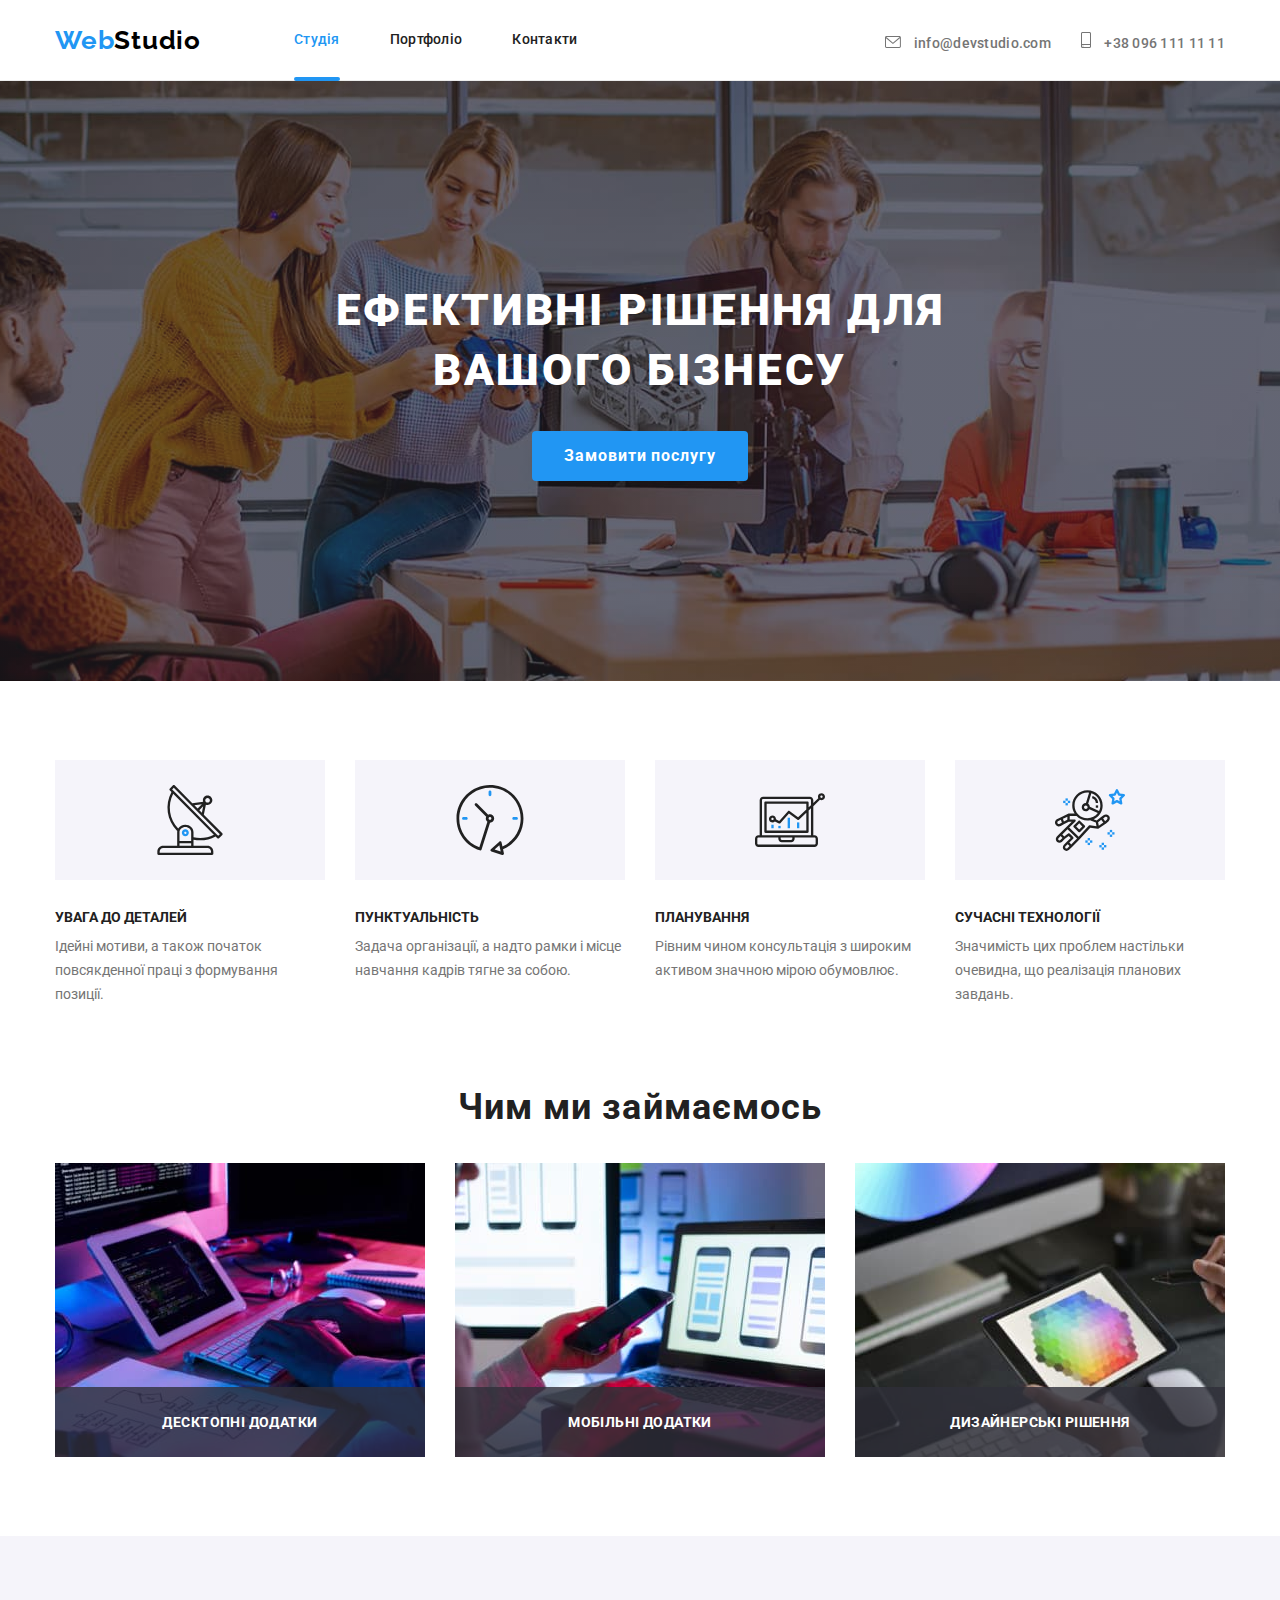
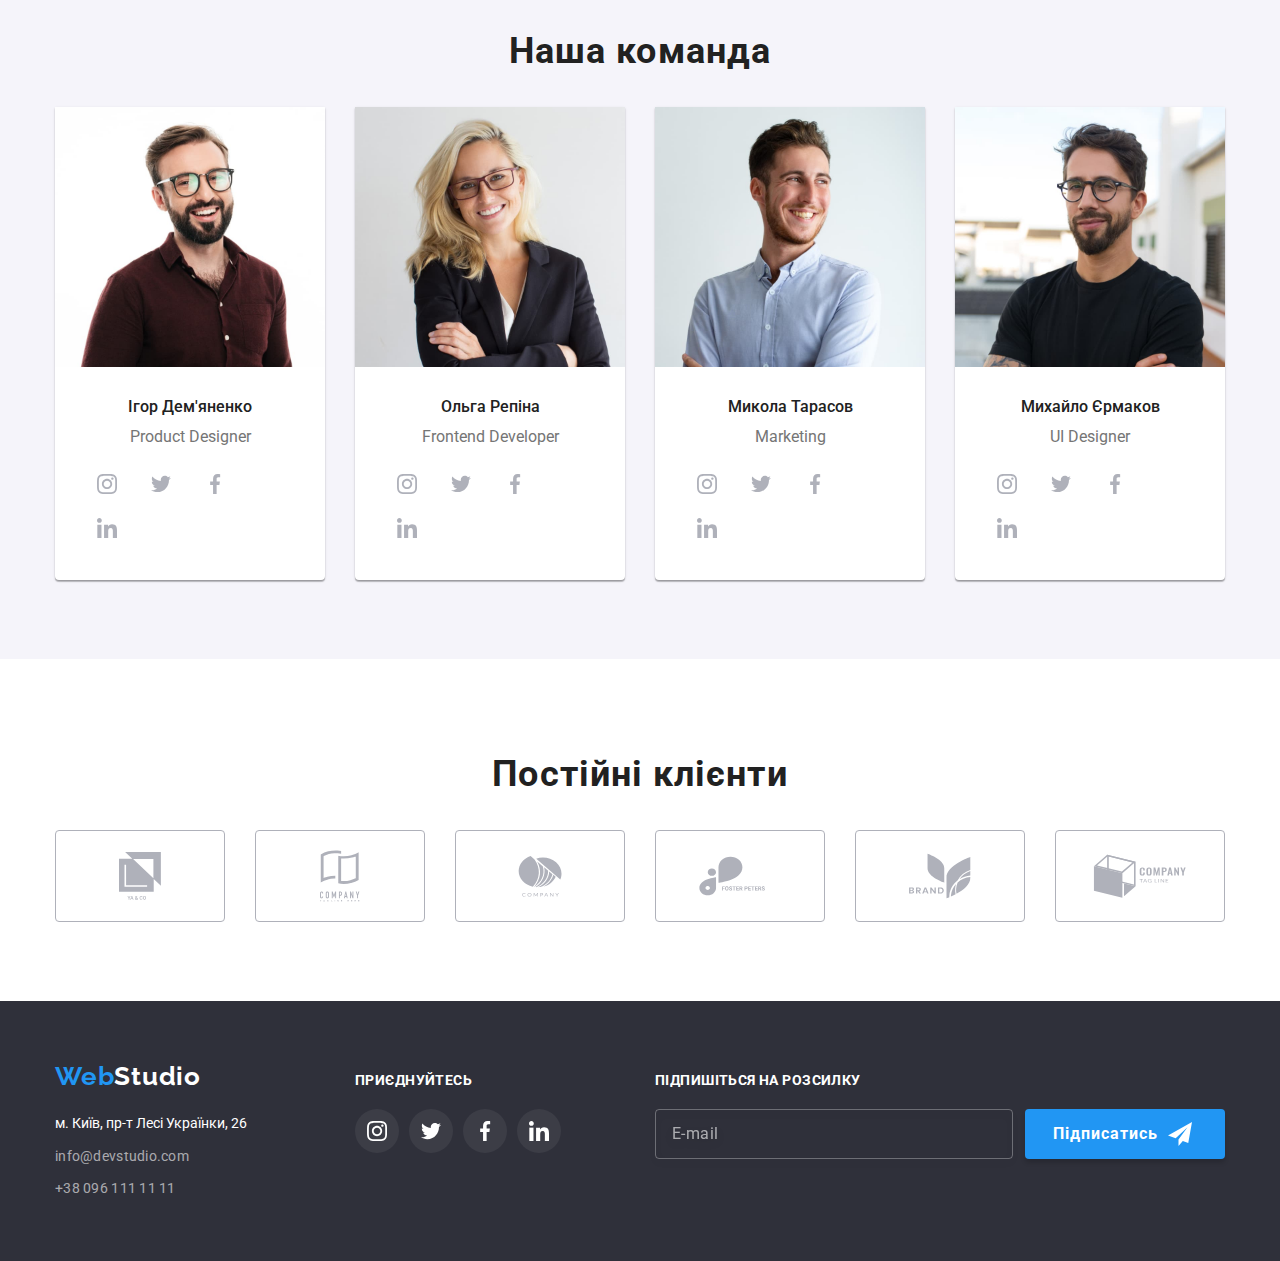
==== commit ed237a8d: "Зберігає зміни" ====
--- a/index.html
+++ b/index.html
@@ -16,7 +16,7 @@
     />
     <link rel="stylesheet" href="./css/main.min.css" />
   </head>
-  <body>
+  <body data-menu-page>
     <header class="page-header">
       <div class="container page-header__main-nav">
         <a href="./index.html" class="logo"
@@ -43,7 +43,7 @@
           <li class="contacts-list__item">
             <a
               href="mailto:info@devstudio.com"
-              class="link contacts-list__link"
+              class="link contacts-list__link contacts-list__link-mail"
             >
               <span>
                 <svg
@@ -58,7 +58,10 @@
             </a>
           </li>
           <li class="contacts-list__item">
-            <a href="tel:+380961111111" class="link contacts-list__link">
+            <a
+              href="tel:+380961111111"
+              class="link contacts-list__link contacts-list__link-tel"
+            >
               <span>
                 <svg
                   class="contacts-list__icons contacts-list__icons--phone"
@@ -98,7 +101,7 @@
         <li class="mobile-menu__item">
           <a
             href="index.html"
-            class="mobile-menu__link mobile-menu__link--current link"
+            class="mobile-menu__link mobile-menu__link-current link"
             >Студія</a
           >
         </li>
@@ -109,35 +112,37 @@
           <a href="Контакти" class="mobile-menu__link link">Контакти</a>
         </li>
       </ul>
-      <ul class="mobile-menu__contacts-list list">
-        <li class="mobile-menu__phone">
-          <a href="tel:+380961111111" class="link mobile-menu__phone-link">
-            +38 096 111 11 11
-          </a>
-        </li>
-        <li class="mobile-menu__mail">
-          <a
-            href="mailto:info@devstudio.com"
-            class="link mobile-menu__mail-link"
-          >
-            info@devstudio.com
-          </a>
-        </li>
-      </ul>
-      <ul class="social-networks mobile-menu__social-networks list">
-        <li class="social-networks__menu-item">
-          <a href="" class="social-networks__link-menu link">Instagram </a>
-        </li>
-        <li class="social-networks__menu-item">
-          <a href="" class="social-networks__link-menu link">Twitter </a>
-        </li>
-        <li class="social-networks__menu-item">
-          <a href="" class="social-networks__link-menu link">Facebook </a>
-        </li>
-        <li class="social-networks__menu-item">
-          <a href="" class="social-networks__link-menu link">Linkedin </a>
-        </li>
-      </ul>
+      <div>
+        <ul class="mobile-menu__contacts-list list">
+          <li class="mobile-menu__phone">
+            <a href="tel:+380961111111" class="link mobile-menu__phone-link">
+              +38 096 111 11 11
+            </a>
+          </li>
+          <li class="mobile-menu__mail">
+            <a
+              href="mailto:info@devstudio.com"
+              class="link mobile-menu__mail-link"
+            >
+              info@devstudio.com
+            </a>
+          </li>
+        </ul>
+        <ul class="social-networks mobile-menu__social-networks list">
+          <li class="social-networks__menu-item">
+            <a href="" class="social-networks__link-menu link">Instagram </a>
+          </li>
+          <li class="social-networks__menu-item">
+            <a href="" class="social-networks__link-menu link">Twitter </a>
+          </li>
+          <li class="social-networks__menu-item">
+            <a href="" class="social-networks__link-menu link">Facebook </a>
+          </li>
+          <li class="social-networks__menu-item">
+            <a href="" class="social-networks__link-menu link">Linkedin </a>
+          </li>
+        </ul>
+      </div>
       <!-- </div> -->
     </div>
     <main>
--- a/css/main.min.css
+++ b/css/main.min.css
@@ -1,2 +1,2 @@
-:root{--primary-text-color: #757575;--title-text-color: #212121;--border-color: #33212121;--icons-color: #afb1ba;--accent-color: #2196f3;--primary-background-color: #ffffff;--secondary-background-color: #f5f4fa;--logo-header-color: #000000}body{background-color:var(--primary-background-color);color:var(--primary-text-color);font-family:Roboto, sans-serif}img{display:block;max-width:100%;height:auto}h1,h2,h3,p,b{margin-top:0;margin-bottom:0}textarea{resize:none}.visually-hidden{position:absolute !important;clip:rect(1px 1px 1px 1px);clip:rect(1px, 1px, 1px, 1px);padding:0 !important;border:0 !important;height:1px !important;width:1px !important;overflow:hidden}.link{font-weight:500;font-size:14px;line-height:1.14;letter-spacing:0.02em;text-decoration:none;transition:color 250ms cubic-bezier(0.4, 0, 0.2, 1)}.list{padding:0;margin:0;list-style:none}.container{width:100%;padding-left:15px;padding-right:15px;margin-left:auto;margin-right:auto}@media screen and (min-width: 480px){.container{margin-left:auto;margin-right:auto;max-width:480px}}@media screen and (min-width: 768px){.container{max-width:768px}}@media screen and (min-width: 1200px){.container{max-width:1200px}}.logo{padding-top:16px;padding-bottom:16px;color:var(--accent-color);font-family:Raleway, sans-serif;text-decoration:none;font-weight:700;font-size:24px;line-height:1.17;letter-spacing:0.03em}@media screen and (min-width: 768px){.logo{padding-top:26px;padding-bottom:26px}}@media screen and (min-width: 1200px){.logo{padding-top:24px;padding-bottom:24px;font-size:26px;line-height:1.19}}.logo--secondary{padding-top:0;padding-bottom:0}.logo__studio{color:var(--logo-header-color)}.logo__studio-footer{color:var(--primary-background-color)}.page-header{border-bottom:1px solid #ececec}.page-header__main-nav{display:flex;align-items:center}.site-nav{display:none}@media screen and (min-width: 768px){.site-nav{display:flex;align-items:center}}.site-nav__list{display:flex;margin-left:88px}@media screen and (min-width: 1200px){.site-nav__list{margin-left:93px}}.site-nav__item{margin-left:50px}.site-nav__item:first-child{margin-left:0}.site-nav__link{display:block;padding-top:32px;padding-bottom:32px;color:var(--title-text-color)}.site-nav__link:hover,.site-nav__link:focus{color:var(--accent-color)}.site-nav__link-current{color:var(--accent-color);content:'';display:block;position:relative}.site-nav__link-current::after{position:absolute;display:flex;content:'';bottom:-1px;left:0;height:4px;width:100%;border:2px solid var(--accent-color);border-radius:2px;background-color:var(--accent-color)}.mobile-menu{position:fixed;top:0;left:100%;width:100%;max-height:100vh;padding:48px 40px;opacity:0;background-color:var(--primary-background-color);z-index:99}.mobile-menu.is-open{left:0;opacity:1}@media screen and (min-width: 768px){.mobile-menu{display:none}}.mobile-menu__list{margin-bottom:302px}.mobile-menu__item:not(:last-child){margin-bottom:32px}.mobile-menu__link{font-weight:500;font-size:40px;line-height:1.2;letter-spacing:0.02em;color:var(--title-text-color)}.mobile-menu__link:hover,.mobile-menu__link:focus{color:var(--accent-color)}.mobile-menu__contacts-list{margin-bottom:64px}.mobile-menu__contacts-list:not(:last-child){margin-bottom:32px}.mobile-menu__phone-link{font-weight:500;font-size:34px;line-height:1.8;letter-spacing:0.02em;color:var(--accent-color)}.mobile-menu__mail-link{font-weight:500;font-size:24px;line-height:1.2;letter-spacing:0.02em;color:var(--primary-text-color)}.menu-btn{position:fixed;display:inline-flex;margin:0;right:15px;padding:0;width:40px;height:40px;background-color:transparent;border:none;cursor:pointer;z-index:100;transition:color 250ms cubic-bezier(0.4, 0, 0.2, 1),opacity 250ms cubic-bezier(0.4, 0, 0.2, 1)}@media screen and (min-width: 768px){.menu-btn{display:none}}.menu-btn:hover,.menu-btn:focus{color:var(--accent-color)}.menu-btn__icon-menu{fill:currentColor}.is-open .menu-btn__icon-menu{display:none}.menu-btn__icon-close{display:none;fill:currentColor}.is-open .menu-btn__icon-close{display:block}.contacts-list{display:none}@media screen and (min-width: 768px){.contacts-list{display:flex;margin-left:auto;flex-direction:column;align-items:flex-start}}@media screen and (min-width: 1200px){.contacts-list{flex-direction:row;align-items:end;padding-top:14px}}.contacts-list__item{margin-bottom:10px}@media screen and (min-width: 1200px){.contacts-list__item{margin-left:30px}.contacts-list__item:first-child{margin-left:0}}.contacts-list__item:first-child{margin-left:0}.contacts-list__link{display:flex;color:var(--primary-text-color);font-size:12px;line-height:1.17}.contacts-list__link:hover,.contacts-list__link:focus{color:var(--accent-color)}@media screen and (min-width: 1200px){.contacts-list__link{font-size:14px;line-height:1.2}}.contacts-list__icons{display:inline-block;margin-right:8px;fill:currentColor}@media screen and (min-width: 1200px){.contacts-list__icons{margin-right:10px}}.contacts-list__icons--mail{width:14px;height:10px}@media screen and (min-width: 1200px){.contacts-list__icons--mail{width:16px;height:12px}}.contacts-list__icons--phone{width:10px;height:14px}@media screen and (min-width: 1200px){.contacts-list__icons--phone{width:10px;height:16px}}.hero{margin-left:auto;margin-right:auto;padding-top:118px;padding-bottom:118px;background-color:#c4c4c4;background-position:center;background-repeat:no-repeat;background-size:cover;text-align:center}@media screen and (max-width: 479px){.hero{background-image:linear-gradient(rgba(47,48,58,0.4), rgba(47,48,58,0.4)),url(../images/hero-mobile.jpg)}}@media (min-resolution: 2dppx){.hero{background-image:linear-gradient(rgba(47,48,58,0.4), rgba(47,48,58,0.4)),url(../images/hero-mobile@2x.jpg)}}@media screen and (min-width: 480px){.hero{background-image:linear-gradient(rgba(47,48,58,0.4), rgba(47,48,58,0.4)),url(../images/hero-tablet.jpg)}}@media screen and (min-width: 480px) and (min-resolution: 2dppx){.hero{background-image:linear-gradient(rgba(47,48,58,0.4), rgba(47,48,58,0.4)),url(../images/hero-tablet@2x.jpg)}}@media screen and (min-width: 768px){.hero{background-image:linear-gradient(rgba(47,48,58,0.4), rgba(47,48,58,0.4)),url(../images/hero.jpg)}}@media screen and (min-width: 768px) and (min-resolution: 2dppx){.hero{background-image:linear-gradient(rgba(47,48,58,0.4), rgba(47,48,58,0.4)),url(../images/hero@2x.jpg)}}@media screen and (min-width: 1200px){.hero{padding-top:200px;padding-bottom:200px}}.hero__text{width:360px;margin-left:auto;margin-right:auto;margin-top:0;margin-bottom:30px;font-weight:900;font-size:26px;line-height:1.62;letter-spacing:0.06em;text-transform:uppercase;color:var(--primary-background-color)}@media screen and (max-width: 379px){.hero__text{width:100%}}@media screen and (min-width: 1200px){.hero__text{width:696px;font-size:44px;line-height:1.36}}.button{padding:10px 32px;color:var(--primary-background-color);background-color:var(--accent-color);border:transparent;border-radius:4px;font-weight:700;font-size:16px;line-height:1.87;align-items:center;text-align:center;letter-spacing:0.06em;cursor:pointer}.button--footer-btn{display:flex;align-self:center;padding:10px 28px;width:200px;box-shadow:0px 4px 4px rgba(0,0,0,0.15)}.button--modal{display:block;margin-left:auto;margin-right:auto;box-shadow:0px 4px 4px rgba(0,0,0,0.15)}.social-networks{display:flex}.social-networks__link{margin-right:10px}.social-networks__link-menu{font-weight:500;font-size:18px;line-height:1.2;letter-spacing:0.02em;color:var(--accent-color)}.social-networks__menu-item:not(:last-child){padding-right:10px;border-right:1px solid var(--border-color)}.social-networks__menu-item:not(:first-child){margin-left:10px}.social-networks__link-background{display:flex;color:var(--primary-background-color);background-color:#ffffff10;border-radius:50%;width:44px;height:44px;justify-content:center;align-items:center;transition:background-color 250ms cubic-bezier(0.4, 0, 0.2, 1)}.social-networks__link-background:hover,.social-networks__link-background:focus{background-color:var(--accent-color)}.social-networks__link-icon{width:20px;height:20px;fill:currentColor}.social-networks__link-background--inverse{color:var(--icons-color);background-color:var(--primary-background-color);transition:color 250ms cubic-bezier(0.4, 0, 0.2, 1),background-color 250ms cubic-bezier(0.4, 0, 0.2, 1)}.social-networks__link-background--inverse:hover,.social-networks__link-background--inverse:focus{background-color:var(--accent-color);color:var(--primary-background-color)}.section{padding-top:60px;padding-bottom:60px}@media screen and (min-width: 1200px){.section{padding-top:94px;padding-bottom:94px}}.section__title{margin-top:0;margin-bottom:30px;font-size:28px;line-height:1.17;text-align:center;letter-spacing:0.03em;color:var(--title-text-color)}@media screen and (min-width: 1200px){.section__title{margin-bottom:50px;font-size:36px}}@media screen and (min-width: 768px){.features__list{display:flex;flex-wrap:wrap;margin:-15px}}@media screen and (min-width: 768px){.features__item{width:calc((100% - 2 * 30px) / 2);margin-bottom:30px;margin:15px}}@media screen and (min-width: 1200px){.features__item{width:calc((100% - 4 * 30px) / 4);margin-bottom:0}}@media screen and (max-width: 767px){.features__item:not(:last-child){margin-bottom:30px}}.features__item::before{display:block;margin-bottom:30px;content:'';height:120px;background-color:var(--secondary-background-color);background-size:70px 70px;background-repeat:no-repeat;background-position:center}.features__icon-antenna::before{background-image:url(../images/svg/antenna.svg)}.features__icon-clock::before{background-image:url(../images/svg/clock.svg)}.features__icon-diagram::before{background-image:url(../images/svg/diagram.svg)}.features__icon-astronaut::before{background-image:url(../images/svg/astronaut.svg)}.features__title{margin-top:0;margin-bottom:10px;font-weight:700;font-size:14px;line-height:1.14;text-transform:uppercase;color:var(--title-text-color)}@media screen and (max-width: 768px){.features__title{text-align:center}}.features__text{margin-top:0;font-size:14px;line-height:1.71}.work{padding-top:0}@media screen and (max-width: 1199px){.work{display:none}}.work__list{display:flex;margin:-15px}.work__item{margin-right:30px;width:calc((100% - 3 * 30px) / 3);margin:15px;position:relative}.work__description{position:absolute;display:flex;justify-content:center;align-items:center;bottom:0;width:100%;min-height:70px;font-weight:700;font-size:14px;line-height:16px;letter-spacing:0.03em;text-transform:uppercase;color:var(--primary-background-color);background-color:rgba(47,48,58,0.8)}.section-team{background:var(--secondary-background-color);text-align:center}@media screen and (min-width: 768px){.section-team__list{display:flex;flex-wrap:wrap;margin:-15px}}.section-team__item{background-color:var(--primary-background-color);box-shadow:0px 1px 3px rgba(0,0,0,0.12),0px 1px 1px rgba(0,0,0,0.14),0px 2px 1px rgba(0,0,0,0.2);border-radius:0px 0px 4px 4px}@media screen and (min-width: 768px){.section-team__item{width:calc((100% - 2 * 30px) / 2);margin:15px}}@media screen and (min-width: 1200px){.section-team__item{width:calc((100% - 4 * 30px) / 4);margin-bottom:0}}@media screen and (max-width: 767px){.section-team__item:not(:last-child){margin-bottom:30px}}.section-team__content{padding-top:30px;padding-bottom:24px;display:flex;flex-direction:column;align-items:center}.section-team__title{margin-top:0;margin-bottom:10px;font-weight:500;font-size:16px;line-height:1.19;color:var(--title-text-color)}.section-team__profession{margin-top:0;margin-bottom:16px;font-size:16px;line-height:1.19;text-decoration:none;color:var(--primary-text-color)}.section-team__photo{display:block;margin-top:0;margin-bottom:0}.clients-list{display:flex;flex-wrap:wrap;margin:-15px}@media screen and (min-width: 1200px){.clients-list{flex-wrap:nowrap}}.clients-list__client{margin:15px;width:calc((100% - 2 * 30px) / 2)}.clients-list__link{display:flex;justify-content:center;align-items:center;background-color:var(--primary-background-color);fill:var(--icons-color);height:92px;border:1px solid var(--icons-color);border-radius:4px;transition:fill 250ms cubic-bezier(0.4, 0, 0.2, 1),border-color 250ms cubic-bezier(0.4, 0, 0.2, 1)}.clients-list__link:hover,.clients-list__link:focus{fill:var(--accent-color);border-color:var(--accent-color)}.clients-list__icon{max-width:106px;max-height:60px;align-self:center}.footer{background:#2f303a;padding-top:60px;padding-bottom:60px}.footer__btn-icon{width:24px;height:24px;fill:var(--primary-background-color);margin-left:10px}@media screen and (min-width: 768px){.footer__container{display:flex;flex-wrap:wrap;justify-content:space-around}}@media screen and (min-width: 768px) and (min-width: 1200px){.footer__container{align-items:baseline;flex-wrap:nowrap}}.footer__blocks{text-align:center;margin-bottom:60px}@media screen and (min-width: 1200px){.footer__blocks{margin-bottom:0;margin-right:30px;width:270px;text-align:start}}@media screen and (min-width: 1200px){.footer__blocks:last-child{margin:0}}@media screen and (max-width: 1199px){.footer__blocks--secondary{display:flex;flex-direction:column;align-items:center}}.footer__text{font-style:normal;margin-top:20px}.footer__adress{margin-bottom:9px;font-size:14px;line-height:1.71;color:var(--primary-background-color)}.footer__mail{margin-bottom:9px}.footer__link{color:rgba(255,255,255,0.6);font-size:14px;line-height:1.71}.footer__link:hover,.footer__link:focus{color:var(--accent-color)}.footer__title{font-weight:700;font-size:14px;line-height:1.14;letter-spacing:0.03em;text-transform:uppercase;margin-bottom:20px;color:var(--primary-background-color)}@media screen and (max-width: 1199px){.footer__title{text-align:center}}.footer-form{display:flex}@media screen and (max-width: 1199px){.footer-form{flex-direction:column}}@media screen and (min-width: 1200px){.footer-form__subscribe{display:flex;flex-direction:column;width:570px;align-items:baseline}}.footer-form__field{margin-bottom:20px}@media screen and (min-width: 1200px){.footer-form__field{margin-right:12px;margin-bottom:0}}.footer-form__field--footer-form__input{width:100%;height:50px;background-color:transparent;color:var(--primary-background-color);border:1px solid rgba(255,255,255,0.3);box-sizing:border-box;filter:drop-shadow(0px 4px 4px rgba(0,0,0,0.15));border-radius:4px;padding-top:15px;padding-bottom:15px;padding-left:16px}.footer-form__field--footer-form__input::placeholder{font-size:16px;line-height:1.25;letter-spacing:0.03em;color:rgba(255,255,255,0.6)}@media screen and (min-width: 768px){.footer-form__field--footer-form__input{width:450px}}@media screen and (min-width: 1200px){.footer-form__field--footer-form__input{width:358px}}.filters-list{display:flex;flex-wrap:wrap;margin-bottom:40px}@media screen and (min-width: 768px){.filters-list{justify-content:center;margin-bottom:14px}}@media screen and (min-width: 1200px){.filters-list{margin-bottom:50px}}.filters-list__item{margin-right:8px}.filters-list__item:nth-child(5n){margin-right:0}@media screen and (max-width: 767px){.filters-list__item{margin-bottom:15px}}.filters-list__filter{min-width:none;display:inline-block;padding:6px 22px;font-weight:500;font-size:16px;line-height:1.62;text-align:center;color:var(--title-text-color);background-color:var(--secondary-background-color);border:transparent;border-radius:4px;cursor:pointer;transition:background-color 250ms cubic-bezier(0.4, 0, 0.2, 1),color 250ms cubic-bezier(0.4, 0, 0.2, 1),box-shadow 250ms cubic-bezier(0.4, 0, 0.2, 1)}.filters-list__filter:hover,.filters-list__filter:focus{color:var(--primary-background-color);background-color:var(--accent-color);box-shadow:0px 3px 1px rgba(0,0,0,0.1),0px 1px 2px rgba(0,0,0,0.08),0px 2px 2px rgba(0,0,0,0.12)}.filters-list__filter-current{color:var(--primary-background-color);background-color:var(--accent-color);box-shadow:0px 3px 1px rgba(0,0,0,0.1),0px 1px 2px rgba(0,0,0,0.08),0px 2px 2px rgba(0,0,0,0.12)}.projects-list{display:flex;flex-wrap:wrap}@media screen and (min-width: 1200px){.projects-list__item:nth-last-child(-n+3){margin-bottom:0}}@media screen and (max-width: 1199px){.projects-list__item:last-child{margin-bottom:0}}.projects-list__item{width:100%}@media screen and (min-width: 768px){.projects-list__item{width:calc((100% - 2 * 30px) / 2);margin:15px}}@media screen and (min-width: 1200px){.projects-list__item{width:calc((100% - 3 * 30px) / 3);margin:15px}}@media screen and (max-width: 767px){.projects-list__item:not(:last-child){margin-bottom:30px}}.projects-list__item-content{display:flex;border:1px solid #eeeeee;border-top:transparent;padding-top:20px;padding-bottom:20px;padding-left:24px;flex-direction:column}.projects-list__project-name{font-weight:700;font-size:18px;line-height:2;letter-spacing:0.06em;color:var(--title-text-color);margin-bottom:4px}.projects-list__description{font-size:16px;line-height:1.87;color:var(--primary-text-color)}@media screen and (min-width: 768px){.projects-list{flex-wrap:wrap;margin:-15px}}.project-card{text-decoration:none;display:block;transition:box-shadow 250ms cubic-bezier(0.4, 0, 0.2, 1)}.project-card:hover,.project-card:focus{box-shadow:0px 1px 1px rgba(0,0,0,0.12),0px 4px 4px rgba(0,0,0,0.06),1px 4px 6px rgba(0,0,0,0.16);opacity:0.9}.project-card__illustration{position:relative;overflow:hidden}.project-card__illustration:hover::before,.project-card__illustration:focus::before{opacity:0.9}.project-card__overlay{position:absolute;top:0;left:0;right:0;bottom:0;background-color:var(--accent-color);transform:translateY(100%);display:flex;opacity:0;justify-content:center;align-items:center;transition:opacity 250ms cubic-bezier(0.4, 0, 0.2, 1),transform 250ms cubic-bezier(0.4, 0, 0.2, 1)}.project-card:hover .overlay,.project-card:focus .overlay{opacity:0.9;transform:translateY(0)}.project-card__overlay-content{font-weight:400;font-size:18px;line-height:1.56;letter-spacing:0.03em;width:322px;height:168px;color:#ffffff}.backdrop{position:fixed;top:0;left:0;width:100%;height:100%;background-color:rgba(0,0,0,0.2);opacity:1;transition:opacity 250ms cubic-bezier(0.4, 0, 0.2, 1),visibility 250ms cubic-bezier(0.4, 0, 0.2, 1)}.backdrop.is-hidden{opacity:0;pointer-events:none;visibility:hidden}.backdrop.is-hidden .modal{transform:scale(0.9) translate(-50%, -50%)}.modal{position:relative;max-height:100vh;overflow-y:auto;width:450px;height:609px;padding:40px;background-color:var(--primary-background-color);display:flex;justify-content:flex-end;align-items:flex-start;position:absolute;top:50%;left:50%;transform:translate(-50%, -50%) scale(1);transition:transform 250ms cubic-bezier(0.4, 0, 0.2, 1)}@media screen and (min-width: 1200px){.modal{width:528px;height:581px}}.close{position:absolute;display:flex;justify-content:center;align-items:center;border-radius:50%;border:1px solid rgba(0,0,0,0.1);top:8px;right:8px;width:30px;height:30px;color:var(--logo-header-color);background-color:var(--primary-background-color);transition:color 250ms cubic-bezier(0.4, 0, 0.2, 1)}.close:hover,.close:focus{color:var(--accent-color);cursor:pointer}.close__cross{display:flex;width:18px;height:18px;fill:currentColor}.modal-form{margin-left:auto;margin-right:auto}.modal-form__title{display:flex;margin-bottom:12px;justify-content:center;font-weight:700;font-size:20px;line-height:1.15;letter-spacing:0.03em;text-align:center;color:var(--title-text-color)}@media screen and (min-width: 1200px){.modal-form__title{line-height:1.5}}.modal-form__field{position:relative;margin-bottom:10px;display:flex;flex-direction:column-reverse;transition:color 250ms cubic-bezier(0.4, 0, 0.2, 1)}.modal-form__field--check{display:flex;flex-direction:row;align-items:center;margin-bottom:30px}.modal-form__label{margin-bottom:4px;font-size:12px;line-height:1.2;letter-spacing:0.01em;cursor:pointer;transition:color 250ms cubic-bezier(0.4, 0, 0.2, 1)}.modal-form__label-check{display:flex;align-items:center;font-size:12px;line-height:1.17;letter-spacing:0.03em}.modal-form__label-check::before{content:'';display:inline-block;width:16px;height:16px;margin-right:7px;border:1px solid var(--logo-header-color);border-radius:2px;box-shadow:0px 4px 4px rgba(0,0,0,0.25)}@media screen and (min-width: 1200px){.modal-form__label-check{margin-left:14px;font-size:14px;line-height:1.71}}.modal-form__check-link{color:var(--accent-color);text-decoration:underline;margin-left:4px}.modal-form__checkbox:checked+.modal-form__label-check::before{background-image:url(../images/checked-modal.svg);background-repeat:no-repeat;background-position:center;background-size:contain;background-color:var(--accent-color);background-origin:border-box;border-color:transparent;border-radius:2 px}.modal-form__input{margin:0;padding:0;height:40px;padding-left:42px;transition:color 250ms cubic-bezier(0.4, 0, 0.2, 1),outline-color 250ms cubic-bezier(0.4, 0, 0.2, 1);border:1px solid var(--border-color);box-sizing:border-box;border-radius:4px}.modal-form__input:hover,.modal-form__input:focus{cursor:pointer}.modal-form__input:focus{outline-color:var(--accent-color)}.modal-form__input:focus+.modal-form__label{color:var(--accent-color)}.modal-form__textarea{height:120px;border:1px solid var(--border-color);box-sizing:border-box;border-radius:4px;transition:outline-color 250ms cubic-bezier(0.4, 0, 0.2, 1)}.modal-form__textarea:focus,.modal-form__textarea:hover{outline-color:var(--accent-color);outline-width:1px;cursor:pointer}.modal-form__textarea:focus+.modal-form__label{color:var(--accent-color)}.modal-form__textarea::placeholder{font-size:12px;line-height:1.2;letter-spacing:0.01em;color:rgba(117,117,117,0.5)}.modal-form__icon{position:absolute;top:50%;left:12px;display:inline-block;width:18px;height:18px;color:var(--title-text-color);transition:color 250ms cubic-bezier(0.4, 0, 0.2, 1)}.modal-form__input:focus ~ .modal-form__icon{color:var(--accent-color);fill:currentColor}
+:root{--primary-text-color: #757575;--title-text-color: #212121;--border-color: #33212121;--icons-color: #afb1ba;--accent-color: #2196f3;--primary-background-color: #ffffff;--secondary-background-color: #f5f4fa;--logo-header-color: #000000}body{background-color:var(--primary-background-color);color:var(--primary-text-color);font-family:Roboto, sans-serif}img{display:block;max-width:100%;height:auto}h1,h2,h3,p,b{margin-top:0;margin-bottom:0}textarea{resize:none}.visually-hidden{position:absolute !important;clip:rect(1px 1px 1px 1px);clip:rect(1px, 1px, 1px, 1px);padding:0 !important;border:0 !important;height:1px !important;width:1px !important;overflow:hidden}.link{font-weight:500;font-size:14px;line-height:1.14;letter-spacing:0.02em;text-decoration:none;transition:color 250ms cubic-bezier(0.4, 0, 0.2, 1)}.list{padding:0;margin:0;list-style:none}.container{width:100%;padding-left:15px;padding-right:15px;margin-left:auto;margin-right:auto}@media screen and (min-width: 480px){.container{margin-left:auto;margin-right:auto;max-width:480px}}@media screen and (min-width: 768px){.container{max-width:768px}}@media screen and (min-width: 1200px){.container{max-width:1200px}}.logo{padding-top:16px;padding-bottom:16px;color:var(--accent-color);font-family:Raleway, sans-serif;text-decoration:none;font-weight:700;font-size:24px;line-height:1.17;letter-spacing:0.03em}@media screen and (min-width: 768px){.logo{padding-top:26px;padding-bottom:26px}}@media screen and (min-width: 1200px){.logo{padding-top:24px;padding-bottom:24px;font-size:26px;line-height:1.19}}.logo--secondary{padding-top:0;padding-bottom:0}.logo__studio{color:var(--logo-header-color)}.logo__studio-footer{color:var(--primary-background-color)}.page-header{border-bottom:1px solid #ececec}.page-header__main-nav{position:relative;display:flex;align-items:center}.site-nav{display:none}@media screen and (min-width: 768px){.site-nav{display:flex;align-items:center}}.site-nav__list{display:flex;margin-left:88px}@media screen and (min-width: 1200px){.site-nav__list{margin-left:93px}}.site-nav__item{margin-left:50px}.site-nav__item:first-child{margin-left:0}.site-nav__link{display:block;padding-top:32px;padding-bottom:32px;color:var(--title-text-color)}.site-nav__link:hover,.site-nav__link:focus{color:var(--accent-color)}.site-nav__link-current{color:var(--accent-color);content:'';display:block;position:relative}.site-nav__link-current::after{position:absolute;display:flex;content:'';bottom:-1px;left:0;height:4px;width:100%;border:2px solid var(--accent-color);border-radius:2px;background-color:var(--accent-color)}.mobile-menu{position:fixed;top:0;left:100%;width:100%;display:flex;flex-direction:column;justify-content:space-between;height:100vh;padding:48px 40px;opacity:0;background-color:var(--primary-background-color);z-index:99;overflow-y:scroll}.mobile-menu.is-open{left:0;opacity:1}@media screen and (min-width: 768px){.mobile-menu{display:none}}.mobile-menu__item:not(:last-child){margin-bottom:32px}.mobile-menu__link{font-weight:500;font-size:40px;line-height:1.2;letter-spacing:0.02em;color:var(--title-text-color)}.mobile-menu__link:hover,.mobile-menu__link:focus{color:var(--accent-color)}.mobile-menu__link-current{color:var(--accent-color)}.mobile-menu__contacts-list{margin-bottom:64px}.mobile-menu__contacts-list:not(:last-child){margin-bottom:32px}.mobile-menu__phone-link{font-weight:500;font-size:34px;line-height:1.8;letter-spacing:0.02em;color:var(--accent-color)}@media screen and (max-width: 479px){.mobile-menu__phone-link{font-size:20px;line-height:1.2}}.mobile-menu__mail-link{font-weight:500;font-size:24px;line-height:1.2;letter-spacing:0.02em;color:var(--primary-text-color)}@media screen and (max-width: 479px){.mobile-menu__mail-link{font-size:20px;line-height:1.2}}.menu-is-open{overflow:hidden}.menu-btn{position:absolute;display:inline-flex;margin:0;right:15px;padding:0;width:40px;height:40px;background-color:transparent;border:none;cursor:pointer;z-index:100;transition:color 250ms cubic-bezier(0.4, 0, 0.2, 1),opacity 250ms cubic-bezier(0.4, 0, 0.2, 1)}@media screen and (min-width: 768px){.menu-btn{display:none}}.menu-btn:hover,.menu-btn:focus{color:var(--accent-color)}.menu-btn__icon-menu{fill:currentColor}.is-open .menu-btn__icon-menu{display:none}.menu-btn__icon-close{display:none;fill:currentColor}.is-open .menu-btn__icon-close{display:block}.contacts-list{display:none}@media screen and (min-width: 768px){.contacts-list{display:flex;margin-left:auto;flex-direction:column;align-items:flex-start}}@media screen and (min-width: 1200px){.contacts-list{flex-direction:row;align-items:baseline}}@media screen and (min-width: 1200px){.contacts-list__item{margin-left:30px;margin-bottom:0}}@media screen and (max-width: 1199px){.contacts-list__item:not(:last-child){margin-bottom:10px}}.contacts-list__item:first-child{margin-left:0}.contacts-list__link{color:var(--primary-text-color);font-size:12px;line-height:1.17}.contacts-list__link:hover,.contacts-list__link:focus{color:var(--accent-color)}@media screen and (min-width: 1200px){.contacts-list__link{display:inline-block;padding-top:32px;padding-bottom:28px;font-size:14px;line-height:1.2}}@media screen and (max-width: 1199px){.contacts-list__link-mail{padding-top:21px}}@media screen and (max-width: 1199px){.contacts-list__link-tel{padding-bottom:21px}}.contacts-list__icons{display:inline-block;margin-right:8px;fill:currentColor}@media screen and (min-width: 1200px){.contacts-list__icons{margin-right:10px}}.contacts-list__icons--mail{width:14px;height:10px}@media screen and (min-width: 1200px){.contacts-list__icons--mail{width:16px;height:12px}}.contacts-list__icons--phone{width:10px;height:14px}@media screen and (min-width: 1200px){.contacts-list__icons--phone{width:10px;height:16px}}.hero{margin-left:auto;margin-right:auto;padding-top:118px;padding-bottom:118px;background-color:#c4c4c4;background-position:center;background-repeat:no-repeat;background-size:cover;text-align:center}@media screen and (max-width: 479px){.hero{background-image:linear-gradient(rgba(47,48,58,0.4), rgba(47,48,58,0.4)),url(../images/hero-mobile.jpg)}}@media screen and (max-width: 479px) and (min-resolution: 2dppx){.hero{background-image:linear-gradient(rgba(47,48,58,0.4), rgba(47,48,58,0.4)),url(../images/hero-mobile@2x.jpg)}}@media screen and (min-width: 480px){.hero{background-image:linear-gradient(rgba(47,48,58,0.4), rgba(47,48,58,0.4)),url(../images/hero-tablet.jpg)}}@media screen and (min-width: 480px) and (min-resolution: 2dppx){.hero{background-image:linear-gradient(rgba(47,48,58,0.4), rgba(47,48,58,0.4)),url(../images/hero-tablet@2x.jpg)}}@media screen and (min-width: 768px){.hero{background-image:linear-gradient(rgba(47,48,58,0.4), rgba(47,48,58,0.4)),url(../images/hero.jpg)}}@media screen and (min-width: 768px) and (min-resolution: 2dppx){.hero{background-image:linear-gradient(rgba(47,48,58,0.4), rgba(47,48,58,0.4)),url(../images/hero@2x.jpg)}}@media screen and (min-width: 1200px){.hero{padding-top:200px;padding-bottom:200px;max-width:1600px}}.hero__text{width:360px;margin-left:auto;margin-right:auto;margin-top:0;margin-bottom:30px;font-weight:900;font-size:26px;line-height:1.62;letter-spacing:0.06em;text-transform:uppercase;color:var(--primary-background-color)}@media screen and (max-width: 379px){.hero__text{width:100%}}@media screen and (min-width: 1200px){.hero__text{width:696px;font-size:44px;line-height:1.36}}.button{padding:10px 32px;color:var(--primary-background-color);background-color:var(--accent-color);border:transparent;border-radius:4px;font-weight:700;font-size:16px;line-height:1.87;align-items:center;text-align:center;letter-spacing:0.06em;cursor:pointer}.button--footer-btn{display:flex;align-self:center;padding:10px 28px;width:200px;box-shadow:0px 4px 4px rgba(0,0,0,0.15)}.button--modal{display:block;margin-left:auto;margin-right:auto;box-shadow:0px 4px 4px rgba(0,0,0,0.15)}.social-networks{display:flex;flex-wrap:wrap}.social-networks__link{margin-right:10px}.social-networks__link-menu{font-weight:500;font-size:18px;line-height:1.2;letter-spacing:0.02em;color:var(--accent-color)}.social-networks__menu-item:not(:last-child){padding-right:10px;border-right:1px solid var(--border-color)}.social-networks__menu-item:not(:first-child){margin-left:10px}.social-networks__link-background{display:flex;color:var(--primary-background-color);background-color:#ffffff10;border-radius:50%;width:44px;height:44px;justify-content:center;align-items:center;transition:background-color 250ms cubic-bezier(0.4, 0, 0.2, 1)}.social-networks__link-background:hover,.social-networks__link-background:focus{background-color:var(--accent-color)}.social-networks__link-icon{width:20px;height:20px;fill:currentColor}.social-networks__link-background--inverse{color:var(--icons-color);background-color:var(--primary-background-color);transition:color 250ms cubic-bezier(0.4, 0, 0.2, 1),background-color 250ms cubic-bezier(0.4, 0, 0.2, 1)}.social-networks__link-background--inverse:hover,.social-networks__link-background--inverse:focus{background-color:var(--accent-color);color:var(--primary-background-color)}.section{padding-top:60px;padding-bottom:60px}@media screen and (min-width: 1200px){.section{padding-top:94px;padding-bottom:94px}}.section__title{margin-top:0;margin-bottom:30px;font-size:28px;line-height:1.17;text-align:center;letter-spacing:0.03em;color:var(--title-text-color)}@media screen and (min-width: 1200px){.section__title{margin-bottom:50px;font-size:36px}}@media screen and (min-width: 768px){.features__list{display:flex;flex-wrap:wrap;margin:-15px}}@media screen and (min-width: 768px){.features__item{width:calc((100% - 2 * 30px) / 2);margin:15px}.features__item:nth-child(-n+2){margin-top:0}}@media screen and (min-width: 768px){.features__item:nth-child(n+3){margin-bottom:0}}@media screen and (min-width: 1200px){.features__item{width:calc((100% - 4 * 30px) / 4);margin-bottom:0;margin-top:0}}@media screen and (max-width: 767px){.features__item:not(:last-child){margin-bottom:30px}}.features__item::before{display:block;margin-bottom:30px;content:'';height:120px;background-color:var(--secondary-background-color);background-size:70px 70px;background-repeat:no-repeat;background-position:center}.features__icon-antenna::before{background-image:url(../images/svg/antenna.svg)}.features__icon-clock::before{background-image:url(../images/svg/clock.svg)}.features__icon-diagram::before{background-image:url(../images/svg/diagram.svg)}.features__icon-astronaut::before{background-image:url(../images/svg/astronaut.svg)}.features__title{margin-top:0;margin-bottom:10px;font-weight:700;font-size:14px;line-height:1.14;text-transform:uppercase;color:var(--title-text-color)}@media screen and (max-width: 768px){.features__title{text-align:center}}.features__text{margin-top:0;font-size:14px;line-height:1.71}.work{padding-top:0}@media screen and (max-width: 1199px){.work{display:none}}.work__list{display:flex;margin:-15px}.work__item{margin-right:30px;width:calc((100% - 3 * 30px) / 3);margin:15px;margin-top:0;margin-bottom:0;position:relative}.work__description{position:absolute;display:flex;justify-content:center;align-items:center;bottom:0;width:100%;min-height:70px;font-weight:700;font-size:14px;line-height:16px;letter-spacing:0.03em;text-transform:uppercase;color:var(--primary-background-color);background-color:rgba(47,48,58,0.8)}.section-team{background:var(--secondary-background-color);text-align:center}@media screen and (min-width: 768px){.section-team__list{display:flex;flex-wrap:wrap;margin:-15px}}.section-team__item{background-color:var(--primary-background-color);box-shadow:0px 1px 3px rgba(0,0,0,0.12),0px 1px 1px rgba(0,0,0,0.14),0px 2px 1px rgba(0,0,0,0.2);border-radius:0px 0px 4px 4px}@media screen and (min-width: 768px){.section-team__item{width:calc((100% - 2 * 30px) / 2);margin:15px}}@media screen and (min-width: 1200px){.section-team__item{width:calc((100% - 4 * 30px) / 4);margin-bottom:0;margin-top:0}}@media screen and (max-width: 767px){.section-team__item:not(:last-child){margin-bottom:30px}}.section-team__content{padding:30px;display:flex;flex-direction:column;align-items:center}.section-team__title{margin-top:0;margin-bottom:10px;font-weight:500;font-size:16px;line-height:1.19;color:var(--title-text-color)}.section-team__profession{margin-top:0;margin-bottom:16px;font-size:16px;line-height:1.19;text-decoration:none;color:var(--primary-text-color)}.section-team__photo{display:block;margin-top:0;margin-bottom:0}.clients-list{display:flex;flex-wrap:wrap;margin:-15px}@media screen and (min-width: 1200px){.clients-list{flex-wrap:nowrap}}.clients-list__client{margin:15px;width:calc((100% - 2 * 30px) / 2)}.clients-list__client:nth-child(-n+2){margin-top:0}.clients-list__client:nth-child(n+5){margin-bottom:0}@media screen and (min-width: 768px){.clients-list__client{width:calc((100% - 3 * 30px) / 3)}.clients-list__client:nth-child(-n+3){margin-top:0}.clients-list__client:nth-child(n+4){margin-bottom:0}}@media screen and (min-width: 1200px){.clients-list__client{margin-top:0;margin-bottom:0}}.clients-list__link{display:flex;justify-content:center;align-items:center;background-color:var(--primary-background-color);fill:var(--icons-color);height:92px;border:1px solid var(--icons-color);border-radius:4px;transition:fill 250ms cubic-bezier(0.4, 0, 0.2, 1),border-color 250ms cubic-bezier(0.4, 0, 0.2, 1)}.clients-list__link:hover,.clients-list__link:focus{fill:var(--accent-color);border-color:var(--accent-color)}.clients-list__icon{max-width:106px;max-height:60px;align-self:center}.footer{background:#2f303a;padding-top:60px;padding-bottom:60px;font-weight:400}.footer__btn-icon{width:24px;height:24px;fill:var(--primary-background-color);margin-left:10px}@media screen and (min-width: 768px){.footer__container{display:flex;flex-wrap:wrap;justify-content:space-around}}@media screen and (min-width: 768px) and (min-width: 1200px){.footer__container{align-items:baseline;flex-wrap:nowrap}}.footer__blocks{text-align:center;margin-bottom:60px}@media screen and (min-width: 1200px){.footer__blocks{margin-bottom:0;margin-right:30px;width:270px;text-align:start}}@media screen and (min-width: 1200px){.footer__blocks:last-child{margin:0}}@media screen and (max-width: 1199px){.footer__blocks--secondary{display:flex;flex-direction:column;align-items:center}}.footer__text{font-style:normal;margin-top:20px}.footer__adress{margin-bottom:9px;font-size:14px;line-height:1.71;color:var(--primary-background-color)}.footer__mail{margin-bottom:9px}.footer__link{color:rgba(255,255,255,0.6);font-weight:400;font-size:14px;line-height:1.71}.footer__link:hover,.footer__link:focus{color:var(--accent-color)}.footer__title{font-weight:700;font-size:14px;line-height:1.14;letter-spacing:0.03em;text-transform:uppercase;margin-bottom:20px;color:var(--primary-background-color)}@media screen and (max-width: 1199px){.footer__title{text-align:center}}.footer-form{display:flex}@media screen and (max-width: 1199px){.footer-form{flex-direction:column}}@media screen and (min-width: 1200px){.footer-form__subscribe{display:flex;flex-direction:column;width:570px;align-items:baseline}}.footer-form__field{margin-bottom:20px}@media screen and (min-width: 1200px){.footer-form__field{margin-right:12px;margin-bottom:0}}.footer-form__field--footer-form__input{width:100%;height:50px;background-color:transparent;color:var(--primary-background-color);border:1px solid rgba(255,255,255,0.3);box-sizing:border-box;filter:drop-shadow(0px 4px 4px rgba(0,0,0,0.15));border-radius:4px;padding-top:15px;padding-bottom:15px;padding-left:16px}.footer-form__field--footer-form__input::placeholder{font-size:16px;line-height:1.25;letter-spacing:0.03em;color:rgba(255,255,255,0.6)}@media screen and (min-width: 768px){.footer-form__field--footer-form__input{width:450px}}@media screen and (min-width: 1200px){.footer-form__field--footer-form__input{width:358px}}.filters-list{display:flex;flex-wrap:wrap;margin-bottom:40px}@media screen and (min-width: 768px){.filters-list{justify-content:center;padding-bottom:14px}}@media screen and (min-width: 1200px){.filters-list{margin-bottom:50px}}.filters-list__item{margin-right:8px}.filters-list__item:nth-child(5n){margin-right:0}@media screen and (max-width: 767px){.filters-list__item{margin-bottom:15px}}.filters-list__filter{min-width:none;display:inline-block;padding:6px 22px;font-weight:500;font-size:16px;line-height:1.62;text-align:center;color:var(--title-text-color);background-color:var(--secondary-background-color);border:transparent;border-radius:4px;cursor:pointer;transition:background-color 250ms cubic-bezier(0.4, 0, 0.2, 1),color 250ms cubic-bezier(0.4, 0, 0.2, 1),box-shadow 250ms cubic-bezier(0.4, 0, 0.2, 1)}.filters-list__filter:hover,.filters-list__filter:focus{color:var(--primary-background-color);background-color:var(--accent-color);box-shadow:0px 3px 1px rgba(0,0,0,0.1),0px 1px 2px rgba(0,0,0,0.08),0px 2px 2px rgba(0,0,0,0.12)}.filters-list__filter-current{color:var(--primary-background-color);background-color:var(--accent-color);box-shadow:0px 3px 1px rgba(0,0,0,0.1),0px 1px 2px rgba(0,0,0,0.08),0px 2px 2px rgba(0,0,0,0.12)}.projects-list{display:flex;flex-wrap:wrap}@media screen and (min-width: 1200px){.projects-list__item:nth-child(-n+3){margin-top:0}}@media screen and (max-width: 1199px){.projects-list__item:last-child{margin-bottom:0}}.projects-list__item{display:flex;width:100%;margin-bottom:30px}@media screen and (min-width: 768px){.projects-list__item{width:calc((100% - 2 * 30px) / 2);margin:15px}.projects-list__item:nth-child(-n+2){margin-top:0}}@media screen and (min-width: 1200px){.projects-list__item{width:calc((100% - 3 * 30px) / 3)}.projects-list__item:nth-child(n+7){margin-bottom:0}}@media screen and (min-width: 1200px) and (max-width: 767px){.projects-list__item:not(:last-child){margin-bottom:30px}}.projects-list__item-content{display:flex;flex-direction:column;flex-grow:1;border:1px solid #eeeeee;border-top:transparent;padding:20px}.projects-list__project-name{font-weight:700;font-size:18px;line-height:2;letter-spacing:0.06em;color:var(--title-text-color);margin-bottom:4px}.projects-list__description{font-size:16px;line-height:1.87;color:var(--primary-text-color)}@media screen and (min-width: 768px){.projects-list{flex-wrap:wrap;margin:-15px}}.project-card{text-decoration:none;display:flex;flex-direction:column;transition:box-shadow 250ms cubic-bezier(0.4, 0, 0.2, 1)}.project-card:hover,.project-card:focus{box-shadow:0px 1px 1px rgba(0,0,0,0.12),0px 4px 4px rgba(0,0,0,0.06),1px 4px 6px rgba(0,0,0,0.16);opacity:0.9}.project-card__illustration{position:relative;overflow:hidden}.project-card__illustration:hover::before,.project-card__illustration:focus::before{opacity:0.9}.project-card__overlay{position:absolute;top:0;left:0;right:0;bottom:0;background-color:var(--accent-color);transform:translateY(100%);display:flex;opacity:0;justify-content:center;align-items:center;transition:opacity 250ms cubic-bezier(0.4, 0, 0.2, 1),transform 250ms cubic-bezier(0.4, 0, 0.2, 1)}.project-card:hover .overlay,.project-card:focus .overlay{opacity:0.9;transform:translateY(0)}.project-card__overlay-content{font-weight:400;font-size:18px;line-height:1.56;letter-spacing:0.03em;width:322px;height:168px;color:#ffffff}@media screen and (max-width: 340px){.project-card__overlay-content{font-size:16px}}.backdrop{position:fixed;top:0;left:0;width:100%;height:100%;background-color:rgba(0,0,0,0.2);opacity:1;transition:opacity 250ms cubic-bezier(0.4, 0, 0.2, 1),visibility 250ms cubic-bezier(0.4, 0, 0.2, 1)}.backdrop.is-hidden{opacity:0;pointer-events:none;visibility:hidden}.backdrop.is-hidden .modal{transform:scale(0.9) translate(-50%, -50%)}.modal{position:relative;max-height:100vh;overflow-y:auto;width:450px;height:609px;padding:40px;background-color:var(--primary-background-color);display:flex;justify-content:flex-end;align-items:flex-start;position:absolute;top:50%;left:50%;transform:translate(-50%, -50%) scale(1);transition:transform 250ms cubic-bezier(0.4, 0, 0.2, 1)}@media screen and (min-width: 1200px){.modal{width:528px;height:581px}}@media screen and (max-width: 479px){.modal{max-width:100%}}.close{position:absolute;display:flex;justify-content:center;align-items:center;border-radius:50%;border:1px solid rgba(0,0,0,0.1);top:8px;right:8px;width:30px;height:30px;color:var(--logo-header-color);background-color:var(--primary-background-color);transition:color 250ms cubic-bezier(0.4, 0, 0.2, 1)}.close:hover,.close:focus{color:var(--accent-color);cursor:pointer}.close__cross{display:flex;width:18px;height:18px;fill:currentColor}.modal-form{margin-left:auto;margin-right:auto}.modal-form__title{display:flex;margin-bottom:12px;justify-content:center;font-weight:700;font-size:20px;line-height:1.15;letter-spacing:0.03em;text-align:center;color:var(--title-text-color)}@media screen and (min-width: 1200px){.modal-form__title{line-height:1.5}}.modal-form__field{position:relative;margin-bottom:10px;display:flex;flex-direction:column-reverse;transition:color 250ms cubic-bezier(0.4, 0, 0.2, 1)}.modal-form__field--check{display:flex;flex-direction:row;align-items:center;margin-bottom:30px}.modal-form__label{margin-bottom:4px;font-size:12px;line-height:1.2;letter-spacing:0.01em;cursor:pointer;transition:color 250ms cubic-bezier(0.4, 0, 0.2, 1)}.modal-form__label-check{display:flex;align-items:center;font-size:12px;line-height:1.17;letter-spacing:0.03em}.modal-form__label-check::before{content:'';display:inline-block;width:16px;height:16px;margin-right:7px;border:1px solid var(--logo-header-color);border-radius:2px;box-shadow:0px 4px 4px rgba(0,0,0,0.25)}@media screen and (min-width: 1200px){.modal-form__label-check{margin-left:14px;font-size:14px;line-height:1.71}}.modal-form__check-link{color:var(--accent-color);text-decoration:underline;margin-left:4px}.modal-form__checkbox:checked+.modal-form__label-check::before{background-image:url(../images/checked-modal.svg);background-repeat:no-repeat;background-position:center;background-size:contain;background-color:var(--accent-color);background-origin:border-box;border-color:transparent;border-radius:2 px}.modal-form__input{margin:0;padding:0;height:40px;padding-left:42px;transition:color 250ms cubic-bezier(0.4, 0, 0.2, 1),outline-color 250ms cubic-bezier(0.4, 0, 0.2, 1);border:1px solid var(--border-color);box-sizing:border-box;border-radius:4px}.modal-form__input:hover,.modal-form__input:focus{cursor:pointer}.modal-form__input:focus{outline-color:var(--accent-color)}.modal-form__input:focus+.modal-form__label{color:var(--accent-color)}.modal-form__textarea{height:120px;border:1px solid var(--border-color);box-sizing:border-box;border-radius:4px;transition:outline-color 250ms cubic-bezier(0.4, 0, 0.2, 1)}.modal-form__textarea:focus,.modal-form__textarea:hover{outline-color:var(--accent-color);outline-width:1px;cursor:pointer}.modal-form__textarea:focus+.modal-form__label{color:var(--accent-color)}.modal-form__textarea::placeholder{font-size:12px;line-height:1.2;letter-spacing:0.01em;color:rgba(117,117,117,0.5)}.modal-form__icon{position:absolute;top:50%;left:12px;display:inline-block;width:18px;height:18px;color:var(--title-text-color);transition:color 250ms cubic-bezier(0.4, 0, 0.2, 1)}.modal-form__input:focus ~ .modal-form__icon{color:var(--accent-color);fill:currentColor}
 /*# sourceMappingURL=main.min.css.map */